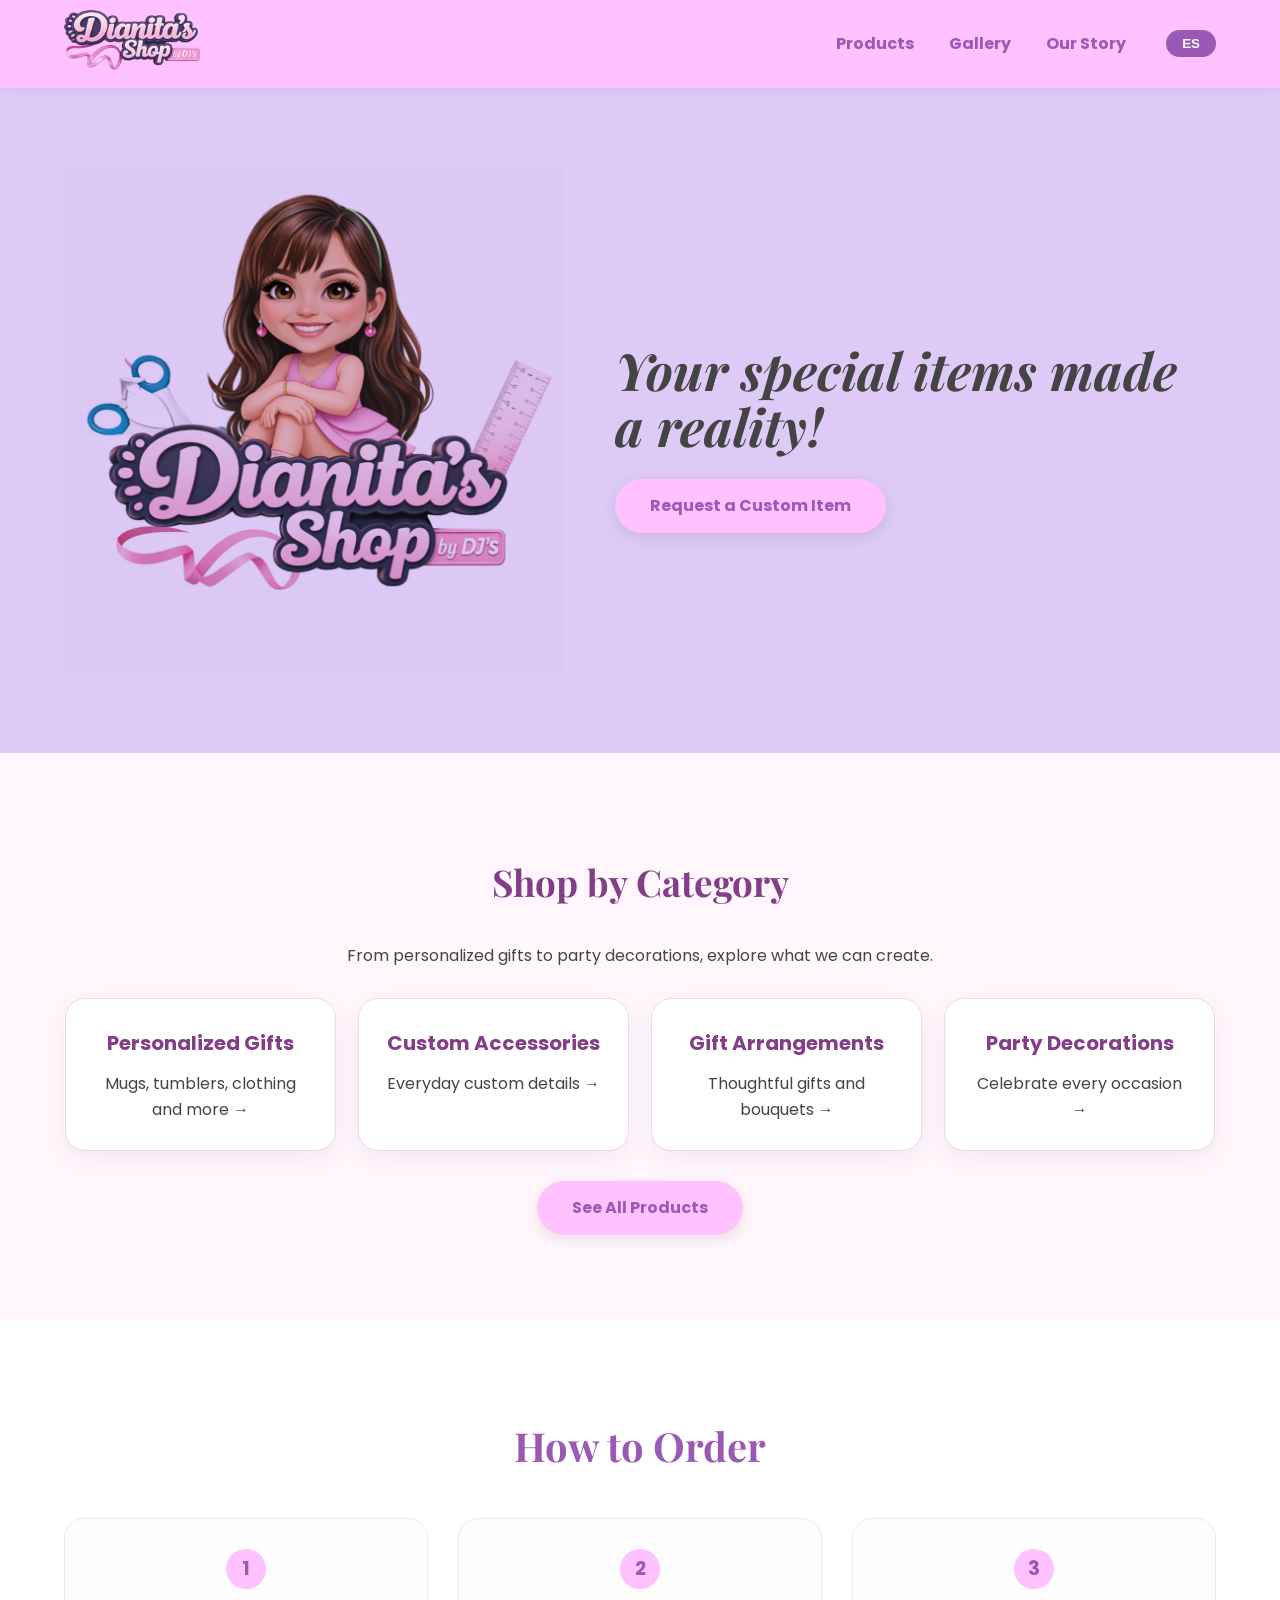
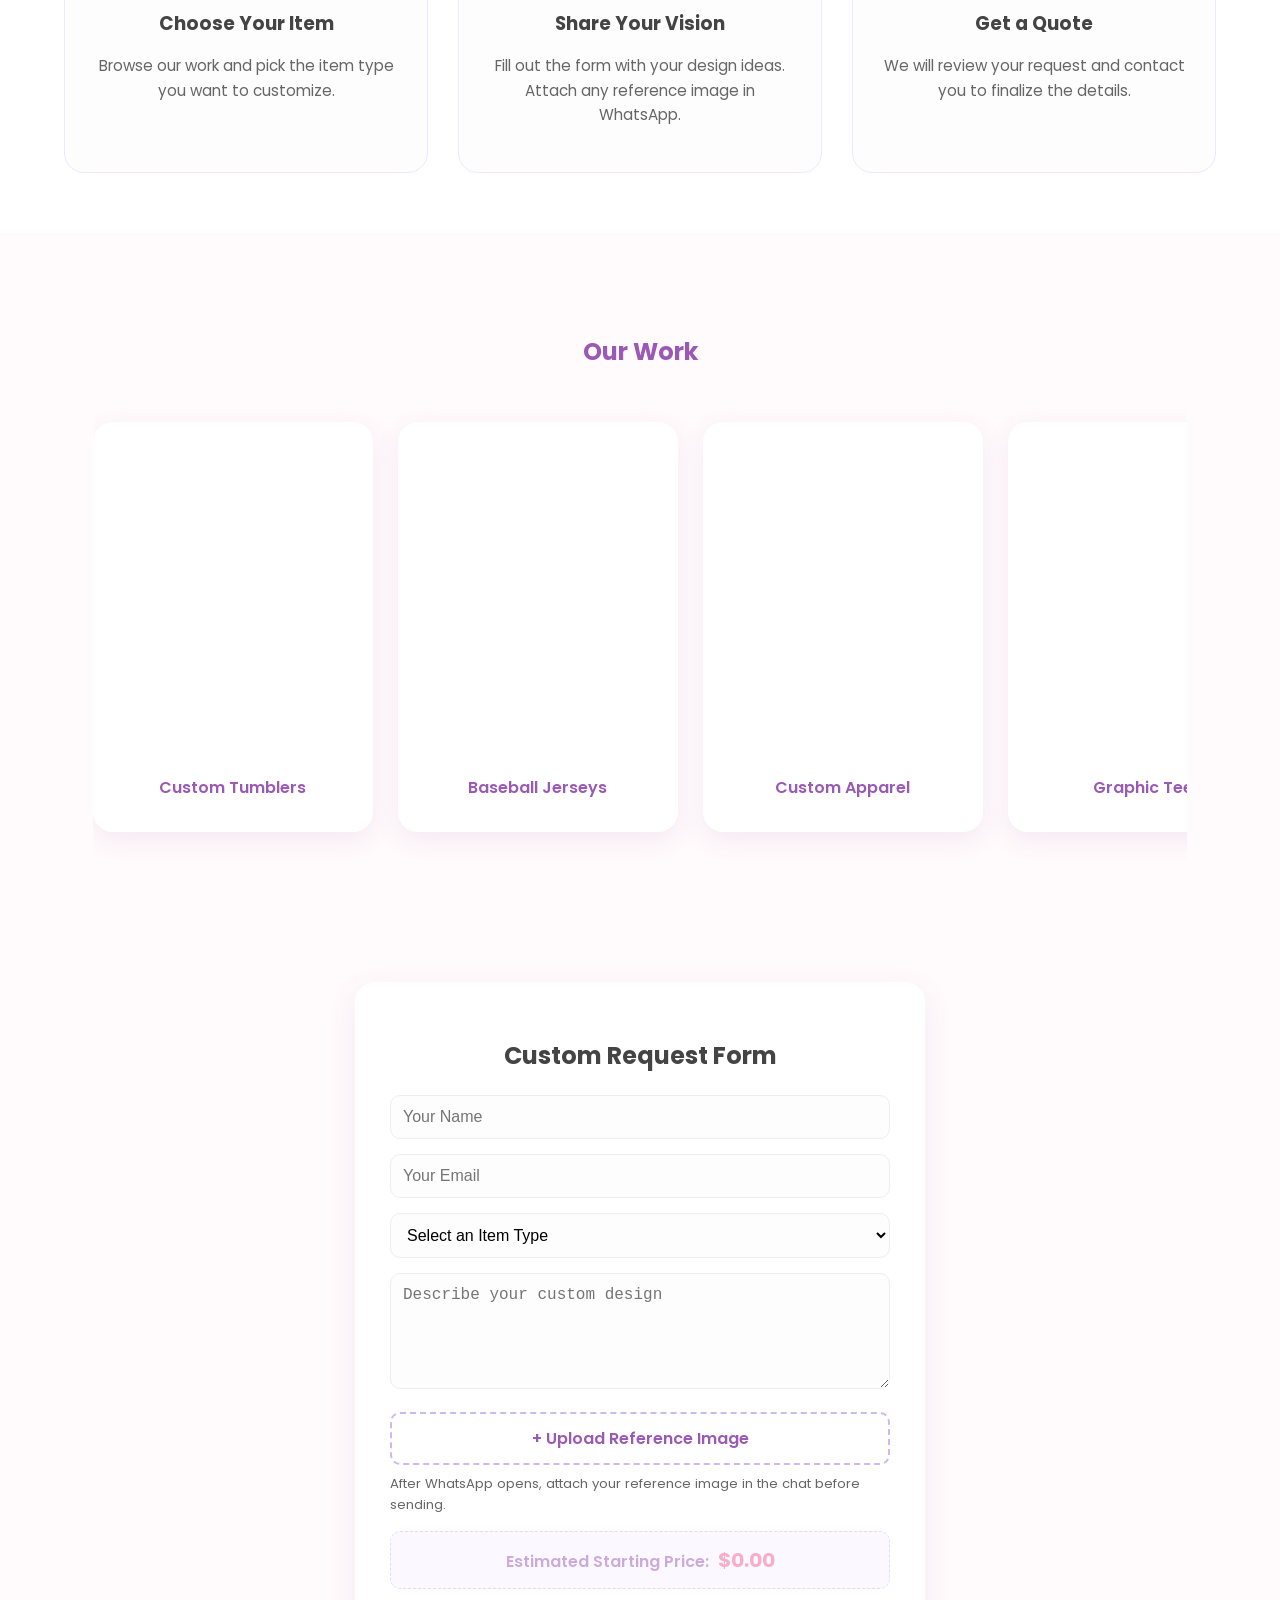
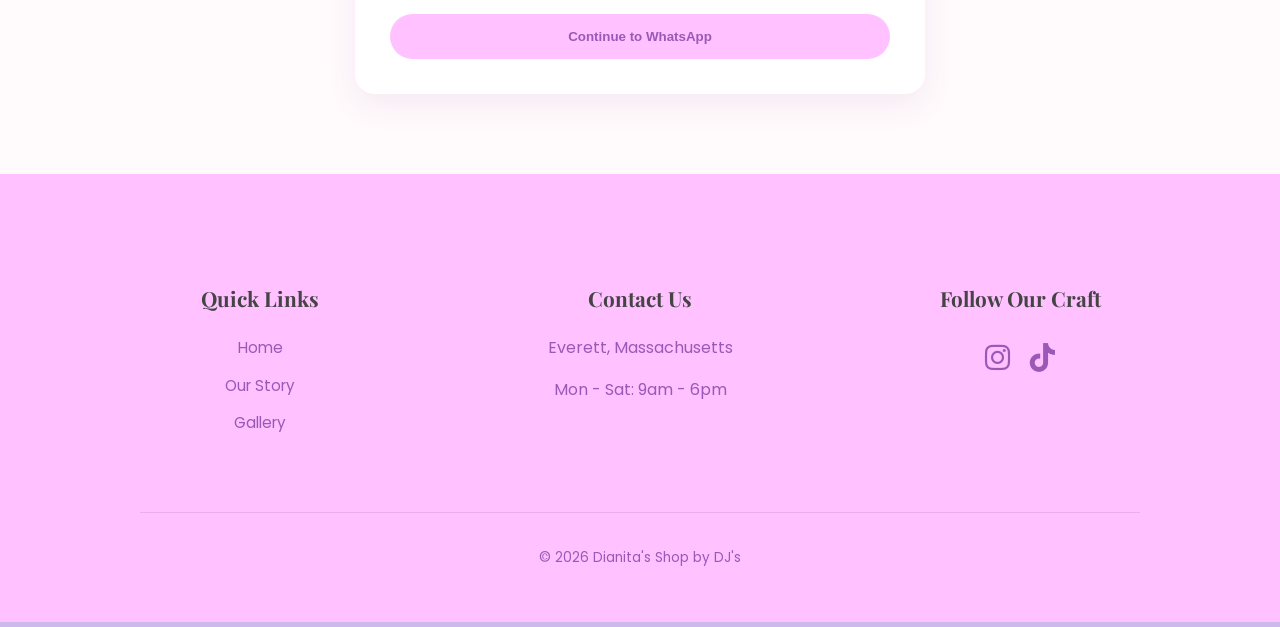
==== index.html @ e5a451f0 "Load new stylesheet on index.html" ====
<!DOCTYPE html>
<html lang="en">
<head>
    <meta charset="UTF-8">
    <meta name="viewport" content="width=device-width, initial-scale=1.0">
    <title>Dianita's Shop by DJ's | Custom Creations</title>
    
    <link rel="stylesheet" href="site-v2.css">
    <link href="https://fonts.googleapis.com/css2?family=Playfair+Display:ital,wght@1,700&family=Poppins:wght@400;600&display=swap" rel="stylesheet">
    <link rel="stylesheet" href="https://cdnjs.cloudflare.com/ajax/libs/font-awesome/6.0.0/css/all.min.css">
</head>
<body>

    <nav>
        <div class="nav-container">
            <a href="index.html">
                <img src="logo.png" alt="Dianita's Shop Logo" class="nav-logo">
            </a>
        </div>
        <div class="nav-menu">
            <ul>
                <li class="nav-current"><a href="index.html" class="translate" data-en="Home" data-es="Inicio" aria-current="page">Home</a></li>
                <li><a href="products.html" class="translate" data-en="Products" data-es="Productos">Products</a></li>
                <li><a href="gallery.html" class="translate" data-en="Gallery" data-es="Galería">Gallery</a></li>
                <li><a href="story.html" class="translate" data-en="Our Story" data-es="Nuestra Historia">Our Story</a></li>
            </ul>
            <button id="lang-toggle" class="lang-btn">ES</button>
        </div>
    </nav>

    <header class="hero">
        <div class="hero-content">
            <img src="banner.png" alt="Dianita's Shop Banner" class="hero-banner">
            <div class="hero-text-box">
                <h1 class="translate main-title" data-en="Your special items made a reality!" data-es="¡Tus artículos especiales hechos realidad!">Your special items made a reality!</h1>
                <a href="#order" class="btn translate" data-en="Request a Custom Item" data-es="Solicitar un artículo">Request a Custom Item</a>
            </div>
        </div>
    </header>

    <section class="home-categories" aria-labelledby="categories-title"><h2 id="categories-title" class="translate" data-en="Shop by Category" data-es="Compra por Categoría">Shop by Category</h2><p class="translate" data-en="From personalized gifts to party decorations, explore what we can create." data-es="Desde regalos personalizados hasta decoraciones para fiestas, descubre lo que podemos crear.">From personalized gifts to party decorations, explore what we can create.</p><div class="category-grid"><a class="category-card" href="personalized-gifts.html"><h3 class="translate" data-en="Personalized Gifts" data-es="Regalos Personalizados">Personalized Gifts</h3><span class="translate" data-en="Mugs, tumblers, clothing and more →" data-es="Tazas, vasos, ropa y más →">Mugs, tumblers, clothing and more →</span></a><a class="category-card" href="accessories.html"><h3 class="translate" data-en="Custom Accessories" data-es="Accesorios Personalizados">Custom Accessories</h3><span class="translate" data-en="Everyday custom details →" data-es="Detalles únicos para cada día →">Everyday custom details →</span></a><a class="category-card" href="gift-arrangements.html"><h3 class="translate" data-en="Gift Arrangements" data-es="Arreglos de Regalo">Gift Arrangements</h3><span class="translate" data-en="Thoughtful gifts and bouquets →" data-es="Regalos y ramos especiales →">Thoughtful gifts and bouquets →</span></a><a class="category-card" href="party-decorations.html"><h3 class="translate" data-en="Party Decorations" data-es="Decoraciones para Fiestas">Party Decorations</h3><span class="translate" data-en="Celebrate every occasion →" data-es="Celebra cada ocasión →">Celebrate every occasion →</span></a></div><p><a class="btn translate" href="products.html" data-en="See All Products" data-es="Ver Todos los Productos">See All Products</a></p></section>
<section id="how-it-works">
        <h2 class="translate" data-en="How to Order" data-es="Cómo Hacer un Pedido">How to Order</h2>
        <div class="steps-grid">
            <div class="step-card">
                <div class="step-num">1</div>
                <h3 class="translate" data-en="Choose Your Item" data-es="Elige tu Artículo">Choose Your Item</h3>
                <p class="translate" data-en="Browse our work and pick the item type you want to customize." data-es="Mira nuestro trabajo y elige el tipo de artículo que quieres personalizar.">Browse our work and pick the item type you want to customize.</p>
            </div>
            <div class="step-card">
                <div class="step-num">2</div>
                <h3 class="translate" data-en="Share Your Vision" data-es="Comparte tu Visión">Share Your Vision</h3>
                <p class="translate" data-en="Fill out the form with your design ideas. Attach any reference image in WhatsApp." data-es="Llena el formulario con tus ideas. Adjunta la imagen de referencia en WhatsApp.">Fill out the form with your design ideas and upload a reference image.</p>
            </div>
            <div class="step-card">
                <div class="step-num">3</div>
                <h3 class="translate" data-en="Get a Quote" data-es="Recibe una Cotización">Get a Quote</h3>
                <p class="translate" data-en="We will review your request and contact you to finalize the details." data-es="Revisaremos tu solicitud y te contactaremos para finalizar los detalles.">We will review your request and contact you to finalize the details.</p>
            </div>
        </div>
    </section>

    <section id="projects">
        <h2 class="translate" data-en="Our Work" data-es="Nuestro Trabajo">Our Work</h2>
        <div class="carousel-container">
            <div class="carousel-track">
                <div class="product-card"><video autoplay loop muted playsinline class="product-media"><source src="carousel-vid1.mp4" type="video/mp4"></video><p class="translate" data-en="Custom Tumblers" data-es="Vasos Térmicos">Custom Tumblers</p></div>
                <div class="product-card"><video autoplay loop muted playsinline class="product-media"><source src="carousel-vid2.mp4" type="video/mp4"></video><p class="translate" data-en="Baseball Jerseys" data-es="Jerseys de Béisbol">Baseball Jerseys</p></div>
                <div class="product-card"><video autoplay loop muted playsinline class="product-media"><source src="carousel-vid3.mp4" type="video/mp4"></video><p class="translate" data-en="Custom Apparel" data-es="Ropa Personalizada">Custom Apparel</p></div>
                <div class="product-card"><video autoplay loop muted playsinline class="product-media"><source src="carousel-vid4.mp4" type="video/mp4"></video><p class="translate" data-en="Graphic Tees" data-es="Camisetas Gráficas">Graphic Tees</p></div>
                <div class="product-card"><video autoplay loop muted playsinline class="product-media"><source src="carousel-vid5.mp4" type="video/mp4"></video><p class="translate" data-en="Frosted Glassware" data-es="Cristalería Esmerilada">Frosted Glassware</p></div>
                <div class="product-card"><video autoplay loop muted playsinline class="product-media"><source src="carousel-vid6.mp4" type="video/mp4"></video><p class="translate" data-en="Custom Polos" data-es="Polos Personalizados">Custom Polos</p></div>
                <div class="product-card"><video autoplay loop muted playsinline class="product-media"><source src="carousel-vid7.mp4" type="video/mp4"></video><p class="translate" data-en="Birthday Specials" data-es="Especiales de Cumpleaños">Birthday Specials</p></div>
                <div class="product-card"><img src="carousel-pic.jpeg" alt="Custom Basket" class="product-media"><p class="translate" data-en="Custom Gift Baskets" data-es="Canastas de Regalo">Custom Gift Baskets</p></div>
            </div>
        </div>
    </section>

    <div class="form-wrapper">
        <section id="order">
            <h2 class="translate" data-en="Custom Request Form" data-es="Formulario de Pedido">Custom Request Form</h2>
            <form id="secureOrderForm">
                <label for="nameInput" class="sr-only">Your name</label>
                <input type="text" id="nameInput" name="name" placeholder="Your Name" required maxlength="50" autocomplete="name">
                <label for="emailInput" class="sr-only">Your email</label>
                <input type="email" id="emailInput" name="email" placeholder="Your Email" required autocomplete="email">
                <select id="itemSelect" required>
                    <option value="" class="translate" data-en="Select an Item Type" data-es="Selecciona un tipo de artículo">Select an Item Type</option>
                    <option value="mug">Custom Mug</option>
                    <option value="tops">Tops (Shirts/Jerseys)</option>
                    <option value="tumbler">Tumbler</option>
                    <option value="headwear">Headwear (Bows/Hats)</option>
                    <option value="accessories" class="translate" data-en="Custom Accessories" data-es="Accesorios Personalizados">Custom Accessories</option><option value="arrangements" class="translate" data-en="Gift Arrangements" data-es="Arreglos de Regalo">Gift Arrangements</option><option value="party" class="translate" data-en="Party Decorations" data-es="Decoraciones para Fiestas">Party Decorations</option><option value="other" class="translate" data-en="Other / Sign" data-es="Otro / Letrero">Other / Sign</option>
                </select>
                <label for="descInput" class="sr-only">Describe your custom design</label>
                <textarea id="descInput" name="description" placeholder="Describe your custom design" rows="5" maxlength="1000"></textarea>

                <label for="fileInput" class="custom-file-label">
                    <span class="translate" data-en="+ Upload Reference Image" data-es="+ Subir Imagen de Referencia">+ Upload Reference Image</span>
                </label>
                <input type="file" id="fileInput" accept="image/*" style="display: none;">
                <div id="file-name-display" class="file-name" aria-live="polite"></div>
                <p class="form-note translate" data-en="After WhatsApp opens, attach your reference image in the chat before sending." data-es="Cuando se abra WhatsApp, adjunta tu imagen de referencia en el chat antes de enviar.">After WhatsApp opens, attach your reference image in the chat before sending.</p>

                <div class="price-display">
                    <span class="translate" data-en="Estimated Starting Price: " data-es="Precio Inicial Estimado: ">Estimated Starting Price: </span>
                    <span id="price-amount">$0.00</span>
                </div>

                <div id="form-status" class="status-msg" role="status" aria-live="polite"></div>
                <button type="submit" class="btn-submit translate" data-en="Continue to WhatsApp" data-es="Continuar a WhatsApp">Continue to WhatsApp</button>
            </form>
        </section>
    </div>

    <footer>
        <div class="footer-container">
            <div class="footer-col">
                <h4 class="translate" data-en="Quick Links" data-es="Enlaces Rápidos">Quick Links</h4>
                <ul>
                    <li><a href="index.html" class="translate" data-en="Home" data-es="Inicio">Home</a></li>
                    <li><a href="story.html" class="translate" data-en="Our Story" data-es="Nuestra Historia">Our Story</a></li>
                    <li><a href="gallery.html" class="translate" data-en="Gallery" data-es="Galería">Gallery</a></li>
                </ul>
            </div>
            <div class="footer-col">
                <h4 class="translate" data-en="Contact Us" data-es="Contáctanos">Contact Us</h4>
                <p>Everett, Massachusetts</p>
                <p class="translate" data-en="Mon - Sat: 9am - 6pm" data-es="Lun - Sáb: 9am - 6pm">Mon - Sat: 9am - 6pm</p>
            </div>
            <div class="footer-col">
                <h4 class="translate" data-en="Follow Our Craft" data-es="Sigue Nuestro Arte">Follow Our Craft</h4>
                <div class="social-links">
                    <a href="https://instagram.com/" target="_blank" rel="noopener"><i class="fab fa-instagram"></i></a>
                    <a href="https://www.tiktok.com/@hermosos_detallitos?_r=1&_t=ZS-96EdJAwPPqp" target="_blank" rel="noopener"><i class="fab fa-tiktok"></i></a>
                </div>
                
            </div>
        </div>
        <div class="footer-bottom">
            <p>&copy; 2026 Dianita's Shop by DJ's</p>
        </div>
    </footer>

    <script type="module" src="order-form.js"></script>
</body>
</html>
---- site-v2.css ----
/* ============================================================
   GENERAL STYLES
   ============================================================ */
body {
    font-family: 'Poppins', sans-serif;
    margin: 0;
    padding: 0;
    color: #444;
    line-height: 1.6;
    background-color: #CDB9EB;
    scroll-behavior: smooth;
    overflow-x: hidden;
}

/* ============================================================
   NAVIGATION
   ============================================================ */
nav {
    display: flex;
    justify-content: space-between;
    align-items: center;
    padding: 10px 5%;
    background-color: #FFC1FF;
    box-shadow: 0 2px 10px rgba(0,0,0,0.05);
    position: sticky;
    top: 0;
    z-index: 1000;
}

.nav-logo { height: 60px; width: auto; transition: 0.3s; }
.nav-logo:hover { transform: scale(1.05); }

.nav-menu { 
    display: flex; 
    align-items: center; 
    gap: 40px; 
}

nav ul { list-style: none; display: flex; margin: 0; padding: 0; }
nav ul li { margin-left: 35px; }
nav a { text-decoration: none; color: #9b59b6; font-weight: bold; transition: 0.3s; }
nav a:hover { color: #f06292; }

.lang-btn {
    background: #9b59b6; color: white; border: none; padding: 6px 16px;
    border-radius: 20px; font-weight: bold; cursor: pointer; transition: 0.3s;
}

/* ============================================================
   HERO SECTION
   ============================================================ */
.hero {
    min-height: 65vh; 
    display: flex;
    justify-content: center;
    align-items: center;
    background-color: #DECAF7;
    padding: 40px 5%;
}

.hero-content {
    display: flex;
    flex-direction: row; 
    align-items: center;
    justify-content: center;
    width: 100%;
    max-width: 1400px;
    gap: 4vw;
}

.hero-banner { flex: 1; width: 100%; max-width: 500px; mix-blend-mode: multiply; }
.hero-text-box { flex: 1.2; text-align: left; }

.main-title {
    font-family: 'Playfair Display', serif;
    font-size: clamp(2rem, 4vw, 3.5rem); 
    font-style: italic;
    font-weight: 700;
    color: #444;
    line-height: 1.1;
    margin-bottom: 25px;
}

/* ============================================================
   PROJECTS / CAROUSEL
   ============================================================ */
#projects { padding: 80px 5%; text-align: center; background-color: #fffafb; }
#projects h2 { color: #9b59b6; margin-bottom: 20px; }

.carousel-container { width: 95%; margin: 0 auto; overflow-x: auto; padding: 30px 0; scrollbar-width: none; }
.carousel-container::-webkit-scrollbar { display: none; }
.carousel-track { display: flex; gap: 25px; }

.product-card {
    min-width: 250px; background: white; border-radius: 20px; padding: 15px;
    box-shadow: 0 8px 25px rgba(155, 89, 182, 0.1); transition: 0.3s;
}

.product-card:hover { transform: translateY(-10px); }
.product-media { width: 100%; height: 300px; object-fit: cover; border-radius: 12px; margin-bottom: 15px; }
.product-card p { font-weight: 600; color: #9b59b6; }

/* ============================================================
   HOW IT WORKS SECTION
   ============================================================ */
#how-it-works {
    padding: 60px 5%;
    background-color: #ffffff;
    text-align: center;
}

#how-it-works h2 {
    color: #9b59b6;
    margin-bottom: 40px;
    font-family: 'Playfair Display', serif;
    font-size: 2.5rem;
}

.steps-grid {
    display: grid;
    grid-template-columns: repeat(auto-fit, minmax(250px, 1fr));
    gap: 30px;
    max-width: 1200px;
    margin: 0 auto;
}

.step-card {
    padding: 30px;
    background: #fdfdfd;
    border-radius: 20px;
    transition: 0.3s;
    border: 1px solid #f0e6ff;
}

.step-card:hover {
    transform: translateY(-5px);
    box-shadow: 0 10px 20px rgba(155, 89, 182, 0.05);
}

.step-num {
    background: #FFC1FF;
    color: #9b59b6;
    width: 40px;
    height: 40px;
    line-height: 40px;
    border-radius: 50%;
    margin: 0 auto 20px;
    font-weight: bold;
    font-size: 1.2rem;
}

.step-card h3 {
    color: #444;
    margin-bottom: 15px;
}

.step-card p {
    font-size: 0.95rem;
    color: #666;
}

/* ============================================================
   ORDER FORM
   ============================================================ */
.form-wrapper { background-color: #fffafb; padding: 40px 20px 80px 20px; }
#order {
    max-width: 500px; margin: 0 auto; padding: 35px; background: #fff;
    border-radius: 20px; box-shadow: 0 10px 30px rgba(155, 89, 182, 0.1); text-align: center;
}

input, select, textarea {
    width: 100%; padding: 12px; margin-bottom: 15px; border: 1px solid #eee;
    border-radius: 10px; font-size: 1rem; box-sizing: border-box; background: #fdfdfd;
}

.price-display {
    background: #f9f4ff; padding: 12px; border-radius: 10px; margin-bottom: 15px;
    border: 1px dashed #CDB9EB; font-weight: 600; color: #9b59b6; opacity: 0.5;
}

#price-amount { color: #f06292; font-weight: bold; font-size: 1.25rem; margin-left: 5px; }

.custom-file-label {
    display: inline-block; padding: 12px; border: 2px dashed #CDB9EB;
    border-radius: 10px; cursor: pointer; width: 100%; box-sizing: border-box;
    color: #9b59b6; font-weight: 600; transition: 0.3s;
}

.file-name { font-size: 0.8rem; color: #f06292; margin-top: 5px; font-style: italic; display: none; }

.status-msg { padding: 12px; border-radius: 10px; margin-bottom: 15px; font-size: 0.9rem; font-weight: 600; display: none; }
.success-msg { background: #e8f5e9; color: #2e7d32; border: 1px solid #a5d6a7; }

/* ============================================================
   PAGES (STORY & GALLERY)
   ============================================================ */
.subpage-hero { padding: 80px 5%; text-align: center; background: #DECAF7; }
.content-section { max-width: 1000px; margin: -50px auto 80px auto; background: white; padding: 50px; border-radius: 30px; box-shadow: 0 15px 50px rgba(0,0,0,0.1); position: relative; z-index: 5; }

.story-flex { display: flex; gap: 40px; align-items: center; flex-wrap: wrap; }
.story-image { flex: 1; min-width: 300px; border-radius: 20px; width: 100%; }
.story-text { flex: 1.5; min-width: 300px; }

.gallery-grid { display: grid; grid-template-columns: repeat(auto-fill, minmax(300px, 1fr)); gap: 25px; padding-top: 30px; }
.gallery-item { border-radius: 15px; overflow: hidden; height: 350px; background: #eee; }
.gallery-item img, .gallery-item video { width: 100%; height: 100%; object-fit: cover; }

/* ============================================================
   BUTTONS & FOOTER (REFINED CENTERING)
   ============================================================ */
.btn, .btn-submit {
    background-color: #FFC1FF; color: #9b59b6; font-weight: bold;
    text-align: center; border-radius: 50px; transition: 0.3s;
    cursor: pointer; border: none; display: inline-block;
}

.btn { padding: 14px 35px; text-decoration: none; box-shadow: 0 4px 15px rgba(0,0,0,0.1); }
.btn-submit { padding: 15px; width: 100%; margin-top: 10px; }
.btn:hover, .btn-submit:hover { background-color: #f06292; color: #fff; transform: translateY(-3px); }

footer { 
    padding: 80px 5% 40px 5%; 
    background: #FFC1FF; 
    color: #9b59b6; 
    display: flex;
    flex-direction: column;
    align-items: center; 
    justify-content: center;
}

.footer-container {
    display: flex;
    flex-wrap: wrap;
    justify-content: center;
    gap: 80px;
    width: 100%;
    max-width: 1200px;
    margin: 0 auto;
}

.footer-col {
    flex: 1;
    min-width: 200px;
    max-width: 300px;
    text-align: center;
}

.footer-col h4 { font-family: 'Playfair Display', serif; margin-bottom: 20px; color: #444; font-size: 1.3rem; }
.footer-col ul { list-style: none; padding: 0; }
.footer-col ul li { margin-bottom: 12px; }
.footer-col a { text-decoration: none; color: #9b59b6; font-size: 0.95rem; transition: 0.3s; }
.footer-col a:hover { color: #f06292; }

.social-links {
    display: flex;
    justify-content: center;
    gap: 20px;
    margin-bottom: 15px;
}

.social-links a { font-size: 1.8rem; color: #9b59b6; transition: 0.3s; text-decoration: none; }
.social-links a:hover { transform: translateY(-3px); color: #f06292; }

.footer-bottom { 
    text-align: center; 
    width: 100%;
    max-width: 1000px;
    margin-top: 60px; 
    padding-top: 20px; 
    border-top: 1px solid rgba(155, 89, 182, 0.2); 
    font-size: 0.85rem; 
}

.security-badge {
    margin-top: 15px; display: inline-flex; align-items: center; gap: 8px;
    padding: 5px 15px; background: rgba(46, 204, 113, 0.1); border: 1px solid #2ecc71;
    border-radius: 5px; color: #27ae60; font-size: 0.75rem; font-weight: bold;
}
.dot { height: 8px; width: 8px; background: #2ecc71; border-radius: 50%; animation: blink 2s infinite; }
@keyframes blink { 0%, 100% { opacity: 1; } 50% { opacity: 0.3; } }

/* ============================================================
   RESPONSIVENESS & EXTRAS
   ============================================================ */
@media (max-width: 900px) {
    .hero-content { flex-direction: column; text-align: center; }
    .hero-banner { max-width: 350px; margin-bottom: 20px; }
    .main-title { font-size: 2.2rem; }
}

.stats-row { display: flex; justify-content: space-between; padding: 20px 0; margin: 20px 0; border-top: 1px solid #eee; border-bottom: 1px solid #eee; }
.stat-item { text-align: center; }
.stat-number { color: #f06292; font-size: 1.8rem; margin: 0; }
.stat-item p { font-size: 0.8rem; font-weight: bold; color: #9b59b6; margin: 0; }

/* Accessible labels and WhatsApp order guidance */
.sr-only {
    position: absolute;
    width: 1px;
    height: 1px;
    padding: 0;
    margin: -1px;
    overflow: hidden;
    clip: rect(0, 0, 0, 0);
    white-space: nowrap;
    border: 0;
}

.form-note {
    margin: 8px 0 16px;
    color: #666;
    font-size: 0.82rem;
    text-align: left;
}

.error-msg {
    background: #fff1f0;
    color: #a12622;
    border: 1px solid #f2b8b5;
}

/* Product category pages */
.home-categories {padding:70px 5%;text-align:center;background:#fff7fc}
.home-categories h2 {font-family:'Playfair Display',serif;color:#843e89;font-size:2.3rem}
.category-grid,.catalog-grid {display:grid;grid-template-columns:repeat(auto-fit,minmax(min(100%,250px),1fr));gap:22px;margin:30px auto;max-width:1150px}
.category-card,.catalog-product {display:block;text-decoration:none;color:#444;background:#fff;border:1px solid #f1d6ec;border-radius:20px;padding:28px;box-shadow:0 8px 24px rgba(125,50,120,.08)}
.category-card:hover,.catalog-product:hover {transform:translateY(-3px);box-shadow:0 12px 26px rgba(125,50,120,.15)}
.category-card h2,.category-card h3,.catalog-product h2 {color:#843e89;margin:0 0 12px;font-size:1.25rem}
.category-card p,.catalog-product p {color:#555}
.category-link {color:#b04487;font-weight:600}
.catalog-shell {padding:30px 5% 75px;text-align:center;background:#fff7fc}
.catalog-product-icon {font-size:1.6rem;color:#d85a9d}
.catalog-cta {display:inline-block;margin-top:12px;padding:10px 16px;background:#a24494;color:white;border-radius:25px;text-decoration:none;font-weight:600}
.catalog-cta:hover {background:#7d2c74}
.catalog-note {max-width:850px;margin:25px auto;color:#555}
.subpage-hero a {color:#843e89}
@media(max-width:700px){nav {flex-wrap:wrap;gap:10px} .nav-menu {gap:12px;flex-wrap:wrap}nav ul {flex-wrap:wrap;gap:12px}nav ul li {margin-left:0}.content-section {margin:-25px 12px 50px;padding:25px}}

/* The current page is not shown in the navigation. */
nav .nav-current {display:none}
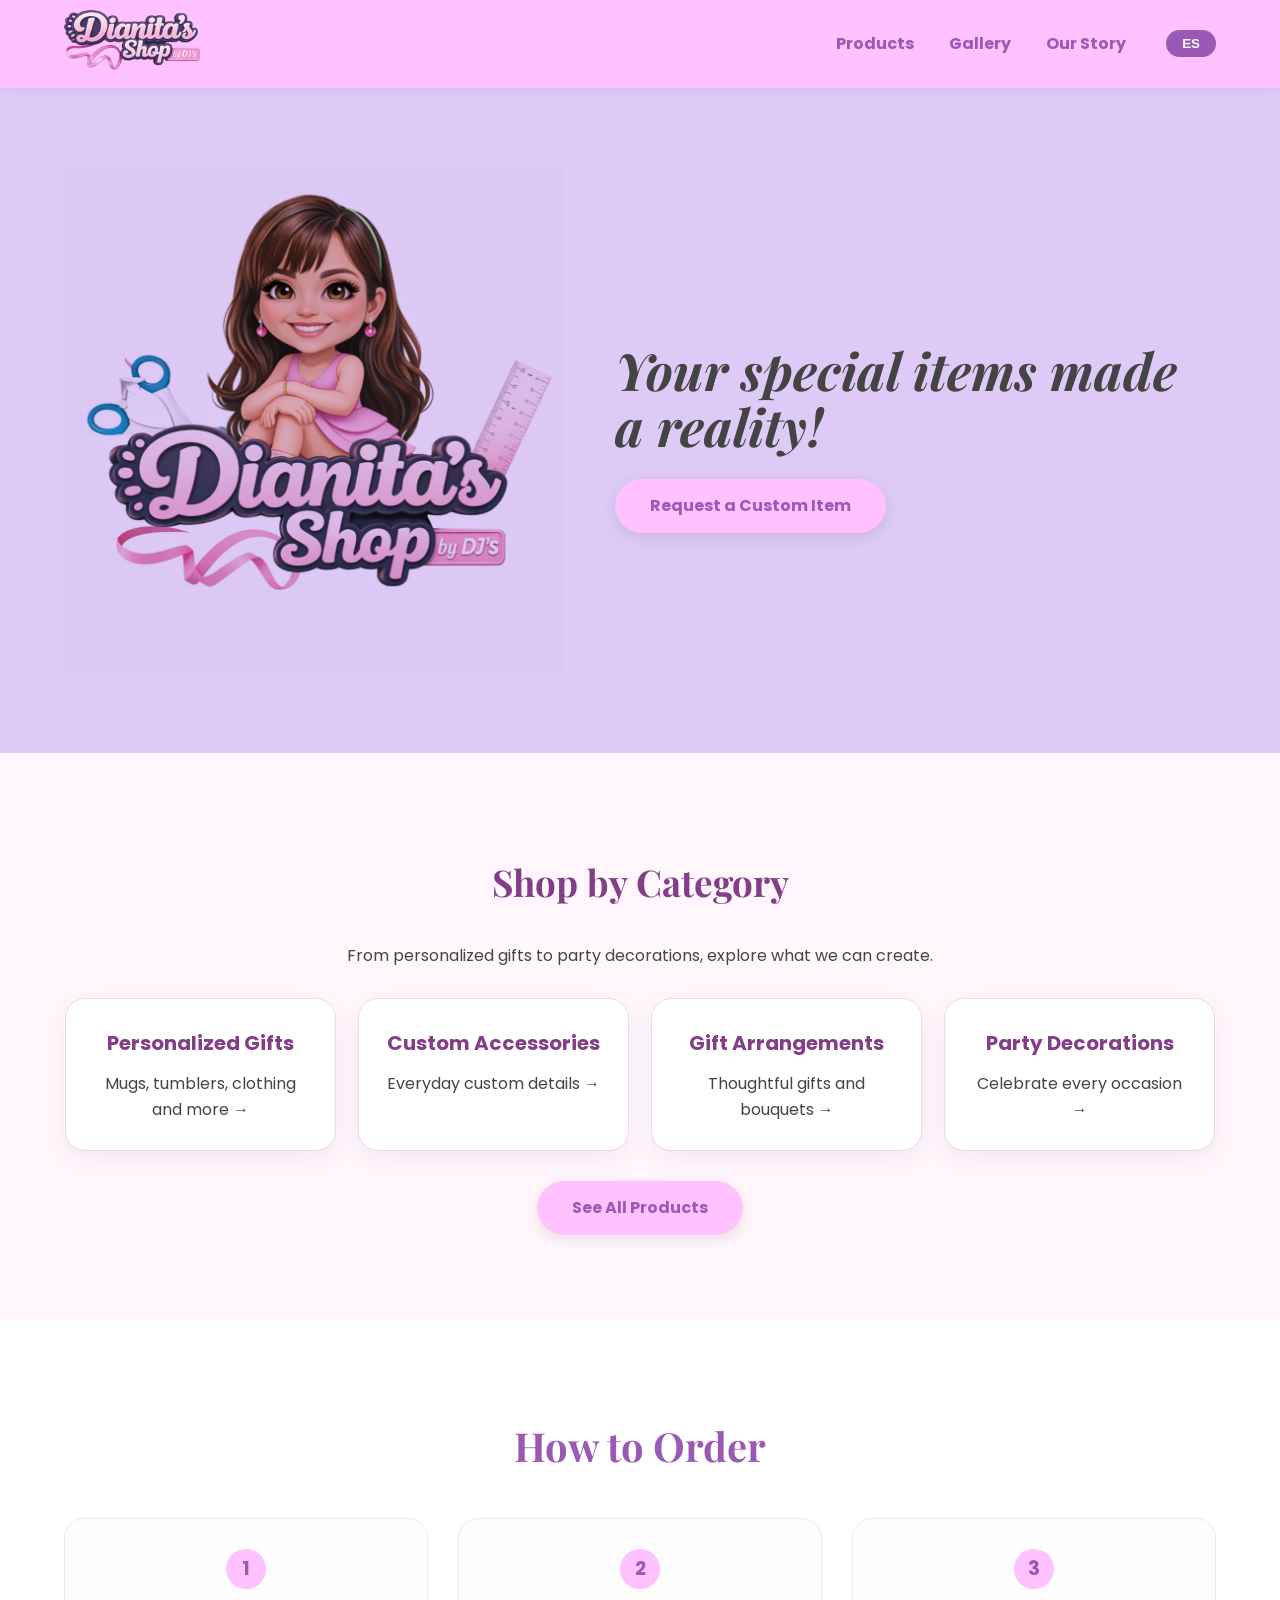
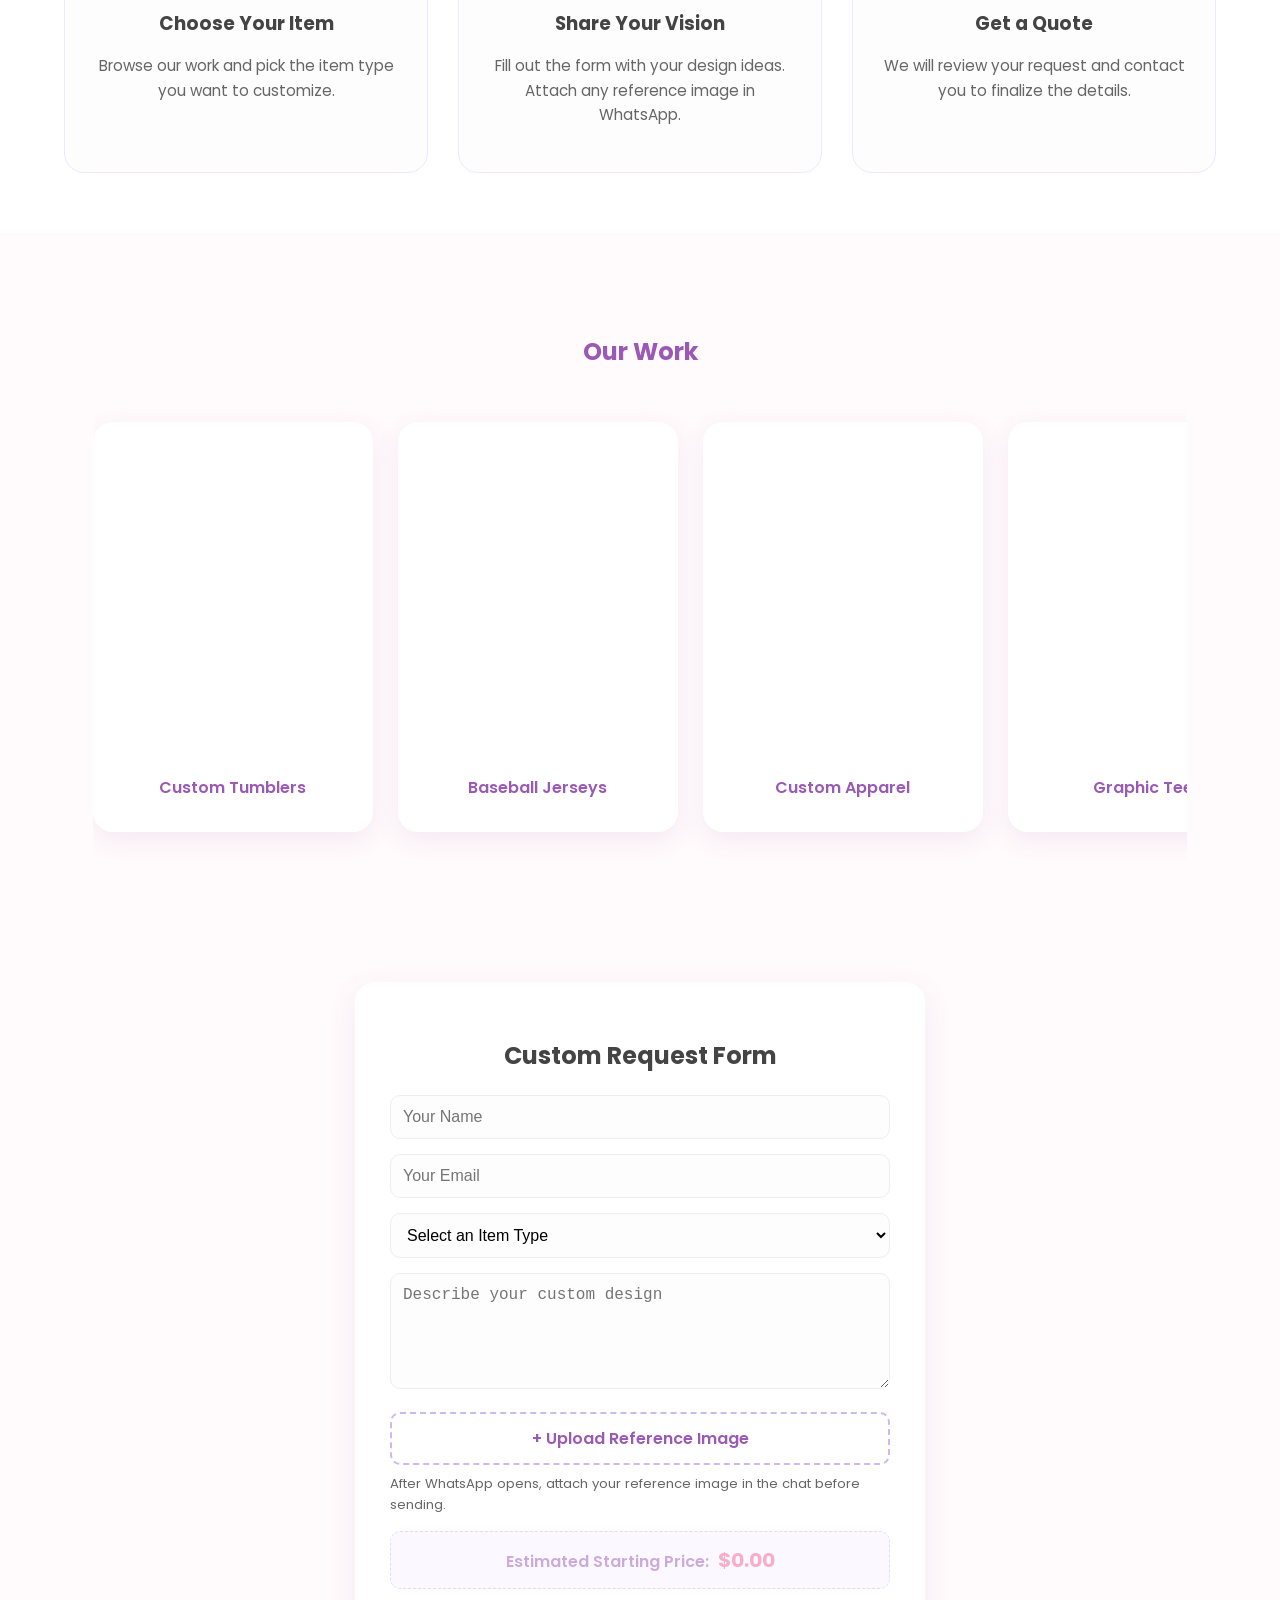
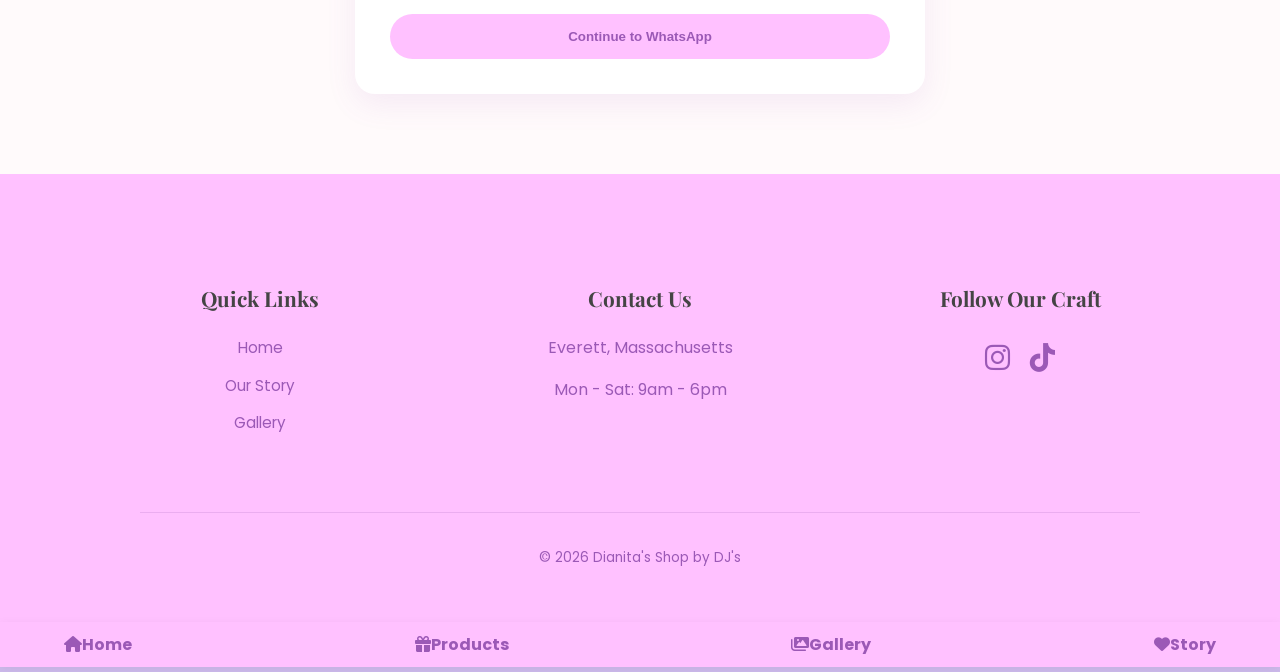
==== commit 90ca34c7: "Add mobile navigation to index.html" ====
--- a/index.html
+++ b/index.html
@@ -38,7 +38,7 @@
         </div>
     </header>
 
-    <section class="home-categories" aria-labelledby="categories-title"><h2 id="categories-title" class="translate" data-en="Shop by Category" data-es="Compra por Categoría">Shop by Category</h2><p class="translate" data-en="From personalized gifts to party decorations, explore what we can create." data-es="Desde regalos personalizados hasta decoraciones para fiestas, descubre lo que podemos crear.">From personalized gifts to party decorations, explore what we can create.</p><div class="category-grid"><a class="category-card" href="personalized-gifts.html"><h3 class="translate" data-en="Personalized Gifts" data-es="Regalos Personalizados">Personalized Gifts</h3><span class="translate" data-en="Mugs, tumblers, clothing and more →" data-es="Tazas, vasos, ropa y más →">Mugs, tumblers, clothing and more →</span></a><a class="category-card" href="accessories.html"><h3 class="translate" data-en="Custom Accessories" data-es="Accesorios Personalizados">Custom Accessories</h3><span class="translate" data-en="Everyday custom details →" data-es="Detalles únicos para cada día →">Everyday custom details →</span></a><a class="category-card" href="gift-arrangements.html"><h3 class="translate" data-en="Gift Arrangements" data-es="Arreglos de Regalo">Gift Arrangements</h3><span class="translate" data-en="Thoughtful gifts and bouquets →" data-es="Regalos y ramos especiales →">Thoughtful gifts and bouquets →</span></a><a class="category-card" href="party-decorations.html"><h3 class="translate" data-en="Party Decorations" data-es="Decoraciones para Fiestas">Party Decorations</h3><span class="translate" data-en="Celebrate every occasion →" data-es="Celebra cada ocasión →">Celebrate every occasion →</span></a></div><p><a class="btn translate" href="products.html" data-en="See All Products" data-es="Ver Todos los Productos">See All Products</a></p></section>
+    <section class="home-categories" aria-labelledby="categories-title"><h2 id="categories-title" class="translate" data-en="Shop by Category" data-es="Compra por Categoría">Shop by Category</h2><p class="translate" data-en="From personalized gifts to party decorations, explore what we can create." data-es="Desde regalos personalizados hasta decoraciones para fiestas, descubre lo que podemos crear.">From personalized gifts to party decorations, explore what we can create.</p><div class="category-grid" aria-label="Swipe to explore product categories"><a class="category-card" href="personalized-gifts.html"><h3 class="translate" data-en="Personalized Gifts" data-es="Regalos Personalizados">Personalized Gifts</h3><span class="translate" data-en="Mugs, tumblers, clothing and more →" data-es="Tazas, vasos, ropa y más →">Mugs, tumblers, clothing and more →</span></a><a class="category-card" href="accessories.html"><h3 class="translate" data-en="Custom Accessories" data-es="Accesorios Personalizados">Custom Accessories</h3><span class="translate" data-en="Everyday custom details →" data-es="Detalles únicos para cada día →">Everyday custom details →</span></a><a class="category-card" href="gift-arrangements.html"><h3 class="translate" data-en="Gift Arrangements" data-es="Arreglos de Regalo">Gift Arrangements</h3><span class="translate" data-en="Thoughtful gifts and bouquets →" data-es="Regalos y ramos especiales →">Thoughtful gifts and bouquets →</span></a><a class="category-card" href="party-decorations.html"><h3 class="translate" data-en="Party Decorations" data-es="Decoraciones para Fiestas">Party Decorations</h3><span class="translate" data-en="Celebrate every occasion →" data-es="Celebra cada ocasión →">Celebrate every occasion →</span></a></div><p><a class="btn translate" href="products.html" data-en="See All Products" data-es="Ver Todos los Productos">See All Products</a></p></section>
 <section id="how-it-works">
         <h2 class="translate" data-en="How to Order" data-es="Cómo Hacer un Pedido">How to Order</h2>
         <div class="steps-grid">
@@ -50,7 +50,7 @@
             <div class="step-card">
                 <div class="step-num">2</div>
                 <h3 class="translate" data-en="Share Your Vision" data-es="Comparte tu Visión">Share Your Vision</h3>
-                <p class="translate" data-en="Fill out the form with your design ideas. Attach any reference image in WhatsApp." data-es="Llena el formulario con tus ideas. Adjunta la imagen de referencia en WhatsApp.">Fill out the form with your design ideas and upload a reference image.</p>
+                <p class="translate" data-en="Fill out the form with your design ideas. Attach any reference image in WhatsApp." data-es="Llena el formulario con tus ideas. Adjunta la imagen de referencia en WhatsApp.">Fill out the form with your design ideas. Attach any reference image in WhatsApp.</p>
             </div>
             <div class="step-card">
                 <div class="step-num">3</div>
@@ -143,5 +143,6 @@
     </footer>
 
     <script type="module" src="order-form.js"></script>
+<nav class="mobile-bottom-nav" aria-label="Mobile navigation"><a href="index.html" aria-current="page"><i class="fa-solid fa-house" aria-hidden="true"></i><span class="translate" data-en="Home" data-es="Inicio">Home</span></a><a href="products.html"><i class="fa-solid fa-gift" aria-hidden="true"></i><span class="translate" data-en="Products" data-es="Productos">Products</span></a><a href="gallery.html"><i class="fa-solid fa-images" aria-hidden="true"></i><span class="translate" data-en="Gallery" data-es="Galería">Gallery</span></a><a href="story.html"><i class="fa-solid fa-heart" aria-hidden="true"></i><span class="translate" data-en="Story" data-es="Historia">Story</span></a></nav>
 </body>
 </html>
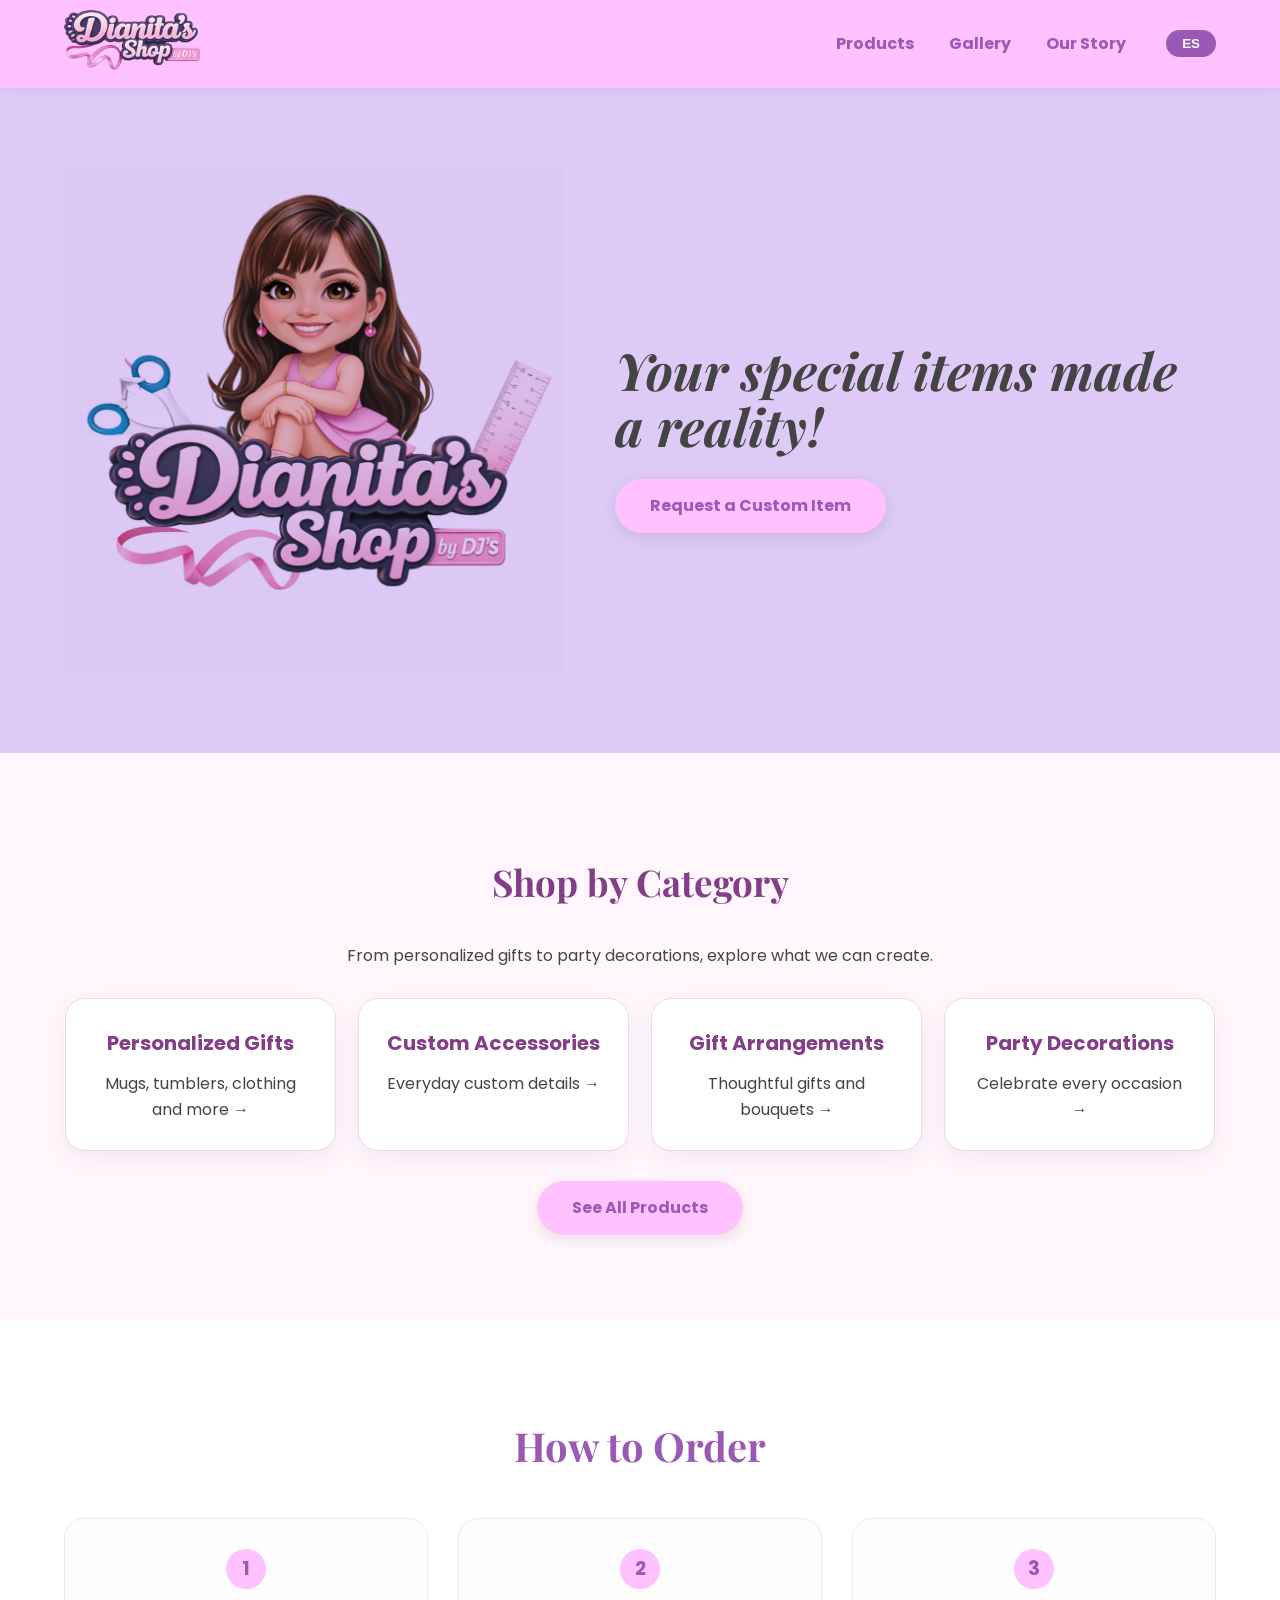
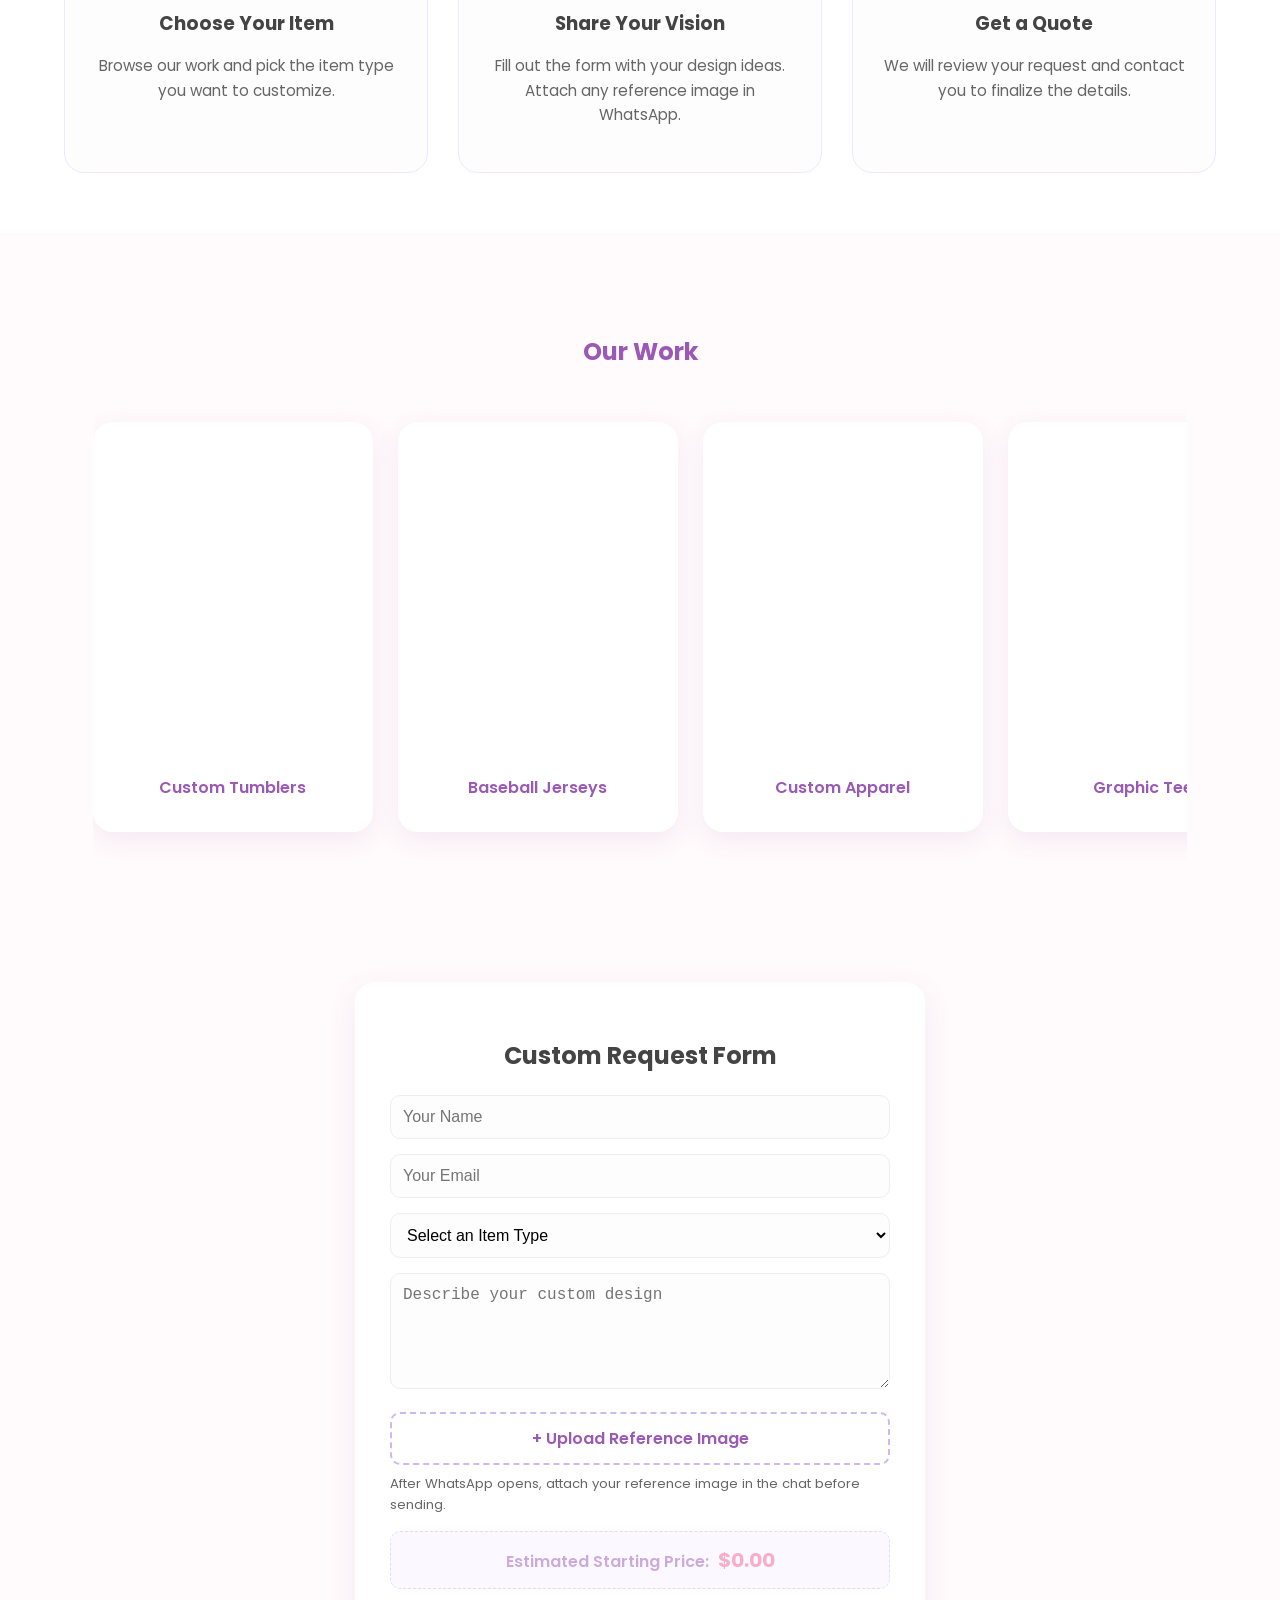
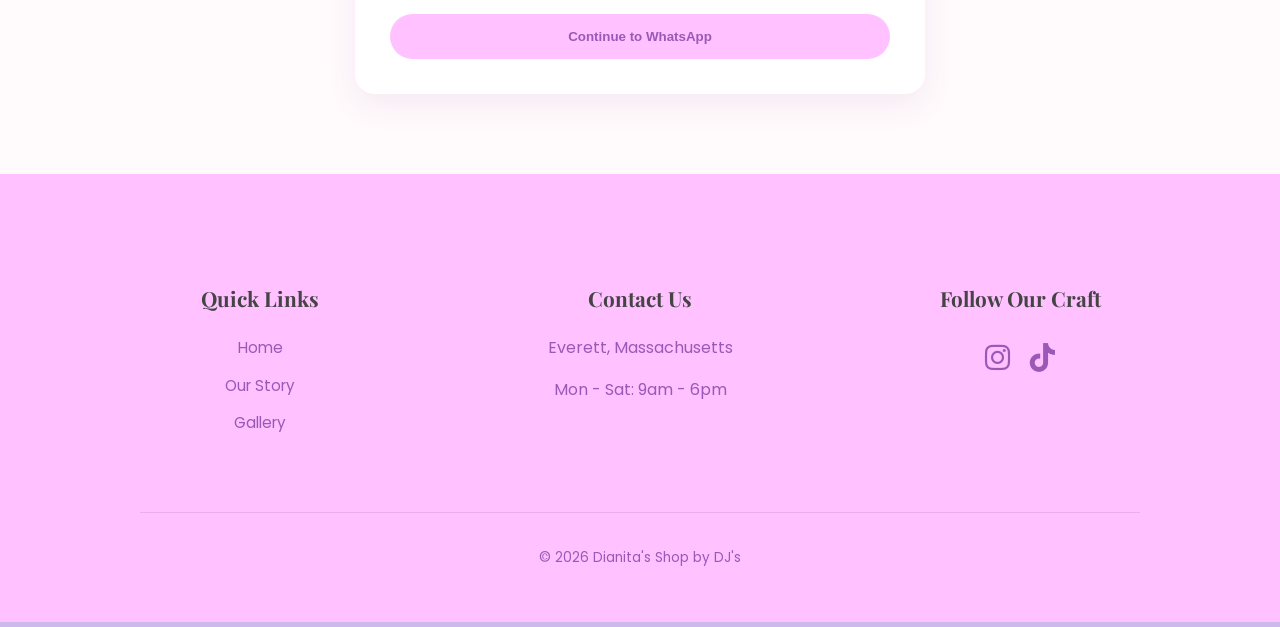
==== commit d455262c: "Translate all order form product choices" ====
--- a/index.html
+++ b/index.html
@@ -86,10 +86,10 @@
                 <input type="email" id="emailInput" name="email" placeholder="Your Email" required autocomplete="email">
                 <select id="itemSelect" required>
                     <option value="" class="translate" data-en="Select an Item Type" data-es="Selecciona un tipo de artículo">Select an Item Type</option>
-                    <option value="mug">Custom Mug</option>
-                    <option value="tops">Tops (Shirts/Jerseys)</option>
-                    <option value="tumbler">Tumbler</option>
-                    <option value="headwear">Headwear (Bows/Hats)</option>
+                    <option value="mug" class="translate" data-en="Custom Mug" data-es="Taza Personalizada">Custom Mug</option>
+                    <option value="tops" class="translate" data-en="Tops (Shirts/Jerseys)" data-es="Camisetas y Jerseys">Tops (Shirts/Jerseys)</option>
+                    <option value="tumbler" class="translate" data-en="Tumbler" data-es="Vaso Térmico">Tumbler</option>
+                    <option value="headwear" class="translate" data-en="Headwear (Bows/Hats)" data-es="Accesorios para la Cabeza (Lazos/Gorras)">Headwear (Bows/Hats)</option>
                     <option value="accessories" class="translate" data-en="Custom Accessories" data-es="Accesorios Personalizados">Custom Accessories</option><option value="arrangements" class="translate" data-en="Gift Arrangements" data-es="Arreglos de Regalo">Gift Arrangements</option><option value="party" class="translate" data-en="Party Decorations" data-es="Decoraciones para Fiestas">Party Decorations</option><option value="other" class="translate" data-en="Other / Sign" data-es="Otro / Letrero">Other / Sign</option>
                 </select>
                 <label for="descInput" class="sr-only">Describe your custom design</label>
--- a/site-v2.css
+++ b/site-v2.css
@@ -338,3 +338,69 @@
 
 /* The current page is not shown in the navigation. */
 nav .nav-current {display:none}
+
+/* Mobile storefront: desktop layout stays the same. */
+.mobile-bottom-nav {display:none}
+@media (max-width: 700px) {
+  html {scroll-padding-top:80px}
+  body {padding-bottom:calc(76px + env(safe-area-inset-bottom));overflow-x:hidden}
+  nav:not(.mobile-bottom-nav) {position:sticky;top:0;z-index:1000;min-height:58px;padding:8px 18px;flex-wrap:nowrap;box-sizing:border-box}
+  nav:not(.mobile-bottom-nav) .nav-logo {height:48px}
+  nav:not(.mobile-bottom-nav) .nav-menu {margin-left:auto}
+  nav:not(.mobile-bottom-nav) .nav-menu ul {display:none}
+  nav:not(.mobile-bottom-nav) .lang-btn {min-height:42px;min-width:54px;font-size:14px}
+  .mobile-bottom-nav {display:grid;grid-template-columns:repeat(4,minmax(0,1fr));position:fixed;top:auto;bottom:0;left:0;right:0;z-index:2000;padding:8px 8px calc(8px + env(safe-area-inset-bottom));background:rgba(255,248,253,.98);border-top:1px solid #eac9e8;box-shadow:0 -8px 28px rgba(91,36,86,.12)}
+  .mobile-bottom-nav a {display:flex;flex-direction:column;align-items:center;justify-content:center;gap:3px;text-decoration:none;color:#78527c;font-size:11px;font-weight:600;min-height:50px;border-radius:14px}
+  .mobile-bottom-nav a i {font-size:19px}
+  .mobile-bottom-nav a[aria-current="page"] {color:#9b287c;background:#f8e4f5}
+  .mobile-bottom-nav a:focus-visible {outline:3px solid #823c86;outline-offset:2px}
+  .hero {min-height:unset;padding:22px 20px 34px;background:linear-gradient(160deg,#fce4fa,#e6d6fa)}
+  .hero-content {gap:8px}
+  .hero-banner {width:min(75%,280px);margin:0 auto;max-width:280px}
+  .hero-text-box {width:100%;text-align:center}
+  .hero .main-title {font-size:clamp(1.9rem,8vw,2.65rem);line-height:1.14;margin:10px auto 22px;max-width:350px}
+  .hero .btn {display:block;max-width:280px;margin:auto;padding:16px 20px}
+  .home-categories {padding:35px 0 36px;text-align:left;overflow:hidden}
+  .home-categories > h2,.home-categories > p {padding:0 20px}
+  .home-categories h2 {font-size:1.8rem;margin:0 0 8px}
+  .home-categories > p {font-size:14px;margin:0}
+  .home-categories .category-grid {display:flex;gap:14px;overflow-x:auto;scroll-snap-type:x mandatory;scroll-padding:20px;overscroll-behavior-x:contain;scrollbar-width:none;padding:20px;margin:0;max-width:none}
+  .home-categories .category-grid::-webkit-scrollbar {display:none}
+  .home-categories .category-card {flex:0 0 min(73vw,280px);min-height:155px;scroll-snap-align:start;box-sizing:border-box;padding:22px;border-radius:24px}
+  .home-categories > p:last-child {text-align:center;margin-top:6px}
+  #how-it-works,#projects {padding:38px 18px}
+  #how-it-works h2 {font-size:1.85rem;margin-bottom:20px}
+  .steps-grid {grid-template-columns:1fr;gap:12px}
+  .step-card {padding:20px;text-align:left}
+  .step-num {display:inline-block;text-align:center;margin:0 0 10px}
+  .carousel-container {width:100%;padding:14px 0}
+  .carousel-track {gap:12px;scroll-snap-type:x mandatory}
+  .product-card {min-width:72vw;max-width:280px;scroll-snap-align:start}
+  .product-media {height:240px}
+  .form-wrapper {padding:28px 14px 45px}
+  #order {padding:22px 16px;border-radius:22px}
+  #order h2 {font-size:1.55rem}
+  input,select,textarea {font-size:16px;min-height:48px}
+  textarea {min-height:120px}
+  .btn-submit,.catalog-cta {min-height:48px}
+  .subpage-hero {padding:46px 20px 36px}
+  .subpage-hero .main-title {font-size:2rem}
+  .catalog-shell {padding:24px 16px 45px}
+  .catalog-shell .category-grid,.catalog-grid {grid-template-columns:1fr;gap:14px;margin:18px auto}
+  .catalog-product,.catalog-shell .category-card {padding:22px;border-radius:22px}
+  .content-section {margin:0 12px 30px;padding:22px 18px;border-radius:22px}
+  .story-image,.story-text {min-width:0}
+  .gallery-grid {grid-template-columns:repeat(2,minmax(0,1fr));gap:10px}
+  .gallery-item {height:220px}
+  footer {padding:35px 18px 32px}
+  .footer-container {gap:20px}
+  .footer-col {min-width:100%;max-width:none}
+  .footer-bottom {margin-top:22px}
+}
+@media (max-width: 380px) {
+  .gallery-grid {grid-template-columns:1fr}
+  .home-categories .category-card {flex-basis:82vw}
+}
+@media (prefers-reduced-motion:reduce) {
+  .home-categories .category-grid {scroll-behavior:auto}
+}
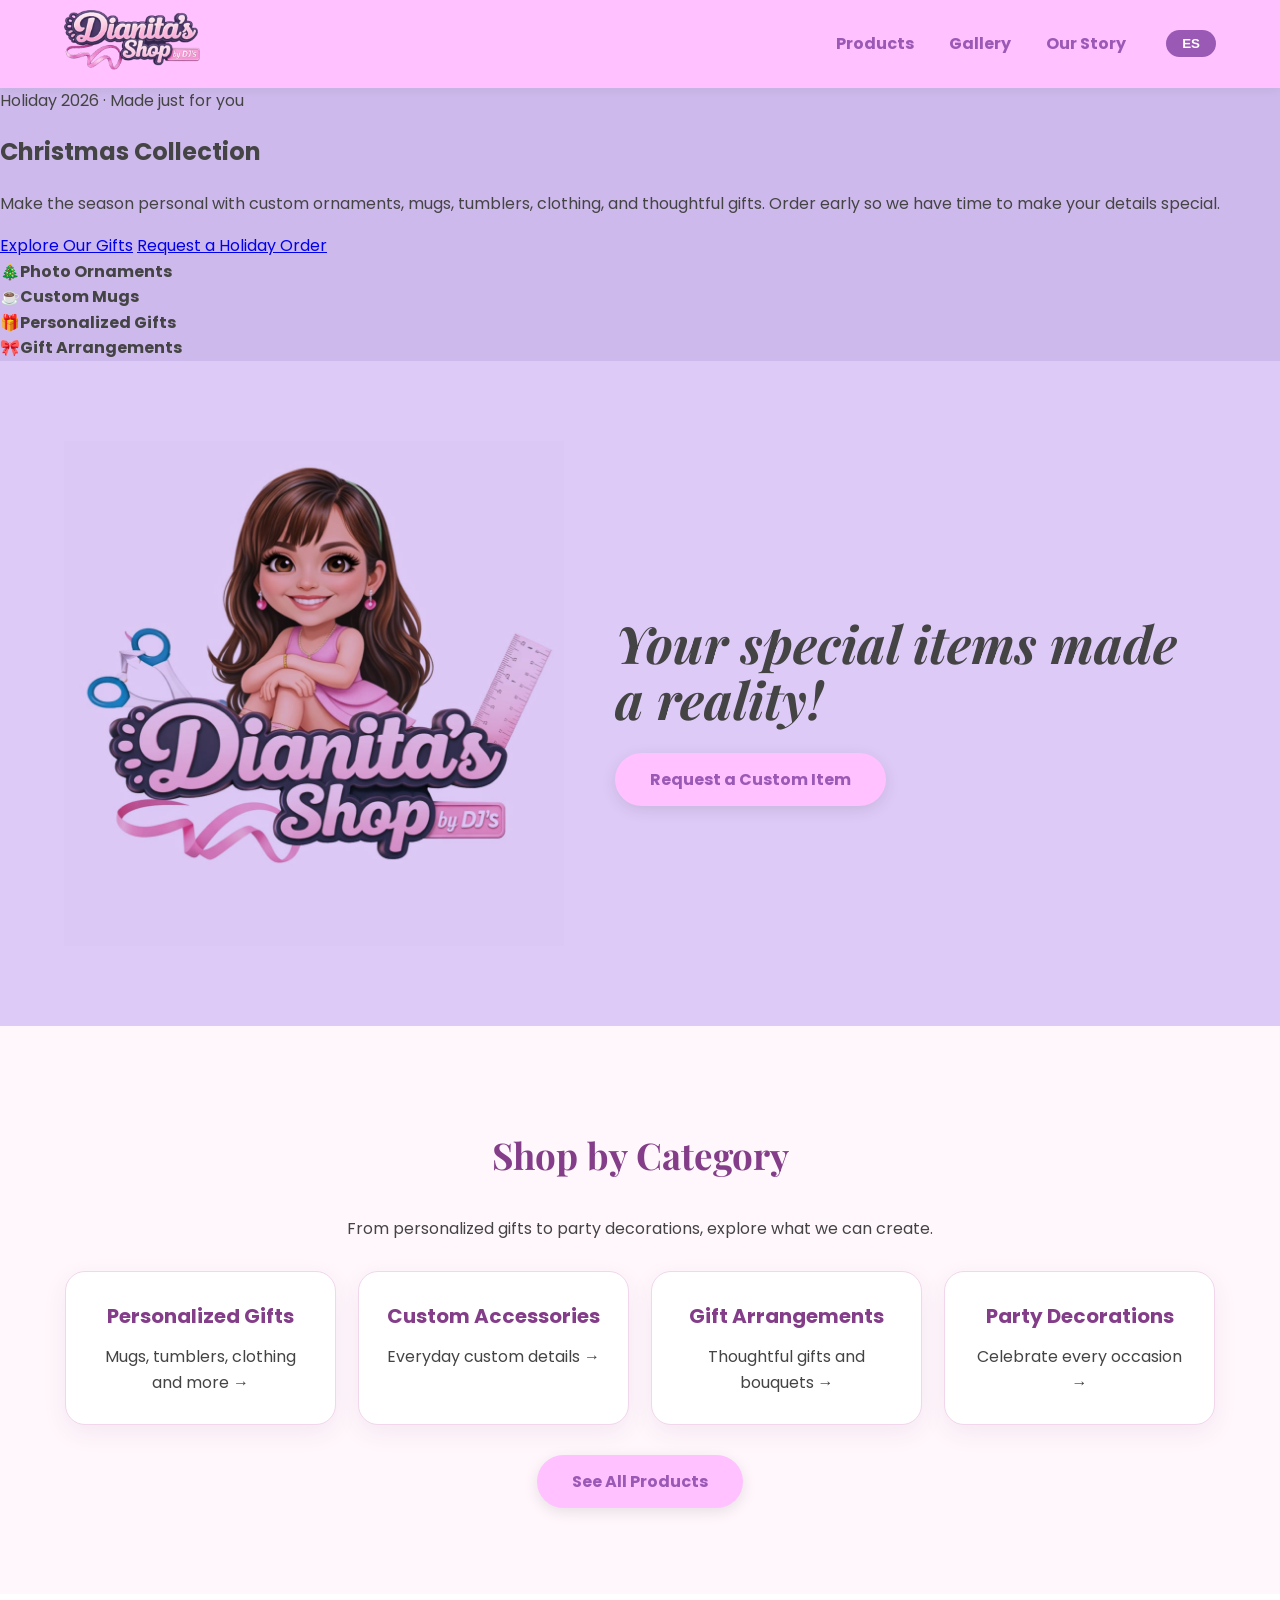
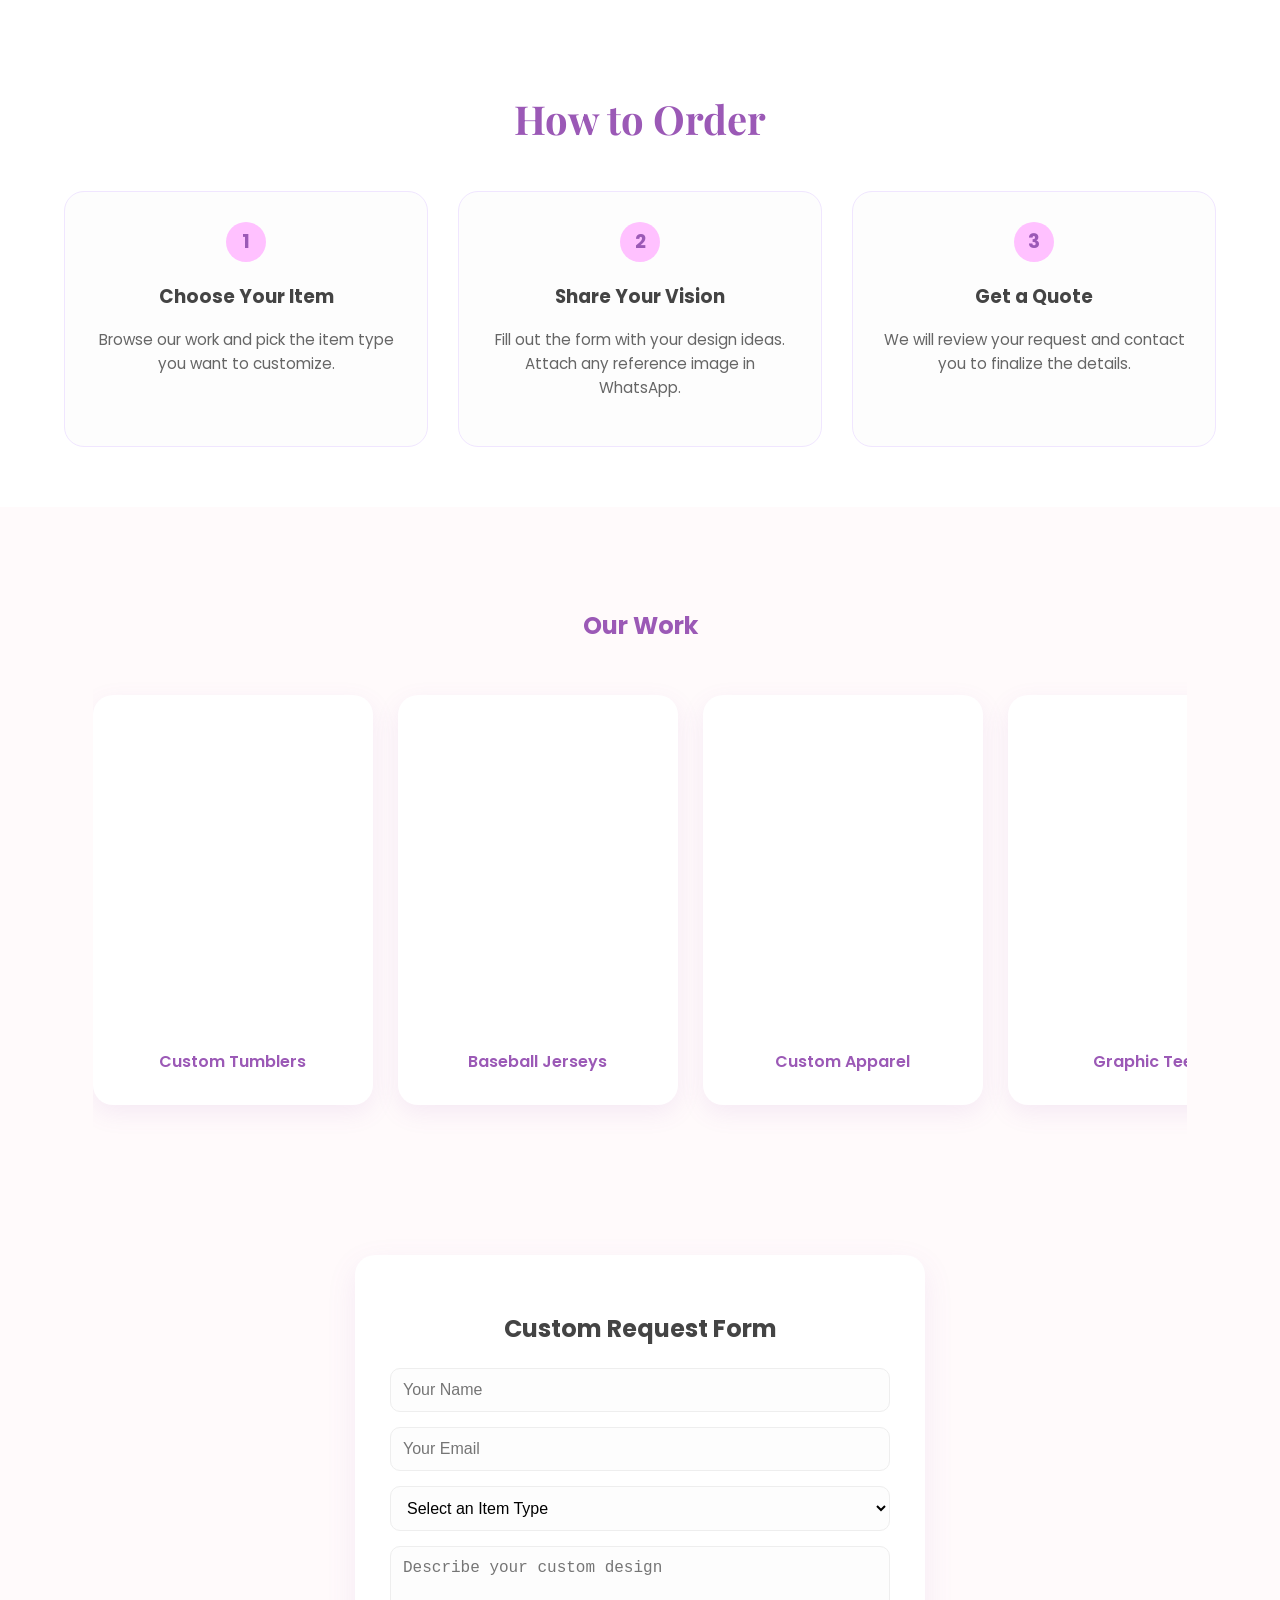
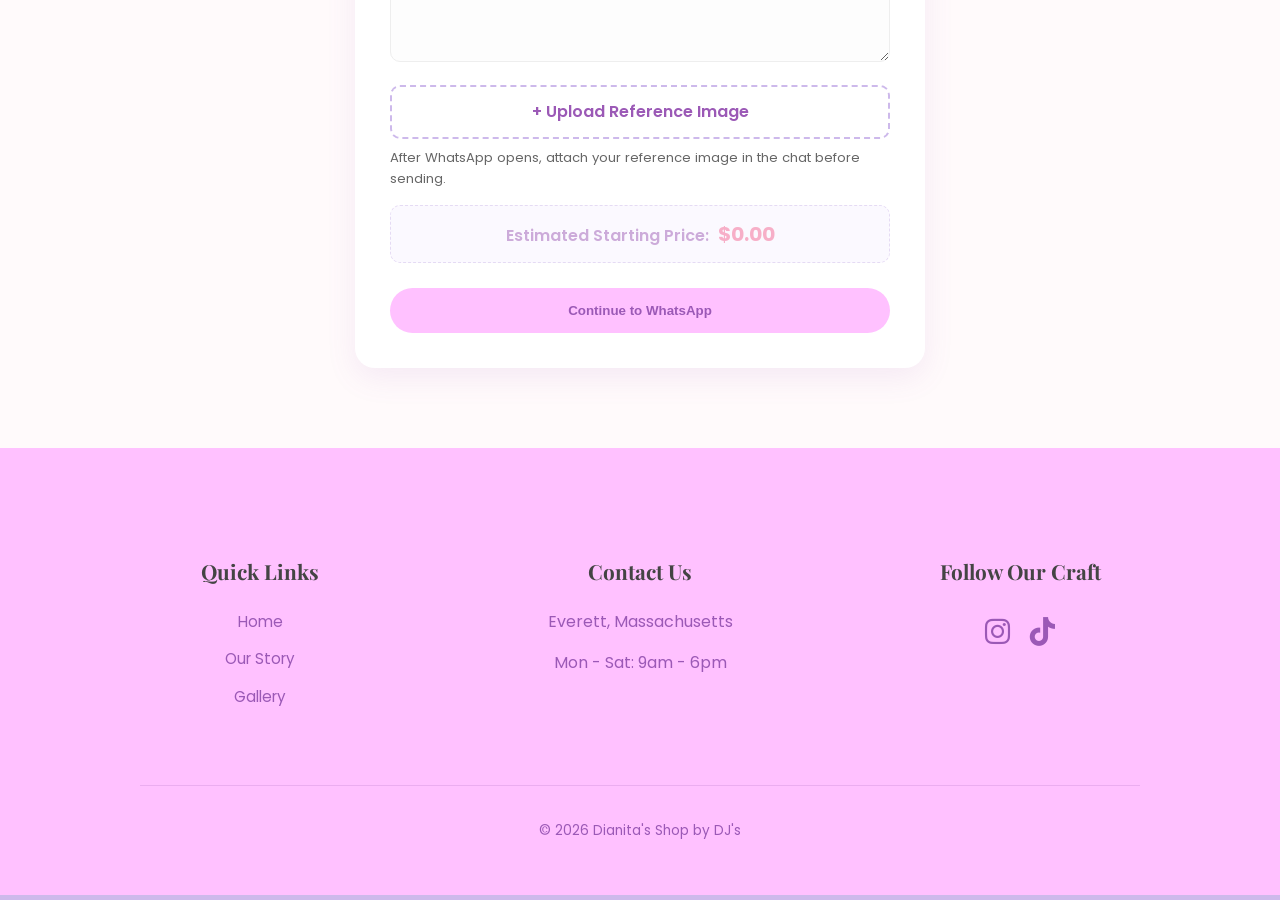
==== commit 9f397dd8: "Feature Christmas collection on homepage" ====
--- a/index.html
+++ b/index.html
@@ -28,6 +28,26 @@
         </div>
     </nav>
 
+    <section class="holiday-feature" aria-labelledby="holiday-title">
+      <div class="holiday-feature-inner">
+        <div class="holiday-intro">
+          <span class="holiday-eyebrow translate" data-en="Holiday 2026 · Made just for you" data-es="Navidad 2026 · Hecho especialmente para ti">Holiday 2026 · Made just for you</span>
+          <h2 id="holiday-title" class="translate" data-en="Christmas Collection" data-es="Colección Navideña">Christmas Collection</h2>
+          <p class="translate" data-en="Make the season personal with custom ornaments, mugs, tumblers, clothing, and thoughtful gifts. Order early so we have time to make your details special." data-es="Haz que esta Navidad sea especial con adornos, tazas, vasos, ropa y regalos personalizados. Haz tu pedido con tiempo para preparar cada detalle con cariño.">Make the season personal with custom ornaments, mugs, tumblers, clothing, and thoughtful gifts. Order early so we have time to make your details special.</p>
+          <div class="holiday-actions">
+            <a href="products.html" class="holiday-button translate" data-en="Explore Our Gifts" data-es="Explora Nuestros Regalos">Explore Our Gifts</a>
+            <a href="#order" class="holiday-button holiday-button-outline translate" data-en="Request a Holiday Order" data-es="Pide un Regalo Navideño">Request a Holiday Order</a>
+          </div>
+        </div>
+        <div class="holiday-highlights" aria-label="Holiday products">
+          <div><span aria-hidden="true">🎄</span><strong class="translate" data-en="Photo Ornaments" data-es="Adornos con Fotos">Photo Ornaments</strong></div>
+          <div><span aria-hidden="true">☕</span><strong class="translate" data-en="Custom Mugs" data-es="Tazas Personalizadas">Custom Mugs</strong></div>
+          <div><span aria-hidden="true">🎁</span><strong class="translate" data-en="Personalized Gifts" data-es="Regalos Personalizados">Personalized Gifts</strong></div>
+          <div><span aria-hidden="true">🎀</span><strong class="translate" data-en="Gift Arrangements" data-es="Arreglos de Regalo">Gift Arrangements</strong></div>
+        </div>
+      </div>
+    </section>
+
     <header class="hero">
         <div class="hero-content">
             <img src="banner.png" alt="Dianita's Shop Banner" class="hero-banner">
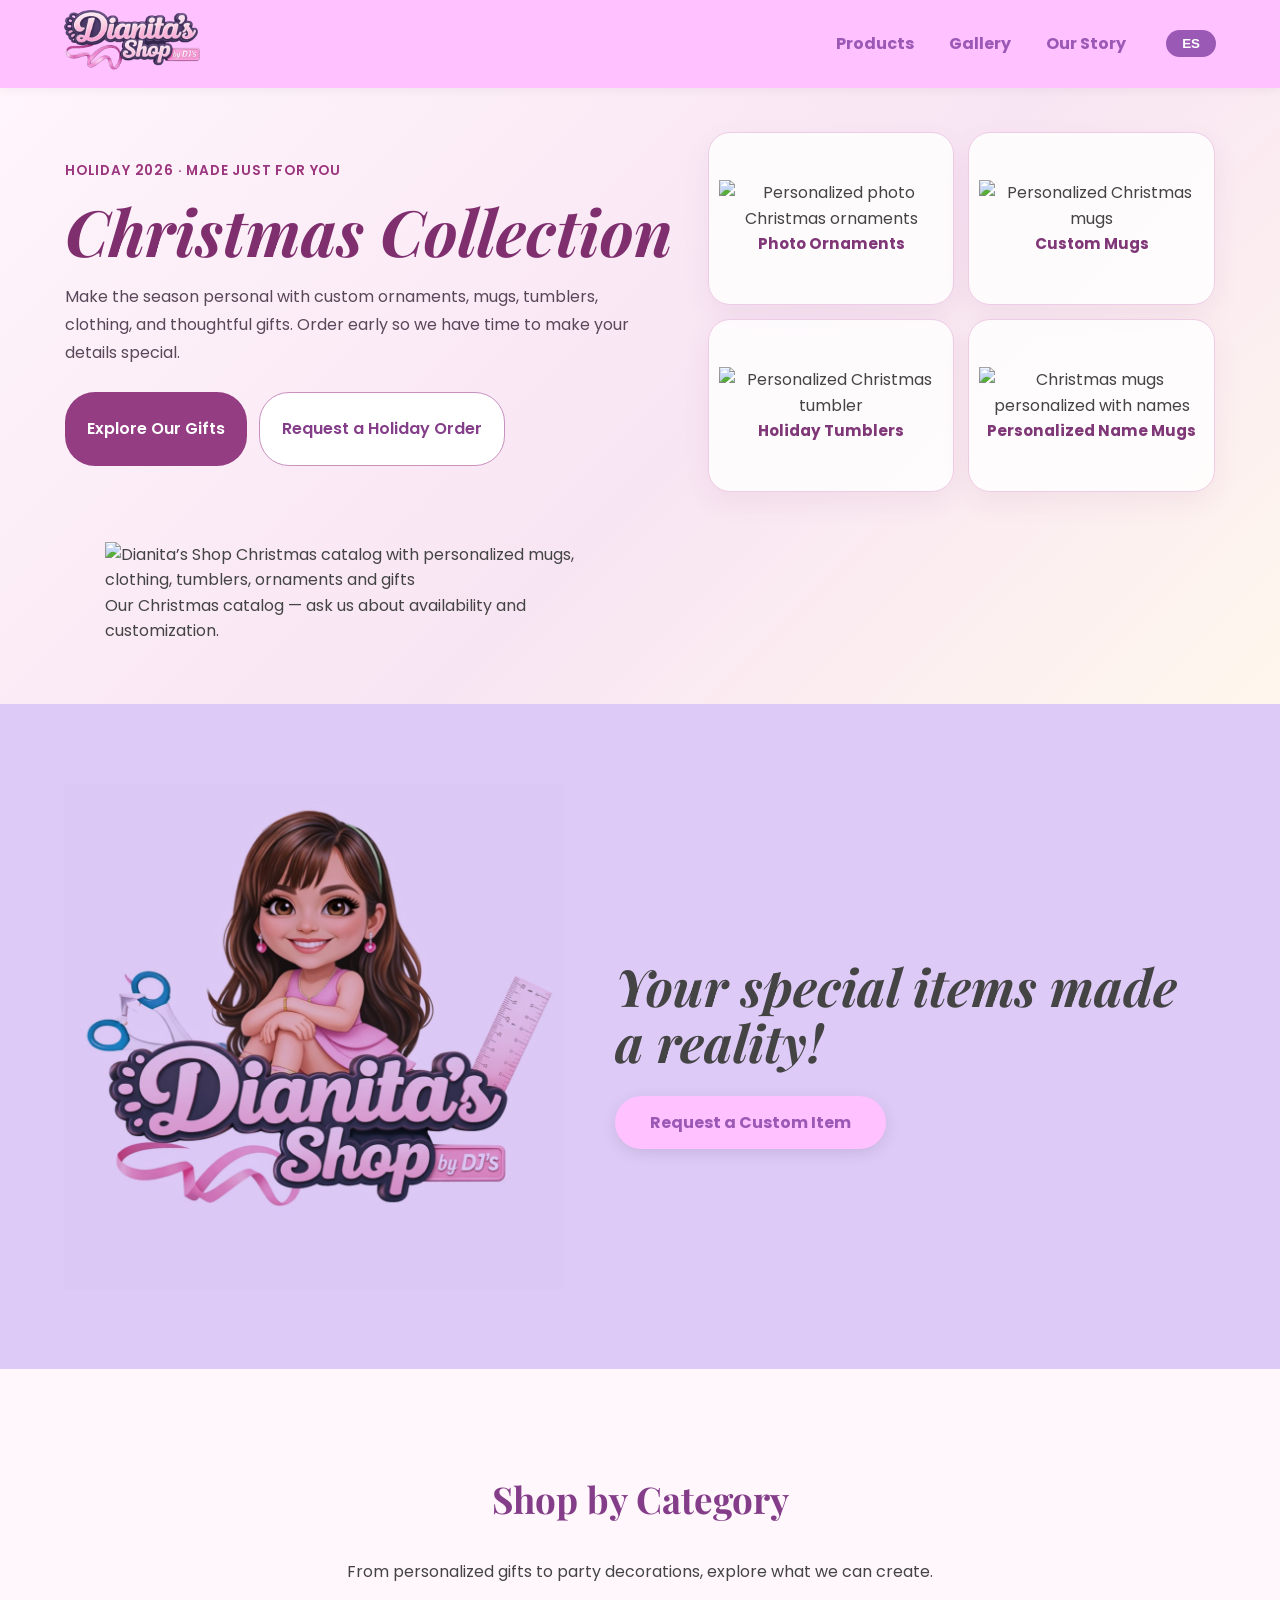
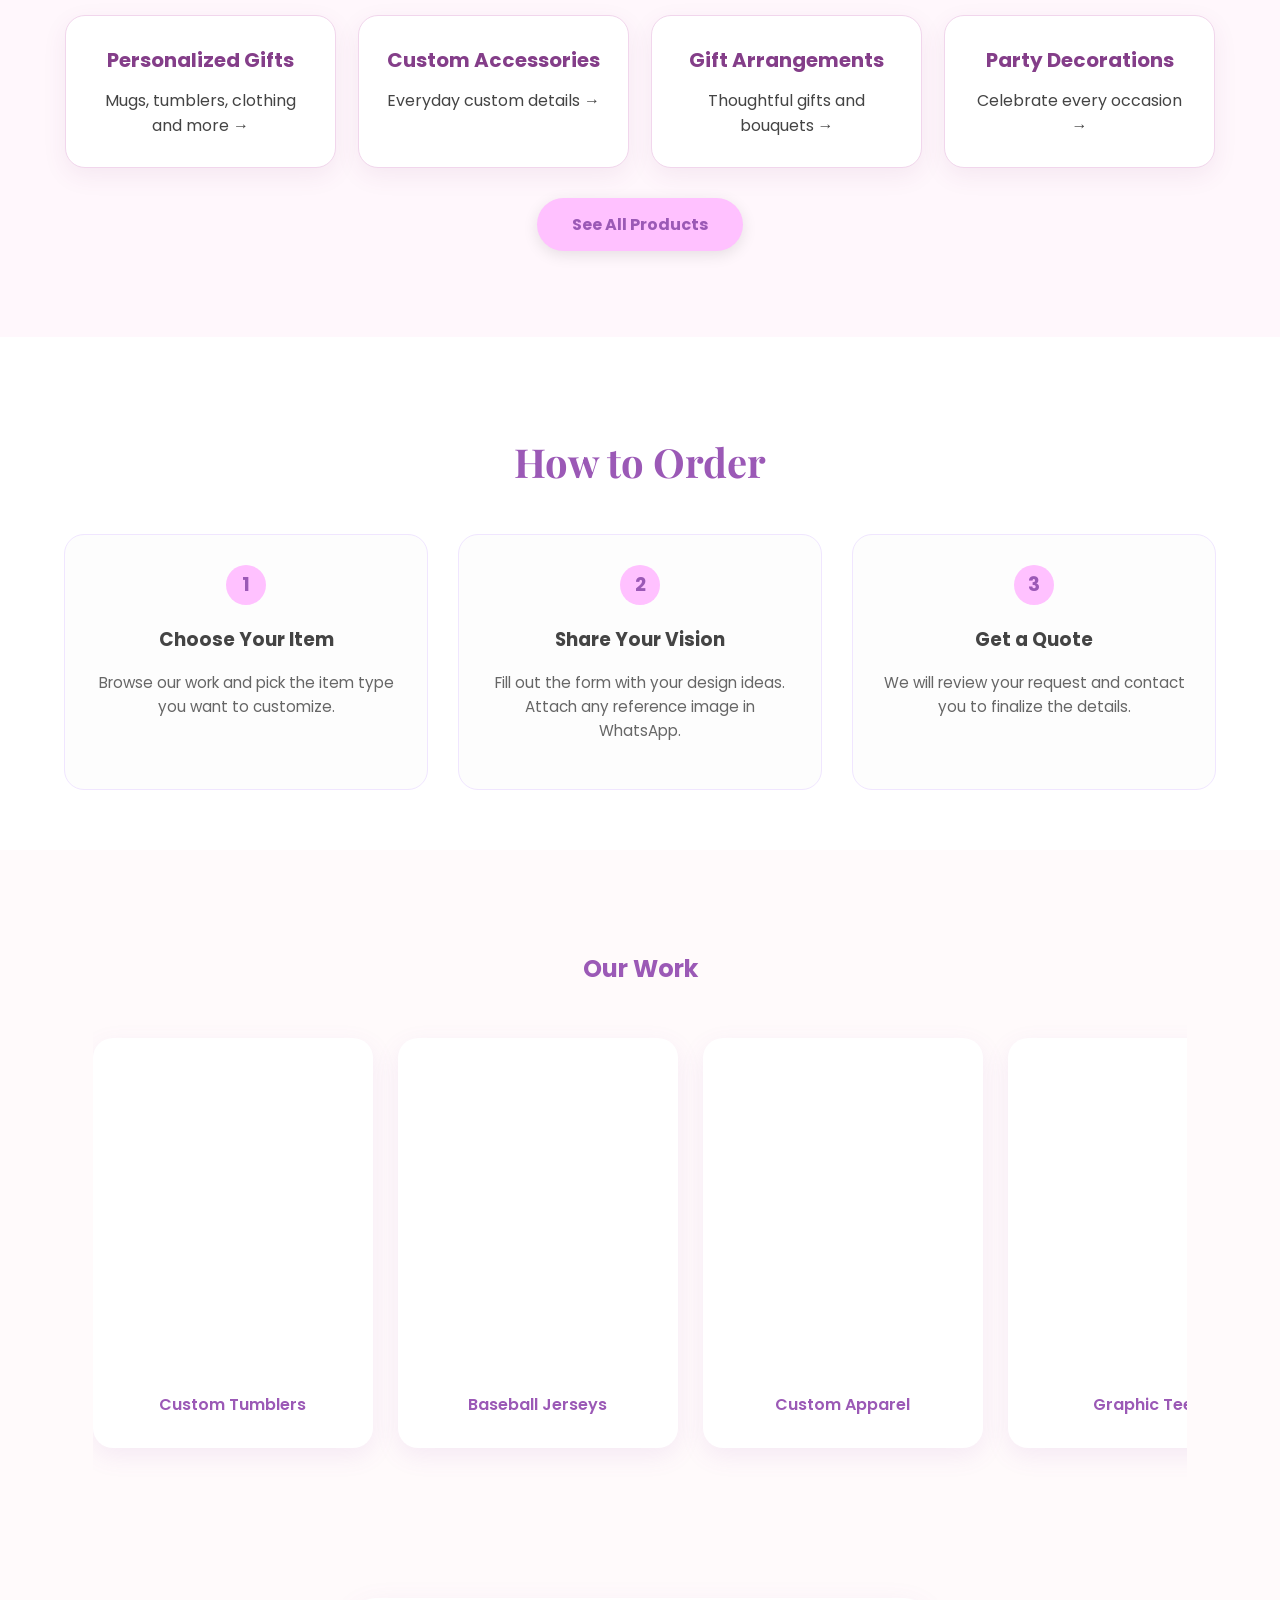
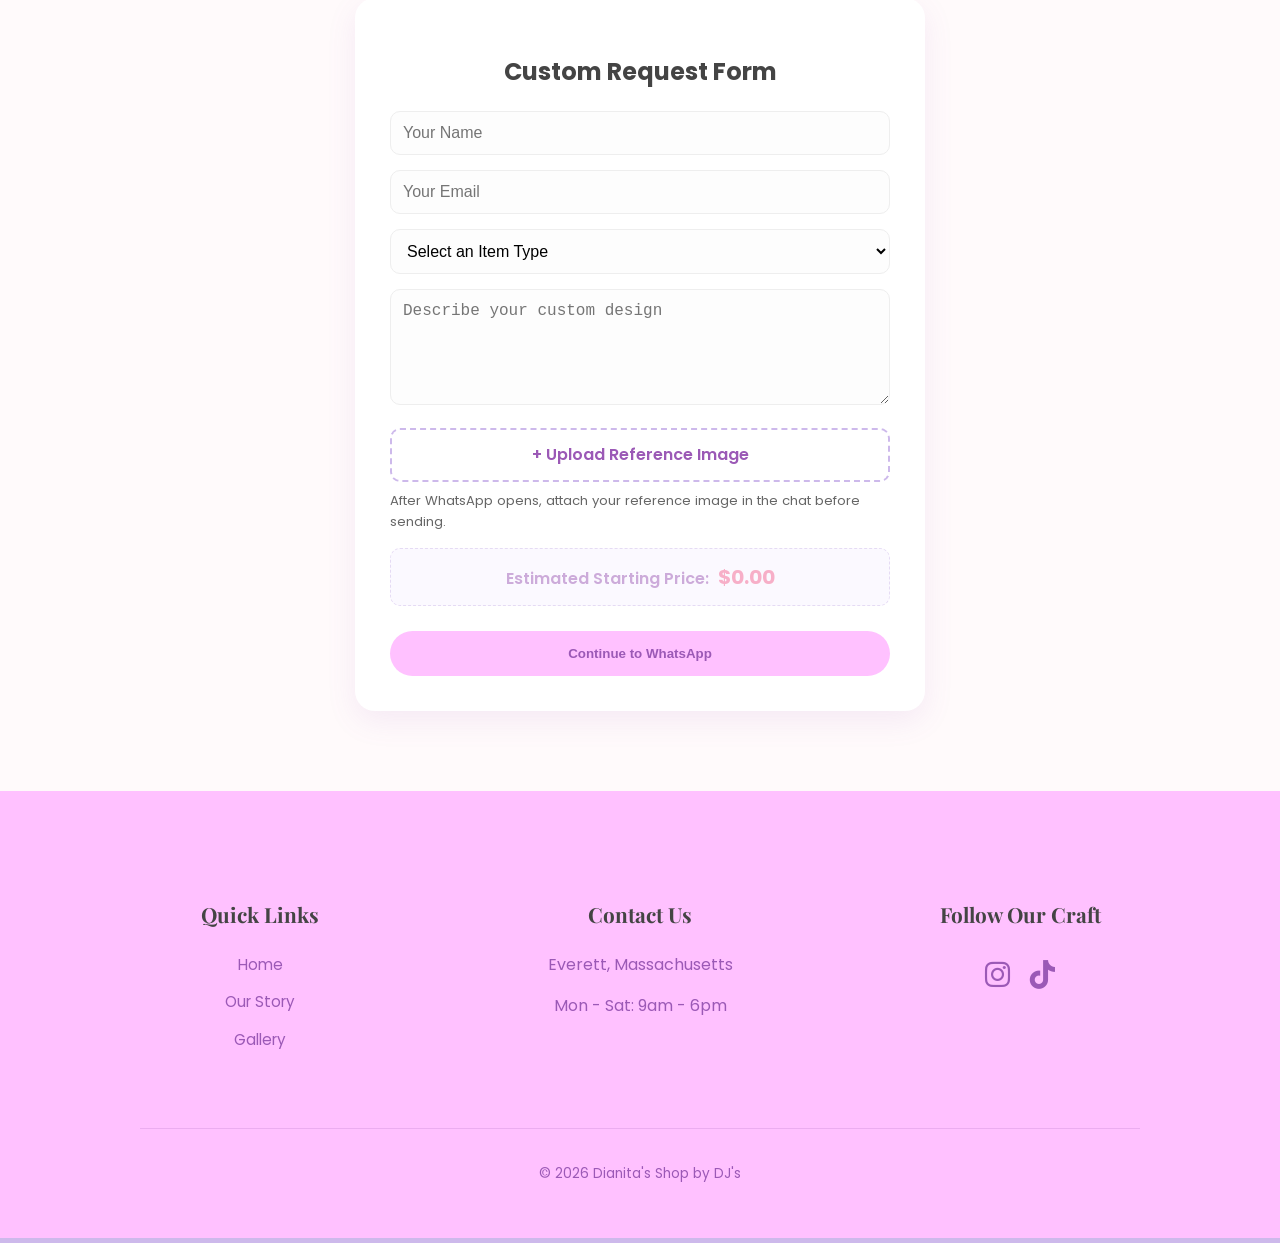
==== commit 1a6d8657: "Use Dianita's Christmas photos and promotional flyer" ====
--- a/index.html
+++ b/index.html
@@ -40,11 +40,12 @@
           </div>
         </div>
         <div class="holiday-highlights" aria-label="Holiday products">
-          <div><span aria-hidden="true">🎄</span><strong class="translate" data-en="Photo Ornaments" data-es="Adornos con Fotos">Photo Ornaments</strong></div>
-          <div><span aria-hidden="true">☕</span><strong class="translate" data-en="Custom Mugs" data-es="Tazas Personalizadas">Custom Mugs</strong></div>
-          <div><span aria-hidden="true">🎁</span><strong class="translate" data-en="Personalized Gifts" data-es="Regalos Personalizados">Personalized Gifts</strong></div>
-          <div><span aria-hidden="true">🎀</span><strong class="translate" data-en="Gift Arrangements" data-es="Arreglos de Regalo">Gift Arrangements</strong></div>
+          <div><img src="holiday-ornaments.jpg" alt="Personalized photo Christmas ornaments" loading="lazy"><strong class="translate" data-en="Photo Ornaments" data-es="Adornos con Fotos">Photo Ornaments</strong></div>
+          <div><img src="holiday-mugs.jpg" alt="Personalized Christmas mugs" loading="lazy"><strong class="translate" data-en="Custom Mugs" data-es="Tazas Personalizadas">Custom Mugs</strong></div>
+          <div><img src="holiday-tumbler.jpg" alt="Personalized Christmas tumbler" loading="lazy"><strong class="translate" data-en="Holiday Tumblers" data-es="Vasos Navideños">Holiday Tumblers</strong></div>
+          <div><img src="holiday-photo-mugs.jpg" alt="Christmas mugs personalized with names" loading="lazy"><strong class="translate" data-en="Personalized Name Mugs" data-es="Tazas con Nombres">Personalized Name Mugs</strong></div>
         </div>
+        <figure class="holiday-promo"><img src="holiday-promotion.jpg" alt="Dianita’s Shop Christmas catalog with personalized mugs, clothing, tumblers, ornaments and gifts" loading="lazy"><figcaption class="translate" data-en="Our Christmas catalog — ask us about availability and customization." data-es="Nuestro catálogo navideño — consulta disponibilidad y opciones de personalización.">Our Christmas catalog — ask us about availability and customization.</figcaption></figure>
       </div>
     </section>
 
--- a/site-v2.css
+++ b/site-v2.css
@@ -404,3 +404,20 @@
 @media (prefers-reduced-motion:reduce) {
   .home-categories .category-grid {scroll-behavior:auto}
 }
+
+
+/* Christmas feature on the homepage */
+.holiday-feature {padding:44px 5%;background:linear-gradient(135deg,#fff5fb 0%,#f8e5f3 55%,#fff7ed 100%)}
+.holiday-feature-inner {max-width:1150px;margin:auto;display:grid;grid-template-columns:1.2fr 1fr;gap:34px;align-items:center}
+.holiday-eyebrow {display:inline-block;color:#9b357d;font-size:.85rem;font-weight:600;letter-spacing:.06em;text-transform:uppercase}
+.holiday-intro h2 {font:italic 700 clamp(2.3rem,5vw,4rem)/1.12 'Playfair Display',serif;color:#7f2e6e;margin:12px 0 16px}
+.holiday-intro p {color:#59475a;line-height:1.75;max-width:590px}
+.holiday-actions {display:flex;gap:12px;flex-wrap:wrap;margin-top:25px}
+.holiday-button {display:inline-flex;align-items:center;justify-content:center;min-height:48px;padding:12px 22px;border-radius:30px;background:#943d83;color:white;text-decoration:none;font-weight:600;text-align:center}
+.holiday-button-outline {background:white;color:#843e89;border:1px solid #c991bf}
+.holiday-button:hover {filter:brightness(.95)}
+.holiday-highlights {display:grid;grid-template-columns:repeat(2,minmax(0,1fr));gap:14px}
+.holiday-highlights div {display:flex;flex-direction:column;justify-content:center;align-items:center;text-align:center;min-height:135px;padding:18px 10px;border:1px solid #efcce6;border-radius:22px;background:rgba(255,255,255,.84);box-shadow:0 10px 28px rgba(128,48,108,.07)}
+.holiday-highlights span {font-size:2rem;margin-bottom:10px}
+.holiday-highlights strong {color:#803777;font-size:.95rem}
+@media(max-width:700px){.holiday-feature {padding:30px 18px 34px}.holiday-feature-inner {grid-template-columns:1fr;gap:24px}.holiday-intro h2 {font-size:2.35rem}.holiday-intro p {font-size:.93rem}.holiday-actions {flex-direction:column}.holiday-button {width:100%;box-sizing:border-box}.holiday-highlights {gap:10px}.holiday-highlights div {min-height:116px;padding:12px 8px}.holiday-highlights strong {font-size:.82rem}}
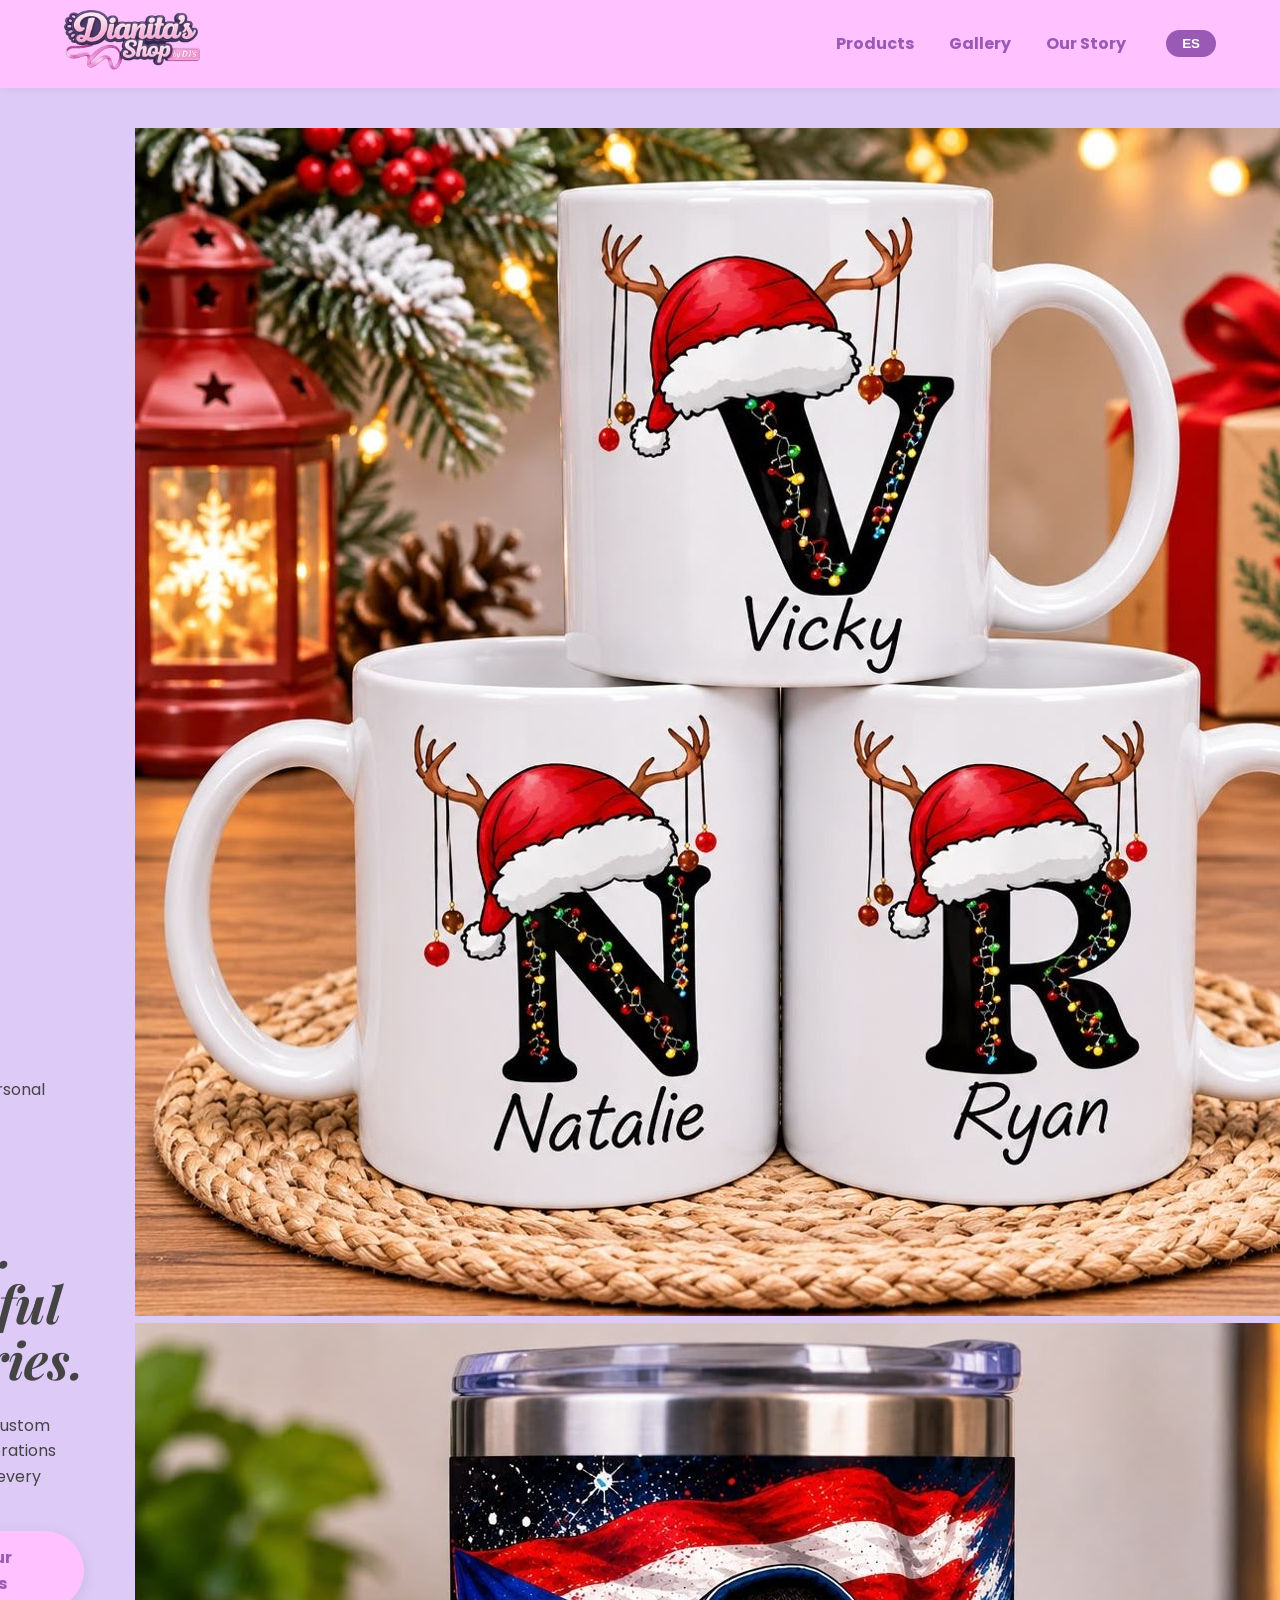
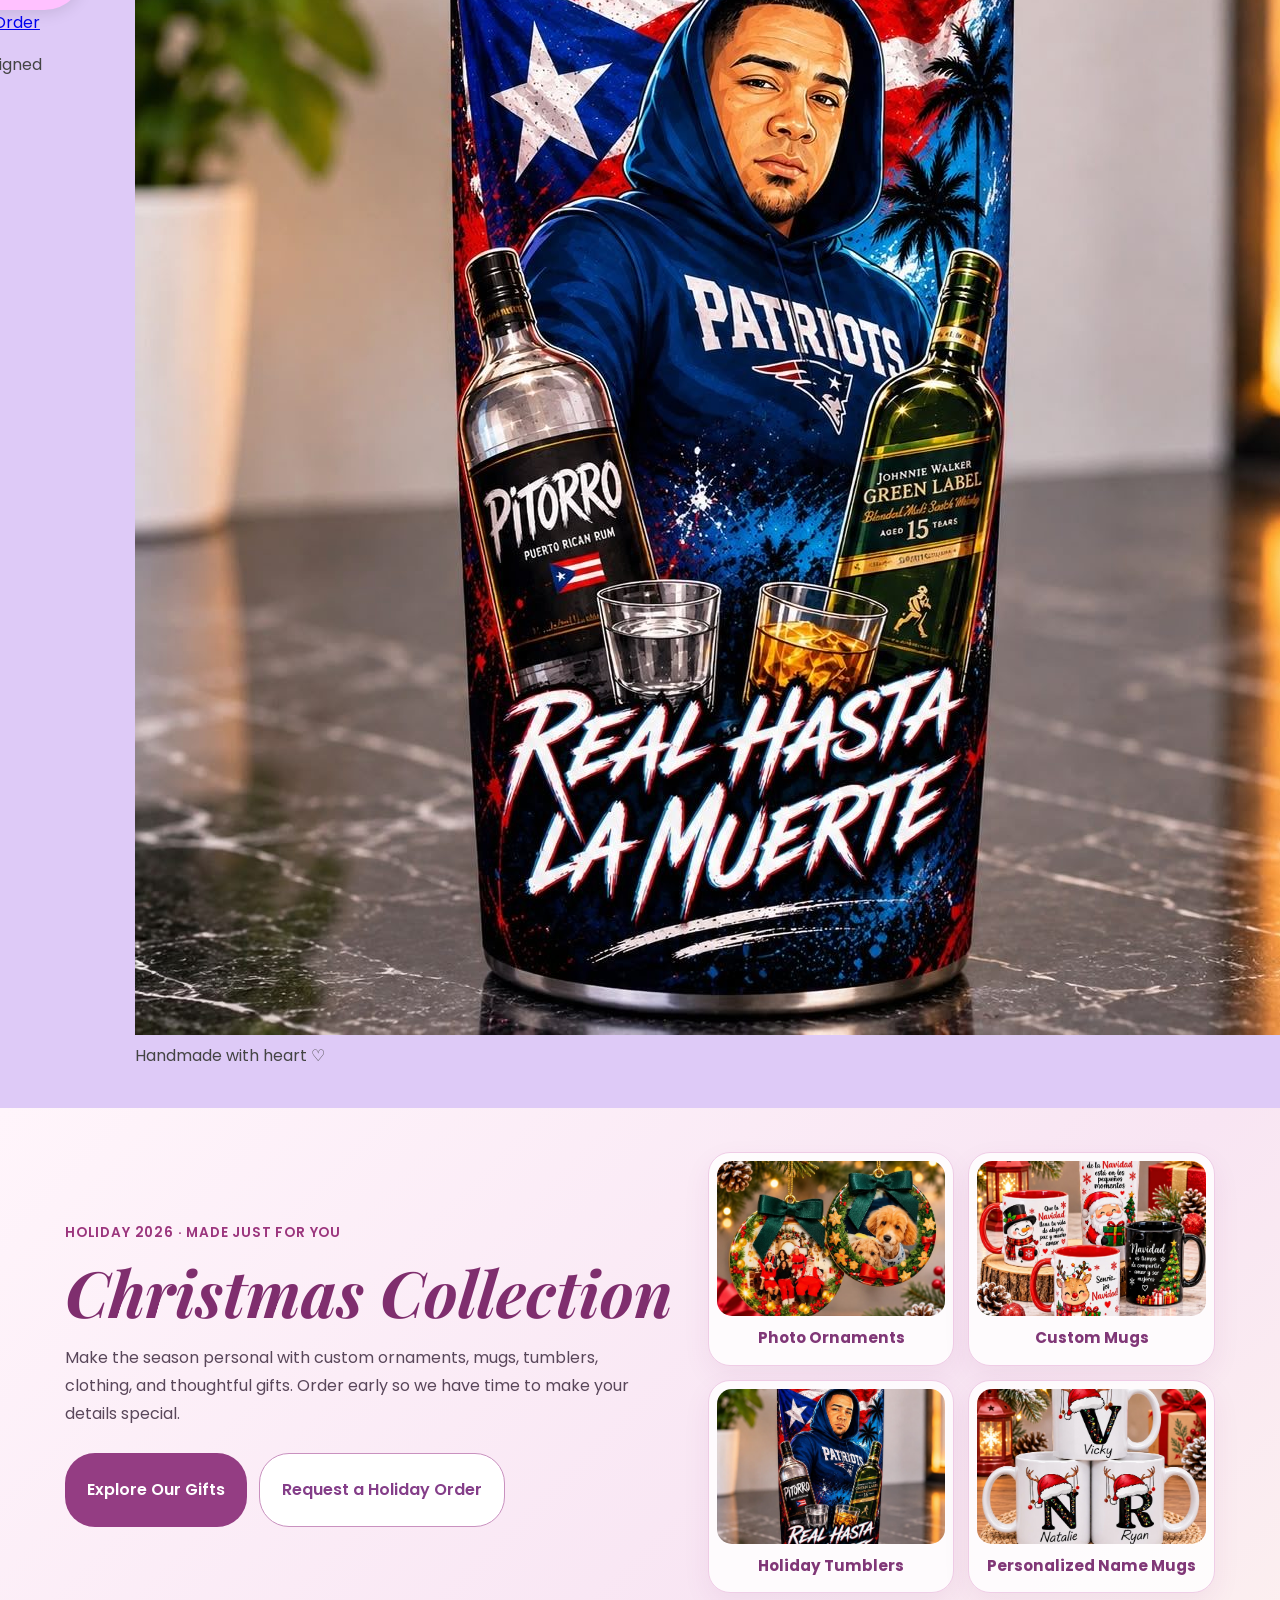
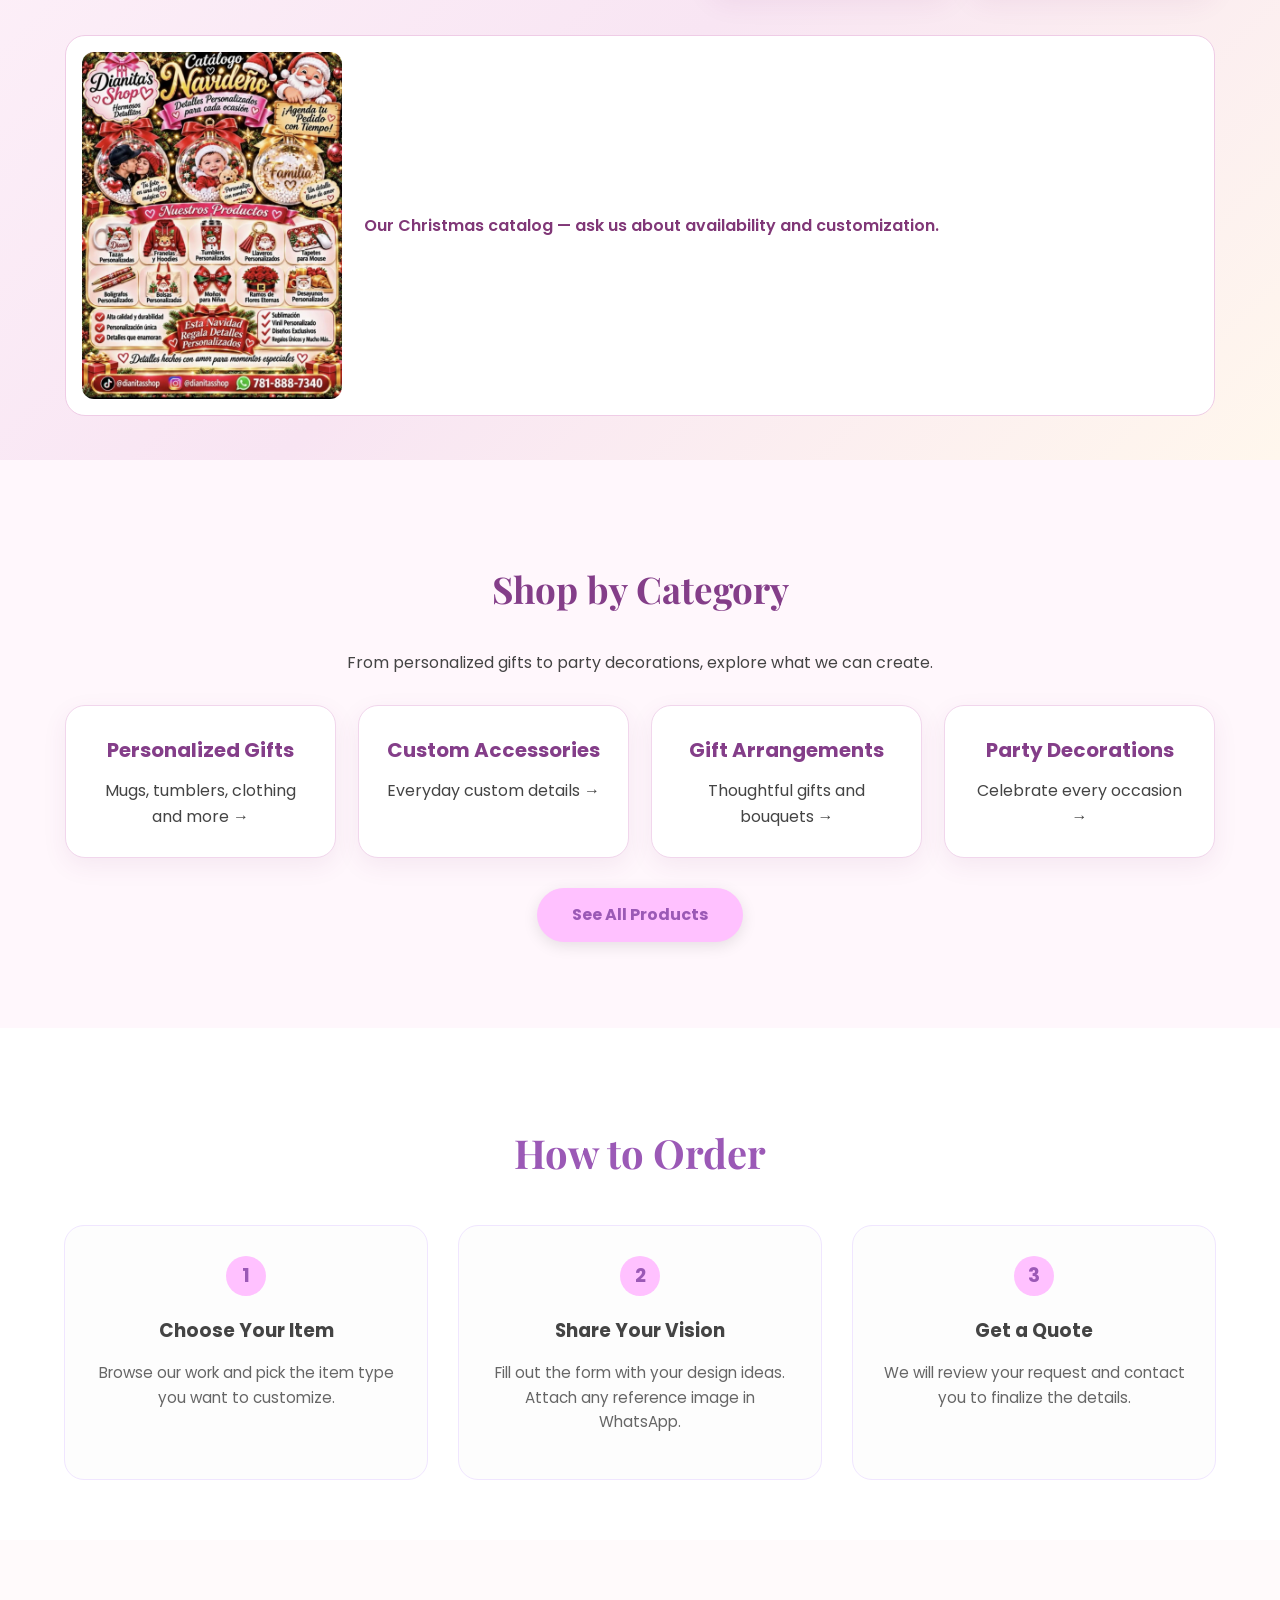
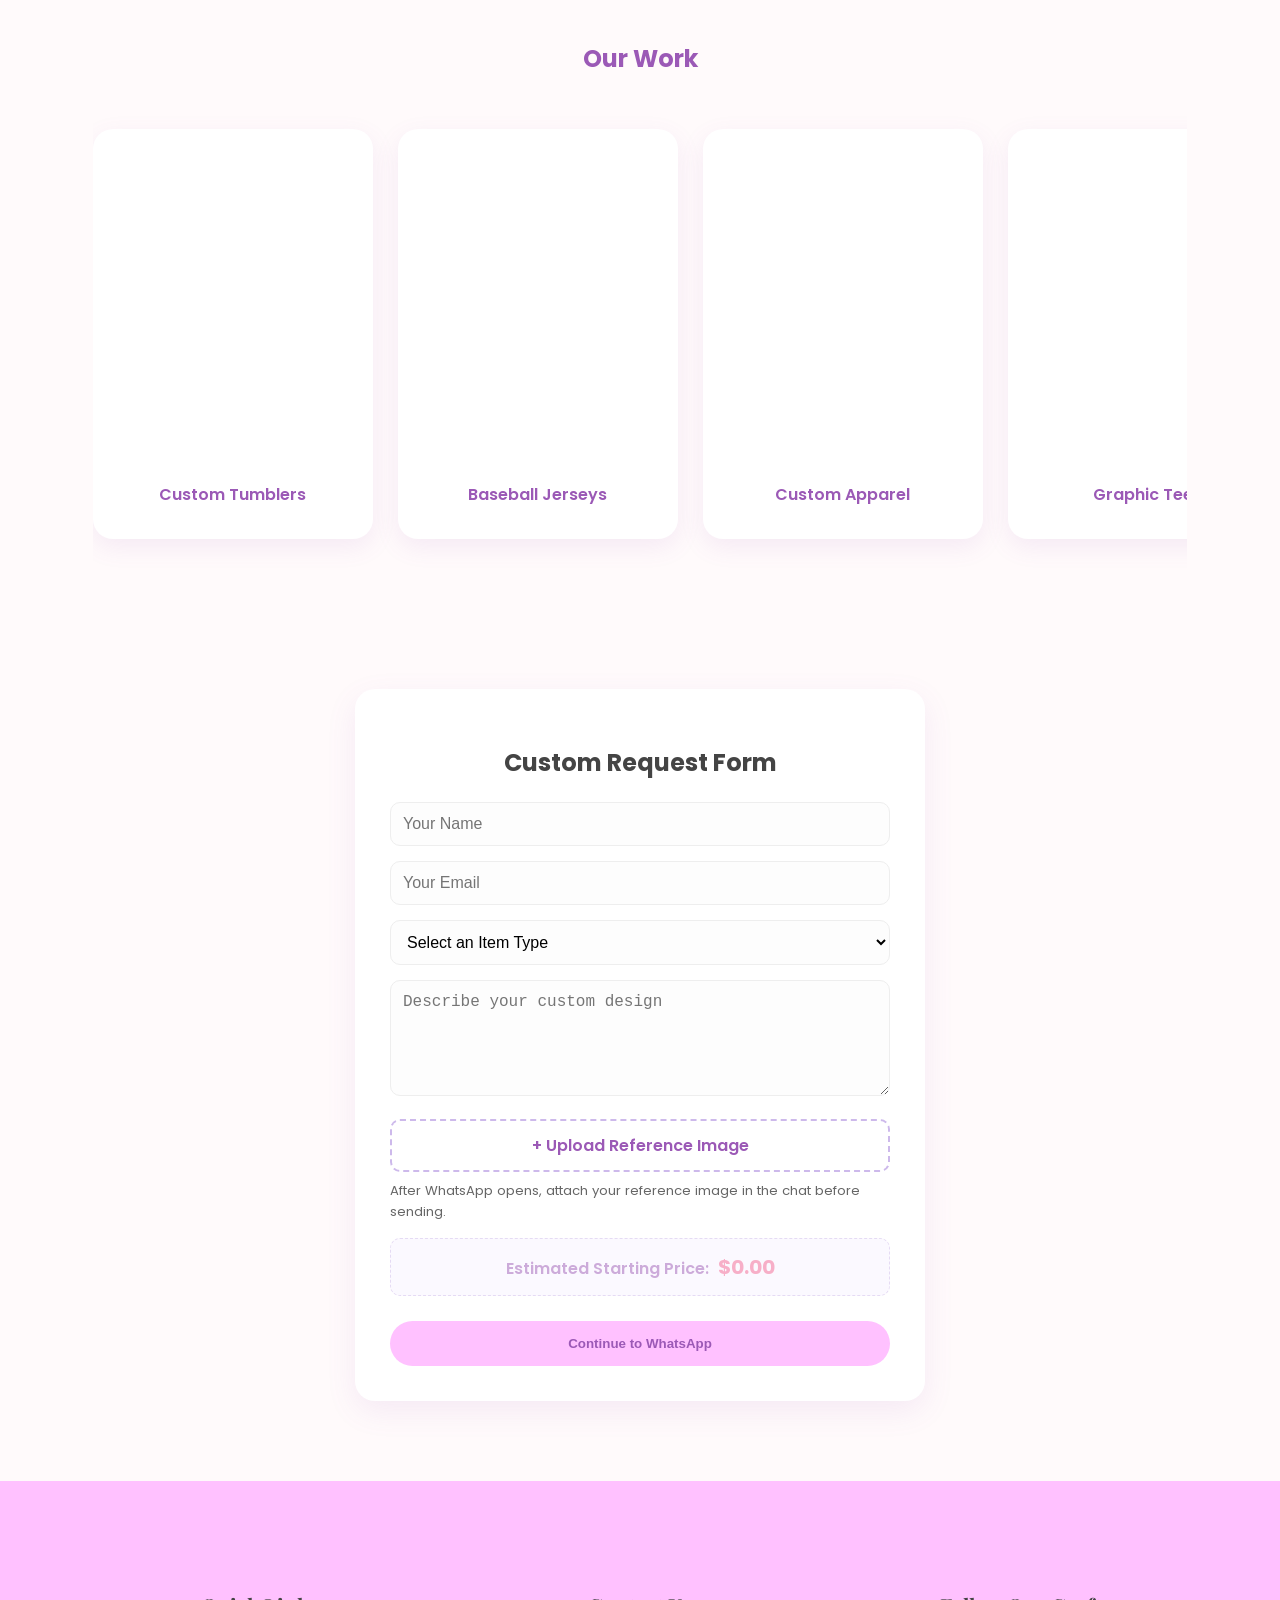
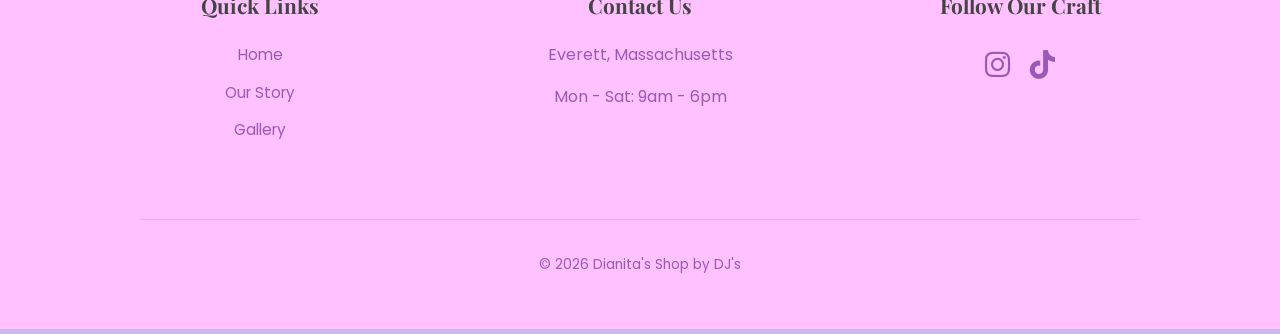
==== commit 869b8c0f: "Redesign homepage hero and move Christmas collection below it" ====
--- a/index.html
+++ b/index.html
@@ -28,6 +28,26 @@
         </div>
     </nav>
 
+    <header class="hero" aria-labelledby="home-hero-title">
+      <div class="hero-content">
+        <div class="hero-text-box">
+          <span class="hero-eyebrow translate" data-en="Thoughtful gifts, personal touches" data-es="Regalos especiales, detalles únicos">Thoughtful gifts, personal touches</span>
+          <h1 id="home-hero-title" class="translate main-title" data-en="Little details. Beautiful memories." data-es="Pequeños detalles. Hermosos recuerdos.">Little details. Beautiful memories.</h1>
+          <p class="hero-description translate" data-en="Personalized gifts, custom creations, and decorations made with love for every special moment." data-es="Regalos personalizados, creaciones únicas y decoraciones hechas con amor para cada momento especial.">Personalized gifts, custom creations, and decorations made with love for every special moment.</p>
+          <div class="hero-actions">
+            <a href="products.html" class="btn hero-primary translate" data-en="Explore Our Creations" data-es="Explora Nuestras Creaciones">Explore Our Creations</a>
+            <a href="#order" class="hero-secondary translate" data-en="Request a Custom Order" data-es="Solicita un Pedido">Request a Custom Order</a>
+          </div>
+          <p class="hero-footnote translate" data-en="Made to order · Designed around you" data-es="Hecho por encargo · Diseñado para ti">Made to order · Designed around you</p>
+        </div>
+        <div class="hero-visual">
+          <div class="hero-image-main"><img src="holiday-photo-mugs.jpg" alt="Personalized mugs created by Dianita's Shop" fetchpriority="high"></div>
+          <div class="hero-image-accent"><img src="holiday-tumbler.jpg" alt="Custom tumbler made by Dianita's Shop"></div>
+          <div class="hero-visual-label translate" data-en="Handmade with heart ♡" data-es="Hecho con cariño ♡">Handmade with heart ♡</div>
+        </div>
+      </div>
+    </header>
+
     <section class="holiday-feature" aria-labelledby="holiday-title">
       <div class="holiday-feature-inner">
         <div class="holiday-intro">
@@ -49,16 +69,6 @@
       </div>
     </section>
 
-    <header class="hero">
-        <div class="hero-content">
-            <img src="banner.png" alt="Dianita's Shop Banner" class="hero-banner">
-            <div class="hero-text-box">
-                <h1 class="translate main-title" data-en="Your special items made a reality!" data-es="¡Tus artículos especiales hechos realidad!">Your special items made a reality!</h1>
-                <a href="#order" class="btn translate" data-en="Request a Custom Item" data-es="Solicitar un artículo">Request a Custom Item</a>
-            </div>
-        </div>
-    </header>
-
     <section class="home-categories" aria-labelledby="categories-title"><h2 id="categories-title" class="translate" data-en="Shop by Category" data-es="Compra por Categoría">Shop by Category</h2><p class="translate" data-en="From personalized gifts to party decorations, explore what we can create." data-es="Desde regalos personalizados hasta decoraciones para fiestas, descubre lo que podemos crear.">From personalized gifts to party decorations, explore what we can create.</p><div class="category-grid" aria-label="Swipe to explore product categories"><a class="category-card" href="personalized-gifts.html"><h3 class="translate" data-en="Personalized Gifts" data-es="Regalos Personalizados">Personalized Gifts</h3><span class="translate" data-en="Mugs, tumblers, clothing and more →" data-es="Tazas, vasos, ropa y más →">Mugs, tumblers, clothing and more →</span></a><a class="category-card" href="accessories.html"><h3 class="translate" data-en="Custom Accessories" data-es="Accesorios Personalizados">Custom Accessories</h3><span class="translate" data-en="Everyday custom details →" data-es="Detalles únicos para cada día →">Everyday custom details →</span></a><a class="category-card" href="gift-arrangements.html"><h3 class="translate" data-en="Gift Arrangements" data-es="Arreglos de Regalo">Gift Arrangements</h3><span class="translate" data-en="Thoughtful gifts and bouquets →" data-es="Regalos y ramos especiales →">Thoughtful gifts and bouquets →</span></a><a class="category-card" href="party-decorations.html"><h3 class="translate" data-en="Party Decorations" data-es="Decoraciones para Fiestas">Party Decorations</h3><span class="translate" data-en="Celebrate every occasion →" data-es="Celebra cada ocasión →">Celebrate every occasion →</span></a></div><p><a class="btn translate" href="products.html" data-en="See All Products" data-es="Ver Todos los Productos">See All Products</a></p></section>
 <section id="how-it-works">
         <h2 class="translate" data-en="How to Order" data-es="Cómo Hacer un Pedido">How to Order</h2>
--- a/site-v2.css
+++ b/site-v2.css
@@ -421,3 +421,30 @@
 .holiday-highlights span {font-size:2rem;margin-bottom:10px}
 .holiday-highlights strong {color:#803777;font-size:.95rem}
 @media(max-width:700px){.holiday-feature {padding:30px 18px 34px}.holiday-feature-inner {grid-template-columns:1fr;gap:24px}.holiday-intro h2 {font-size:2.35rem}.holiday-intro p {font-size:.93rem}.holiday-actions {flex-direction:column}.holiday-button {width:100%;box-sizing:border-box}.holiday-highlights {gap:10px}.holiday-highlights div {min-height:116px;padding:12px 8px}.holiday-highlights strong {font-size:.82rem}}
+
+
+.holiday-highlights div {padding:8px 8px 14px;overflow:hidden}
+.holiday-highlights img {width:100%;height:155px;object-fit:cover;display:block;border-radius:15px;margin-bottom:10px}
+.holiday-promo {grid-column:1/-1;display:grid;grid-template-columns:minmax(0,260px) 1fr;align-items:center;gap:22px;margin:8px 0 0;padding:16px;background:#fff;border:1px solid #efcce6;border-radius:20px}
+.holiday-promo img {width:100%;height:auto;border-radius:12px;display:block}
+.holiday-promo figcaption {font-weight:600;color:#803777}
+@media(max-width:700px){.holiday-highlights img {height:125px}.holiday-promo {grid-template-columns:1fr;gap:12px}.holiday-promo img {max-width:360px;margin:auto}.holiday-promo figcaption {font-size:.9rem;text-align:center}}
+
+
+/* Featured product gallery */
+.featured-work {max-width:1180px;margin:0 auto 56px;padding:12px 0 28px}
+.featured-work-heading {text-align:center;max-width:660px;margin:0 auto 28px}
+.featured-work-heading>span {font-size:.85rem;letter-spacing:.1em;text-transform:uppercase;color:#a24a8a;font-weight:600}
+.featured-work-heading h2 {font:italic 700 clamp(2rem,4vw,3rem)/1.2 'Playfair Display',serif;color:#77346e;margin:8px 0 12px}
+.featured-work-heading p {color:#645464;margin:0;line-height:1.7}
+.featured-work-grid {display:grid;grid-template-columns:repeat(3,minmax(0,1fr));gap:20px}
+.featured-product {background:white;border:1px solid #f0dceb;border-radius:22px;overflow:hidden;box-shadow:0 10px 26px rgba(125,49,103,.07)}
+.featured-product>img {display:block;width:100%;height:280px;object-fit:cover}
+.featured-product-info {padding:17px}
+.featured-product h3 {font-size:1.04rem;color:#76326e;margin:0 0 15px;min-height:2.5em}
+.featured-product-actions {display:flex;gap:10px;align-items:center;flex-wrap:wrap}
+.featured-product-actions a {font-size:.82rem}
+.featured-details {color:#873c7b;font-weight:600}
+.featured-product-actions .catalog-cta {margin:0}
+@media(max-width:850px){.featured-work-grid {grid-template-columns:repeat(2,minmax(0,1fr))}}
+@media(max-width:550px){.featured-work {margin-bottom:30px}.featured-work-grid {grid-template-columns:repeat(2,minmax(0,1fr));gap:10px}.featured-product>img {height:170px}.featured-product-info {padding:12px}.featured-product h3 {font-size:.85rem;min-height:3.3em}.featured-product-actions {flex-direction:column;align-items:stretch;gap:8px}.featured-product-actions a {text-align:center;font-size:.72rem}.featured-product-actions .catalog-cta {padding:9px 5px}}
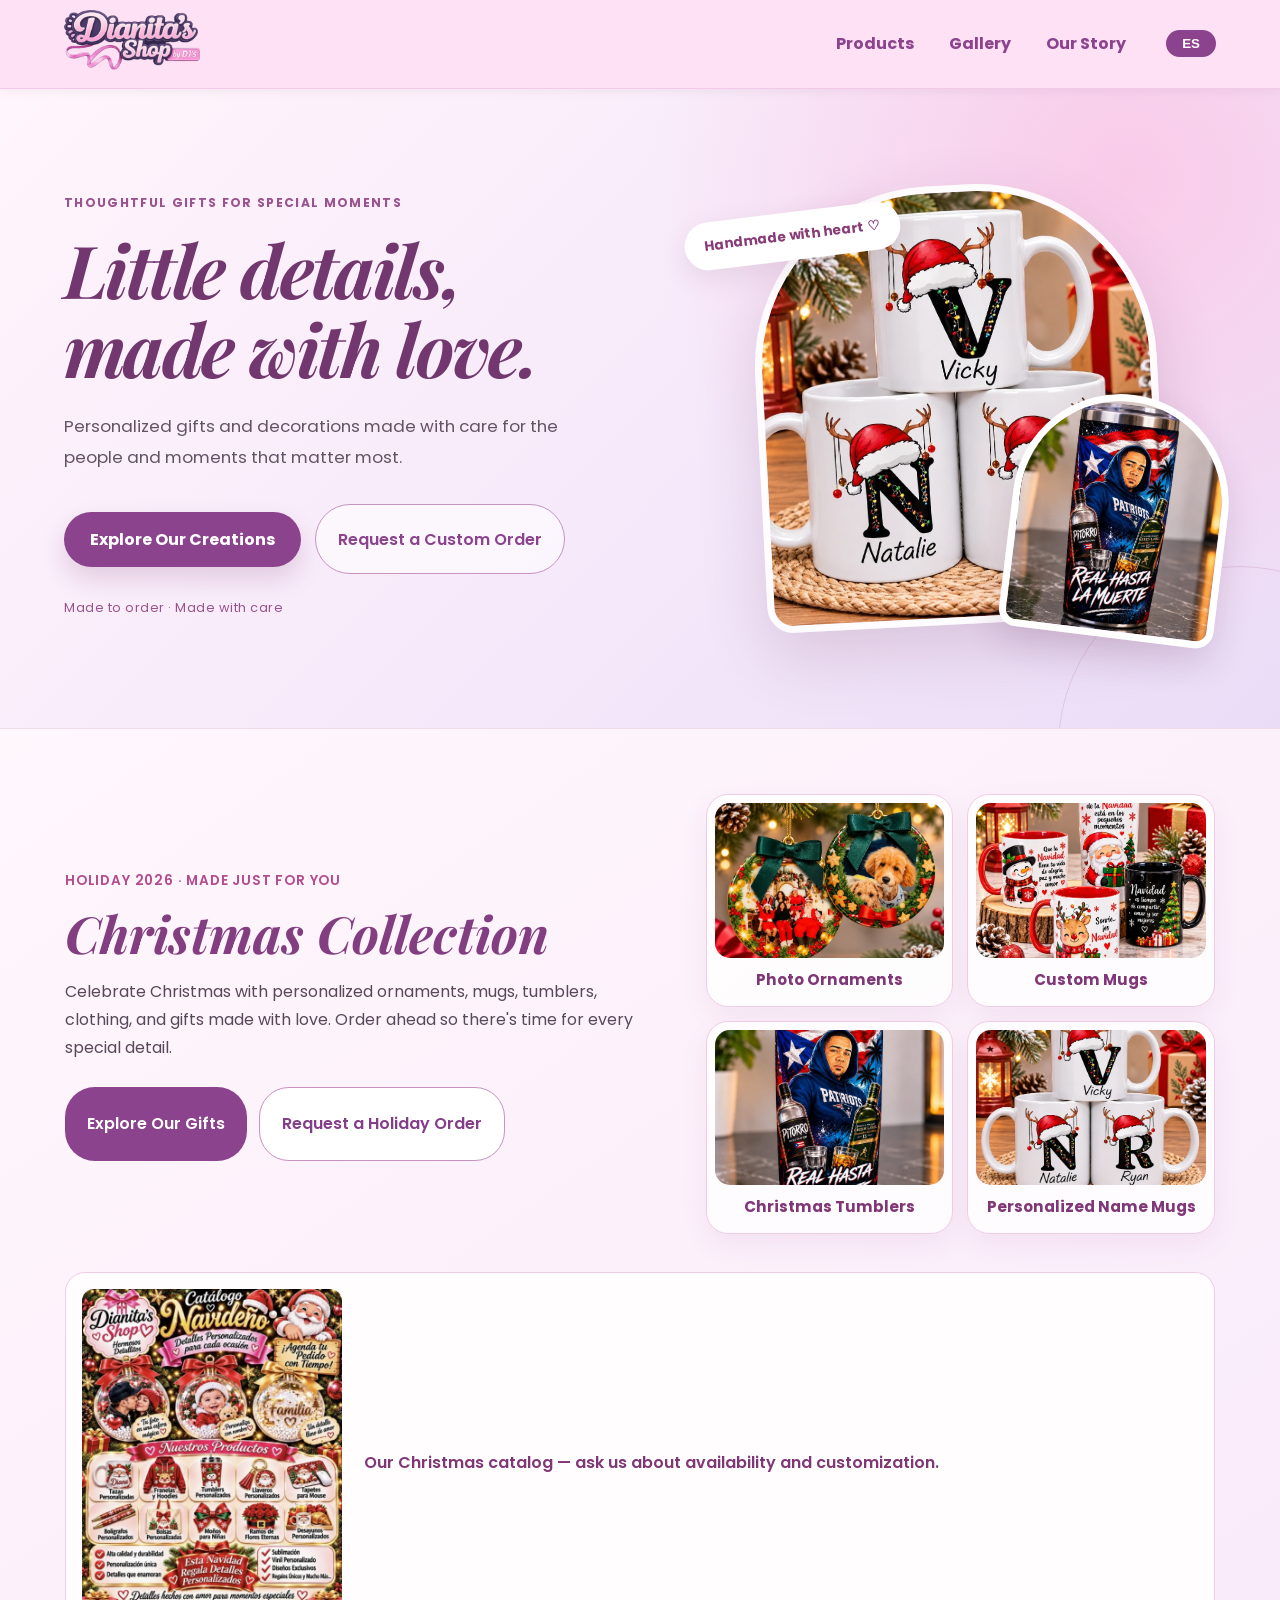
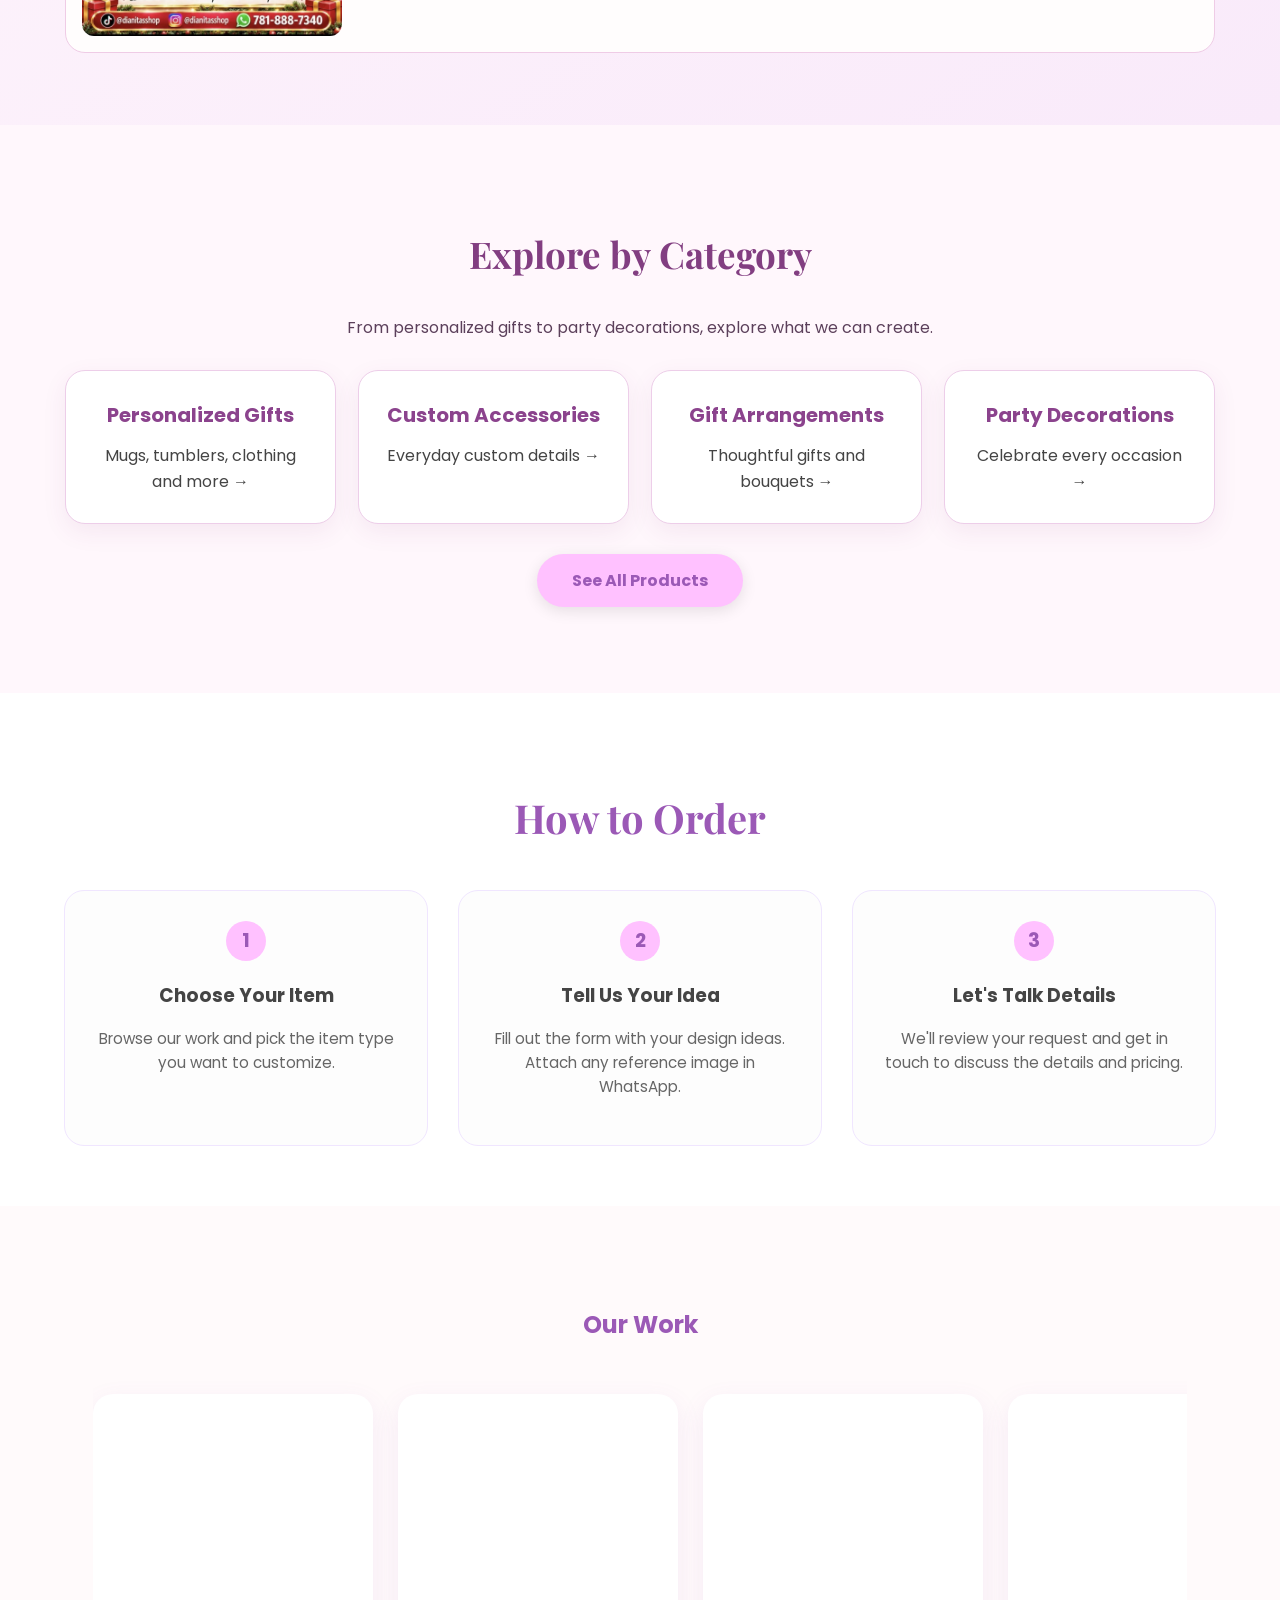
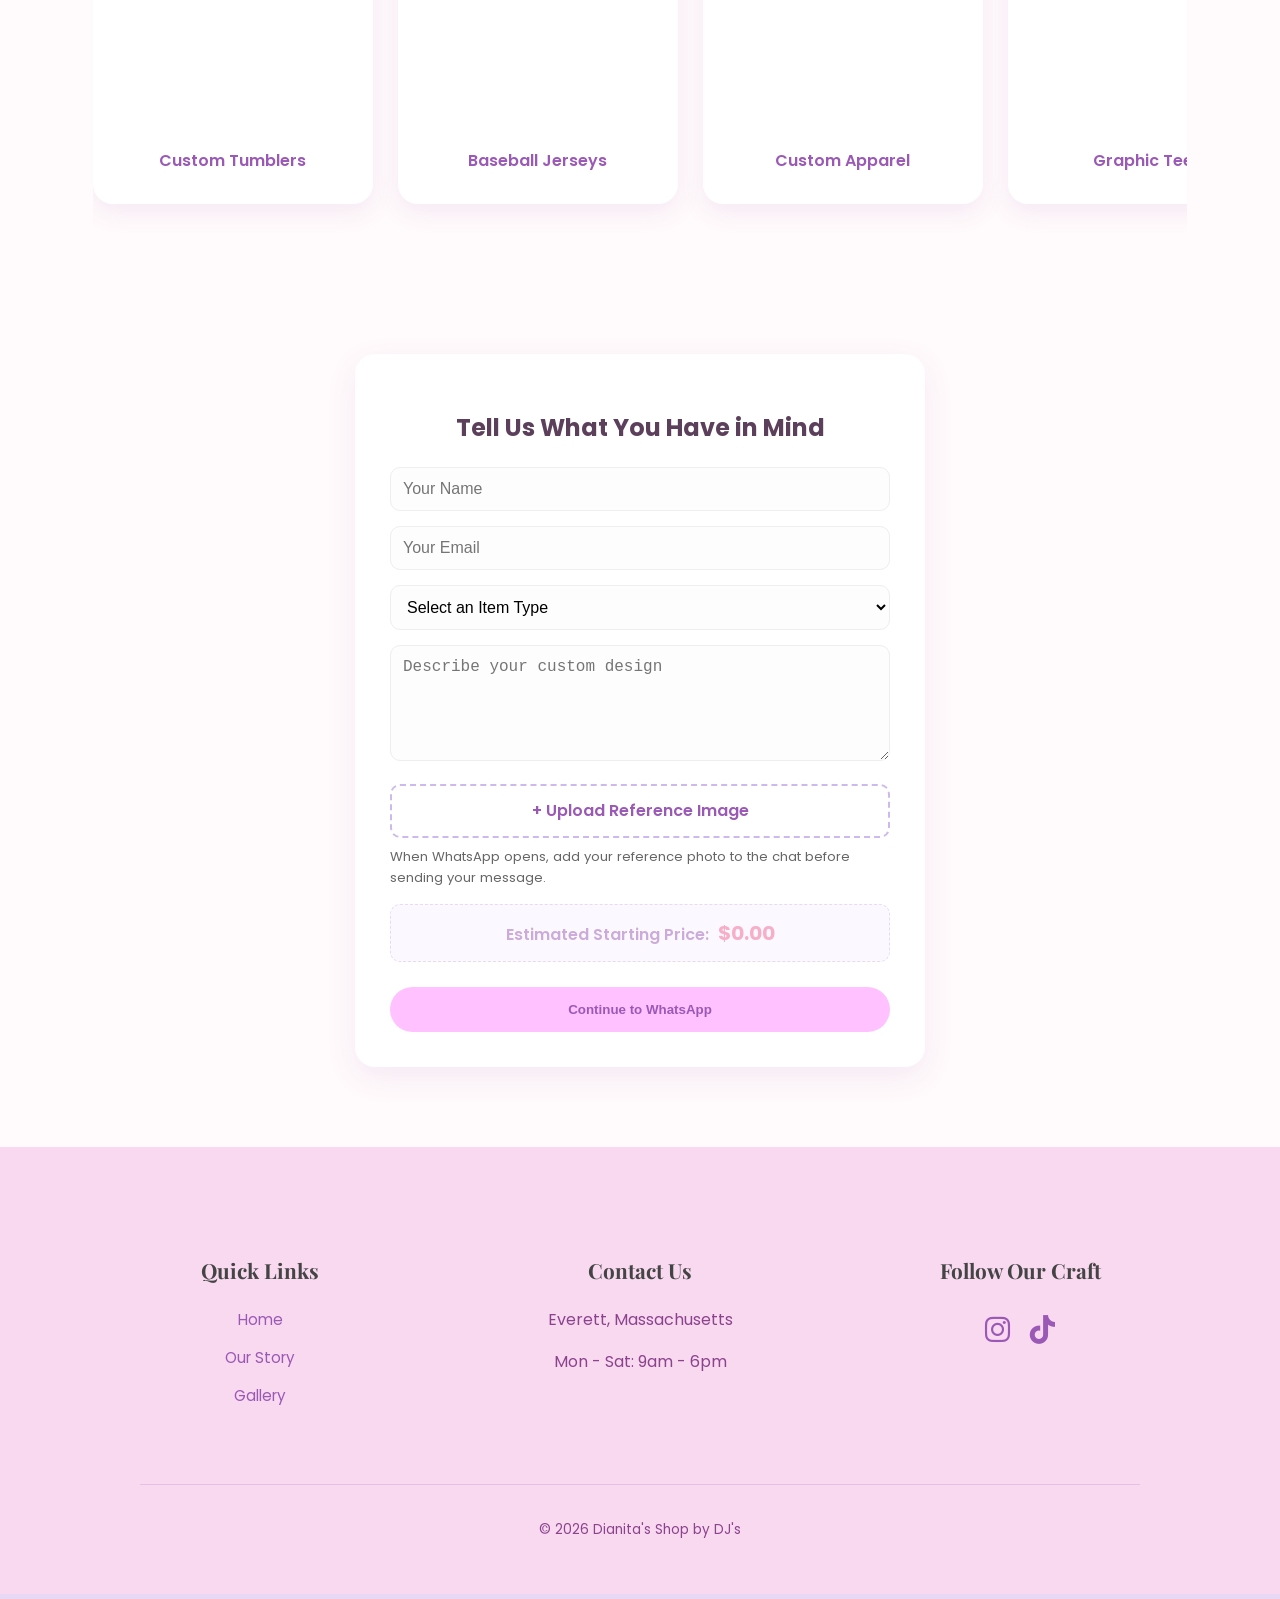
==== commit d49c2d28: "Refine natural English and Spanish storefront copy" ====
--- a/index.html
+++ b/index.html
@@ -31,14 +31,14 @@
     <header class="hero" aria-labelledby="home-hero-title">
       <div class="hero-content">
         <div class="hero-text-box">
-          <span class="hero-eyebrow translate" data-en="Thoughtful gifts, personal touches" data-es="Regalos especiales, detalles únicos">Thoughtful gifts, personal touches</span>
-          <h1 id="home-hero-title" class="translate main-title" data-en="Little details. Beautiful memories." data-es="Pequeños detalles. Hermosos recuerdos.">Little details. Beautiful memories.</h1>
-          <p class="hero-description translate" data-en="Personalized gifts, custom creations, and decorations made with love for every special moment." data-es="Regalos personalizados, creaciones únicas y decoraciones hechas con amor para cada momento especial.">Personalized gifts, custom creations, and decorations made with love for every special moment.</p>
+          <span class="hero-eyebrow translate" data-en="Thoughtful gifts for special moments" data-es="Regalos llenos de amor para momentos especiales">Thoughtful gifts for special moments</span>
+          <h1 id="home-hero-title" class="translate main-title" data-en="Little details, made with love." data-es="Pequeños detalles, hechos con mucho cariño.">Little details, made with love.</h1>
+          <p class="hero-description translate" data-en="Personalized gifts and decorations made with care for the people and moments that matter most." data-es="Creamos regalos y decoraciones con mucho cariño para celebrar a las personas que más quieres.">Personalized gifts and decorations made with care for the people and moments that matter most.</p>
           <div class="hero-actions">
-            <a href="products.html" class="btn hero-primary translate" data-en="Explore Our Creations" data-es="Explora Nuestras Creaciones">Explore Our Creations</a>
-            <a href="#order" class="hero-secondary translate" data-en="Request a Custom Order" data-es="Solicita un Pedido">Request a Custom Order</a>
+            <a href="products.html" class="btn hero-primary translate" data-en="Explore Our Creations" data-es="Descubre Nuestros Detallitos">Explore Our Creations</a>
+            <a href="#order" class="hero-secondary translate" data-en="Request a Custom Order" data-es="Haz tu Pedido Personalizado">Request a Custom Order</a>
           </div>
-          <p class="hero-footnote translate" data-en="Made to order · Designed around you" data-es="Hecho por encargo · Diseñado para ti">Made to order · Designed around you</p>
+          <p class="hero-footnote translate" data-en="Made to order · Made with care" data-es="Hecho a tu gusto · Con mucho cariño">Made to order · Made with care</p>
         </div>
         <div class="hero-visual">
           <div class="hero-image-main"><img src="holiday-photo-mugs.jpg" alt="Personalized mugs created by Dianita's Shop" fetchpriority="high"></div>
@@ -53,7 +53,7 @@
         <div class="holiday-intro">
           <span class="holiday-eyebrow translate" data-en="Holiday 2026 · Made just for you" data-es="Navidad 2026 · Hecho especialmente para ti">Holiday 2026 · Made just for you</span>
           <h2 id="holiday-title" class="translate" data-en="Christmas Collection" data-es="Colección Navideña">Christmas Collection</h2>
-          <p class="translate" data-en="Make the season personal with custom ornaments, mugs, tumblers, clothing, and thoughtful gifts. Order early so we have time to make your details special." data-es="Haz que esta Navidad sea especial con adornos, tazas, vasos, ropa y regalos personalizados. Haz tu pedido con tiempo para preparar cada detalle con cariño.">Make the season personal with custom ornaments, mugs, tumblers, clothing, and thoughtful gifts. Order early so we have time to make your details special.</p>
+          <p class="translate" data-en="Celebrate Christmas with personalized ornaments, mugs, tumblers, clothing, and gifts made with love. Order ahead so there's time for every special detail." data-es="Celebra esta Navidad con adornos, tazas, vasos térmicos, ropa y regalitos personalizados. Haz tu pedido con anticipación para preparar cada detalle con cariño.">Celebrate Christmas with personalized ornaments, mugs, tumblers, clothing, and gifts made with love. Order ahead so there's time for every special detail.</p>
           <div class="holiday-actions">
             <a href="products.html" class="holiday-button translate" data-en="Explore Our Gifts" data-es="Explora Nuestros Regalos">Explore Our Gifts</a>
             <a href="#order" class="holiday-button holiday-button-outline translate" data-en="Request a Holiday Order" data-es="Pide un Regalo Navideño">Request a Holiday Order</a>
@@ -62,14 +62,14 @@
         <div class="holiday-highlights" aria-label="Holiday products">
           <div><img src="holiday-ornaments.jpg" alt="Personalized photo Christmas ornaments" loading="lazy"><strong class="translate" data-en="Photo Ornaments" data-es="Adornos con Fotos">Photo Ornaments</strong></div>
           <div><img src="holiday-mugs.jpg" alt="Personalized Christmas mugs" loading="lazy"><strong class="translate" data-en="Custom Mugs" data-es="Tazas Personalizadas">Custom Mugs</strong></div>
-          <div><img src="holiday-tumbler.jpg" alt="Personalized Christmas tumbler" loading="lazy"><strong class="translate" data-en="Holiday Tumblers" data-es="Vasos Navideños">Holiday Tumblers</strong></div>
+          <div><img src="holiday-tumbler.jpg" alt="Personalized Christmas tumbler" loading="lazy"><strong class="translate" data-en="Christmas Tumblers" data-es="Vasos Térmicos Navideños">Christmas Tumblers</strong></div>
           <div><img src="holiday-photo-mugs.jpg" alt="Christmas mugs personalized with names" loading="lazy"><strong class="translate" data-en="Personalized Name Mugs" data-es="Tazas con Nombres">Personalized Name Mugs</strong></div>
         </div>
         <figure class="holiday-promo"><img src="holiday-promotion.jpg" alt="Dianita’s Shop Christmas catalog with personalized mugs, clothing, tumblers, ornaments and gifts" loading="lazy"><figcaption class="translate" data-en="Our Christmas catalog — ask us about availability and customization." data-es="Nuestro catálogo navideño — consulta disponibilidad y opciones de personalización.">Our Christmas catalog — ask us about availability and customization.</figcaption></figure>
       </div>
     </section>
 
-    <section class="home-categories" aria-labelledby="categories-title"><h2 id="categories-title" class="translate" data-en="Shop by Category" data-es="Compra por Categoría">Shop by Category</h2><p class="translate" data-en="From personalized gifts to party decorations, explore what we can create." data-es="Desde regalos personalizados hasta decoraciones para fiestas, descubre lo que podemos crear.">From personalized gifts to party decorations, explore what we can create.</p><div class="category-grid" aria-label="Swipe to explore product categories"><a class="category-card" href="personalized-gifts.html"><h3 class="translate" data-en="Personalized Gifts" data-es="Regalos Personalizados">Personalized Gifts</h3><span class="translate" data-en="Mugs, tumblers, clothing and more →" data-es="Tazas, vasos, ropa y más →">Mugs, tumblers, clothing and more →</span></a><a class="category-card" href="accessories.html"><h3 class="translate" data-en="Custom Accessories" data-es="Accesorios Personalizados">Custom Accessories</h3><span class="translate" data-en="Everyday custom details →" data-es="Detalles únicos para cada día →">Everyday custom details →</span></a><a class="category-card" href="gift-arrangements.html"><h3 class="translate" data-en="Gift Arrangements" data-es="Arreglos de Regalo">Gift Arrangements</h3><span class="translate" data-en="Thoughtful gifts and bouquets →" data-es="Regalos y ramos especiales →">Thoughtful gifts and bouquets →</span></a><a class="category-card" href="party-decorations.html"><h3 class="translate" data-en="Party Decorations" data-es="Decoraciones para Fiestas">Party Decorations</h3><span class="translate" data-en="Celebrate every occasion →" data-es="Celebra cada ocasión →">Celebrate every occasion →</span></a></div><p><a class="btn translate" href="products.html" data-en="See All Products" data-es="Ver Todos los Productos">See All Products</a></p></section>
+    <section class="home-categories" aria-labelledby="categories-title"><h2 id="categories-title" class="translate" data-en="Explore by Category" data-es="Explora Nuestras Categorías">Explore by Category</h2><p class="translate" data-en="From personalized gifts to party decorations, explore what we can create." data-es="Desde regalos personalizados hasta decoraciones para fiestas, descubre lo que podemos crear.">From personalized gifts to party decorations, explore what we can create.</p><div class="category-grid" aria-label="Swipe to explore product categories"><a class="category-card" href="personalized-gifts.html"><h3 class="translate" data-en="Personalized Gifts" data-es="Regalos Personalizados">Personalized Gifts</h3><span class="translate" data-en="Mugs, tumblers, clothing and more →" data-es="Tazas, vasos, ropa y más →">Mugs, tumblers, clothing and more →</span></a><a class="category-card" href="accessories.html"><h3 class="translate" data-en="Custom Accessories" data-es="Accesorios Personalizados">Custom Accessories</h3><span class="translate" data-en="Everyday custom details →" data-es="Detalles únicos para cada día →">Everyday custom details →</span></a><a class="category-card" href="gift-arrangements.html"><h3 class="translate" data-en="Gift Arrangements" data-es="Arreglos para Regalar">Gift Arrangements</h3><span class="translate" data-en="Thoughtful gifts and bouquets →" data-es="Regalos y ramos especiales →">Thoughtful gifts and bouquets →</span></a><a class="category-card" href="party-decorations.html"><h3 class="translate" data-en="Party Decorations" data-es="Decoraciones para Fiestas">Party Decorations</h3><span class="translate" data-en="Celebrate every occasion →" data-es="Celebra cada ocasión →">Celebrate every occasion →</span></a></div><p><a class="btn translate" href="products.html" data-en="See All Products" data-es="Ver Todos los Productos">See All Products</a></p></section>
 <section id="how-it-works">
         <h2 class="translate" data-en="How to Order" data-es="Cómo Hacer un Pedido">How to Order</h2>
         <div class="steps-grid">
@@ -80,13 +80,13 @@
             </div>
             <div class="step-card">
                 <div class="step-num">2</div>
-                <h3 class="translate" data-en="Share Your Vision" data-es="Comparte tu Visión">Share Your Vision</h3>
+                <h3 class="translate" data-en="Tell Us Your Idea" data-es="Cuéntanos Tu Idea">Tell Us Your Idea</h3>
                 <p class="translate" data-en="Fill out the form with your design ideas. Attach any reference image in WhatsApp." data-es="Llena el formulario con tus ideas. Adjunta la imagen de referencia en WhatsApp.">Fill out the form with your design ideas. Attach any reference image in WhatsApp.</p>
             </div>
             <div class="step-card">
                 <div class="step-num">3</div>
-                <h3 class="translate" data-en="Get a Quote" data-es="Recibe una Cotización">Get a Quote</h3>
-                <p class="translate" data-en="We will review your request and contact you to finalize the details." data-es="Revisaremos tu solicitud y te contactaremos para finalizar los detalles.">We will review your request and contact you to finalize the details.</p>
+                <h3 class="translate" data-en="Let's Talk Details" data-es="Hablemos de los Detalles">Let's Talk Details</h3>
+                <p class="translate" data-en="We'll review your request and get in touch to discuss the details and pricing." data-es="Revisaremos tu idea y nos comunicaremos contigo para conversar sobre los detalles y el precio.">We'll review your request and get in touch to discuss the details and pricing.</p>
             </div>
         </div>
     </section>
@@ -109,7 +109,7 @@
 
     <div class="form-wrapper">
         <section id="order">
-            <h2 class="translate" data-en="Custom Request Form" data-es="Formulario de Pedido">Custom Request Form</h2>
+            <h2 class="translate" data-en="Tell Us What You Have in Mind" data-es="Cuéntanos Qué Tienes en Mente">Tell Us What You Have in Mind</h2>
             <form id="secureOrderForm">
                 <label for="nameInput" class="sr-only">Your name</label>
                 <input type="text" id="nameInput" name="name" placeholder="Your Name" required maxlength="50" autocomplete="name">
@@ -121,7 +121,7 @@
                     <option value="tops" class="translate" data-en="Tops (Shirts/Jerseys)" data-es="Camisetas y Jerseys">Tops (Shirts/Jerseys)</option>
                     <option value="tumbler" class="translate" data-en="Tumbler" data-es="Vaso Térmico">Tumbler</option>
                     <option value="headwear" class="translate" data-en="Headwear (Bows/Hats)" data-es="Accesorios para la Cabeza (Lazos/Gorras)">Headwear (Bows/Hats)</option>
-                    <option value="accessories" class="translate" data-en="Custom Accessories" data-es="Accesorios Personalizados">Custom Accessories</option><option value="arrangements" class="translate" data-en="Gift Arrangements" data-es="Arreglos de Regalo">Gift Arrangements</option><option value="party" class="translate" data-en="Party Decorations" data-es="Decoraciones para Fiestas">Party Decorations</option><option value="other" class="translate" data-en="Other / Sign" data-es="Otro / Letrero">Other / Sign</option>
+                    <option value="accessories" class="translate" data-en="Custom Accessories" data-es="Accesorios Personalizados">Custom Accessories</option><option value="arrangements" class="translate" data-en="Gift Arrangements" data-es="Arreglos para Regalar">Gift Arrangements</option><option value="party" class="translate" data-en="Party Decorations" data-es="Decoraciones para Fiestas">Party Decorations</option><option value="other" class="translate" data-en="Other / Sign" data-es="Otro / Letrero">Other / Sign</option>
                 </select>
                 <label for="descInput" class="sr-only">Describe your custom design</label>
                 <textarea id="descInput" name="description" placeholder="Describe your custom design" rows="5" maxlength="1000"></textarea>
@@ -131,7 +131,7 @@
                 </label>
                 <input type="file" id="fileInput" accept="image/*" style="display: none;">
                 <div id="file-name-display" class="file-name" aria-live="polite"></div>
-                <p class="form-note translate" data-en="After WhatsApp opens, attach your reference image in the chat before sending." data-es="Cuando se abra WhatsApp, adjunta tu imagen de referencia en el chat antes de enviar.">After WhatsApp opens, attach your reference image in the chat before sending.</p>
+                <p class="form-note translate" data-en="When WhatsApp opens, add your reference photo to the chat before sending your message." data-es="Cuando se abra WhatsApp, agrega tu foto de referencia al chat antes de enviar el mensaje.">When WhatsApp opens, add your reference photo to the chat before sending your message.</p>
 
                 <div class="price-display">
                     <span class="translate" data-en="Estimated Starting Price: " data-es="Precio Inicial Estimado: ">Estimated Starting Price: </span>
--- a/site-v2.css
+++ b/site-v2.css
@@ -448,3 +448,61 @@
 .featured-product-actions .catalog-cta {margin:0}
 @media(max-width:850px){.featured-work-grid {grid-template-columns:repeat(2,minmax(0,1fr))}}
 @media(max-width:550px){.featured-work {margin-bottom:30px}.featured-work-grid {grid-template-columns:repeat(2,minmax(0,1fr));gap:10px}.featured-product>img {height:170px}.featured-product-info {padding:12px}.featured-product h3 {font-size:.85rem;min-height:3.3em}.featured-product-actions {flex-direction:column;align-items:stretch;gap:8px}.featured-product-actions a {text-align:center;font-size:.72rem}.featured-product-actions .catalog-cta {padding:9px 5px}}
+
+
+/* Homepage redesign: clear first impression, then seasonal collection */
+.hero {position:relative;min-height:unset;padding:88px 5% 96px;overflow:hidden;background:radial-gradient(circle at 86% 15%,#f7cfe7 0,transparent 36%),linear-gradient(135deg,#fff9fc 0%,#f5e9f6 55%,#f3e3ee 100%)}
+.hero:before {content:"";position:absolute;width:360px;height:360px;border:1px solid rgba(154,68,137,.16);border-radius:50%;right:-140px;bottom:-200px}
+.hero-content {max-width:1160px;display:grid;grid-template-columns:1.05fr .95fr;gap:clamp(32px,5vw,90px);align-items:center;position:relative;z-index:1}
+.hero-text-box {text-align:left;min-width:0}
+.hero-eyebrow {display:inline-block;color:#97447f;font-weight:700;letter-spacing:.11em;text-transform:uppercase;font-size:.76rem;margin-bottom:17px}
+.hero .main-title {font-family:'Playfair Display',serif;font-size:clamp(3.2rem,5.7vw,5.4rem);font-style:italic;line-height:1.08;color:#69345e;letter-spacing:-.035em;margin:0 0 24px;max-width:650px}
+.hero-description {font-size:1.05rem;line-height:1.85;color:#645365;max-width:510px;margin:0}
+.hero-actions {display:flex;gap:14px;align-items:center;flex-wrap:wrap;margin-top:31px}
+.hero .hero-primary {background:#8d3c7c;color:white;box-shadow:0 12px 25px rgba(126,52,111,.18);padding:15px 26px}
+.hero .hero-primary:hover {background:#712c63}
+.hero-secondary {display:inline-flex;align-items:center;justify-content:center;min-height:48px;padding:10px 22px;border:1px solid #b77ba9;border-radius:50px;color:#81366f;text-decoration:none;font-weight:600;background:rgba(255,255,255,.62)}
+.hero-secondary:hover {background:white}
+.hero-footnote {font-size:.8rem;letter-spacing:.04em;color:#946c8a;margin:24px 0 0}
+.hero-visual {position:relative;min-height:455px;display:flex;align-items:center;justify-content:center}
+.hero-image-main {width:75%;height:425px;border-radius:180px 180px 26px 26px;overflow:hidden;box-shadow:0 24px 65px rgba(92,40,82,.16);transform:rotate(-3deg);border:7px solid rgba(255,255,255,.9)}
+.hero-image-main img,.hero-image-accent img {width:100%;height:100%;object-fit:cover;display:block}
+.hero-image-accent {position:absolute;width:39%;height:230px;right:-2%;bottom:-6px;border:7px solid #fff;border-radius:110px 110px 18px 18px;overflow:hidden;box-shadow:0 15px 35px rgba(92,40,82,.16);transform:rotate(7deg)}
+.hero-visual-label {position:absolute;top:35px;left:-3%;background:#fff;border-radius:50px;padding:13px 20px;color:#873b77;font-weight:700;font-size:.85rem;box-shadow:0 9px 28px rgba(92,40,82,.1);transform:rotate(-7deg)}
+.holiday-feature {padding:65px 5% 72px;background:#fff8fc;border-top:1px solid #f0dce9}
+.holiday-feature-inner {gap:30px}
+.holiday-intro h2 {font-size:clamp(2.2rem,4vw,3.5rem)}
+.holiday-promo {background:#fffdfd}
+@media(max-width:900px){.hero {padding:65px 5%}.hero-content {grid-template-columns:1fr 1fr;gap:20px}.hero .main-title {font-size:clamp(2.7rem,5vw,4rem)}.hero-visual {min-height:365px}.hero-image-main {height:340px}.hero-image-accent {height:175px}}
+@media(max-width:700px){.hero {padding:42px 20px 52px}.hero-content {grid-template-columns:1fr;gap:35px}.hero-text-box {text-align:center}.hero .main-title {font-size:clamp(2.65rem,10vw,3.7rem);margin:0 auto 18px;max-width:460px}.hero-description {font-size:.95rem;line-height:1.7;margin:auto}.hero-actions {flex-direction:column;gap:10px;margin-top:24px}.hero .hero-primary,.hero-secondary {display:flex;width:100%;max-width:350px;box-sizing:border-box;min-height:51px;margin:0 auto}.hero-footnote {margin-top:18px}.hero-visual {min-height:295px;max-width:430px;width:100%;margin:auto}.hero-image-main {width:67%;height:275px;border-width:5px}.hero-image-accent {width:34%;height:150px;right:2%;bottom:0;border-width:5px}.hero-visual-label {top:15px;left:1%;padding:9px 13px;font-size:.72rem}.holiday-feature {padding:42px 18px 48px}}
+@media(max-width:380px){.hero .main-title {font-size:2.45rem}.hero-visual {min-height:255px}.hero-image-main {height:240px}.hero-image-accent {height:130px}}
+
+
+/* Dianita's familiar pink-and-lilac identity, softened for everyday use */
+:root {
+  --dianita-pink:#ffc1ef;
+  --dianita-blush:#fff0f8;
+  --dianita-lilac:#e9d8f5;
+  --dianita-purple:#8b438d;
+  --dianita-rose:#b34b8d;
+  --dianita-ink:#5c405b;
+}
+body {color:var(--dianita-ink);background:var(--dianita-lilac)}
+nav:not(.mobile-bottom-nav) {background:#ffe1f5;border-bottom:1px solid #f3c9e9}
+nav a {color:var(--dianita-purple)}
+.lang-btn {background:var(--dianita-purple)}
+.hero {background:radial-gradient(circle at 88% 14%,#f9cbe9 0,transparent 38%),linear-gradient(135deg,#fff5fb 0%,#f5e8fa 58%,#eadcf6 100%)}
+.hero .main-title {color:#71376e}
+.hero-eyebrow,.hero-footnote {color:#99538d}
+.hero .hero-primary,.holiday-button:not(.holiday-button-outline) {background:var(--dianita-purple)}
+.hero-secondary {color:var(--dianita-purple);border-color:#c594c4}
+.holiday-feature {background:linear-gradient(145deg,#fff7fc,#f9eafa)}
+.holiday-intro h2,.featured-work-heading h2,.home-categories h2 {color:#823e81}
+.holiday-eyebrow,.featured-work-heading>span {color:var(--dianita-rose)}
+.home-categories,.catalog-shell {background:#fff7fc}
+.category-card,.catalog-product,.featured-product {border-color:#edcee9}
+.category-card h2,.category-card h3,.catalog-product h2,.featured-product h3 {color:var(--dianita-purple)}
+.catalog-cta {background:var(--dianita-purple)}
+.catalog-cta:hover {background:#713270}
+footer {background:#f8d9f0;color:var(--dianita-purple)}
+@media(max-width:700px){.mobile-bottom-nav {background:rgba(255,245,252,.98)}.mobile-bottom-nav a[aria-current="page"] {background:#f4ddf2;color:#823e81}}
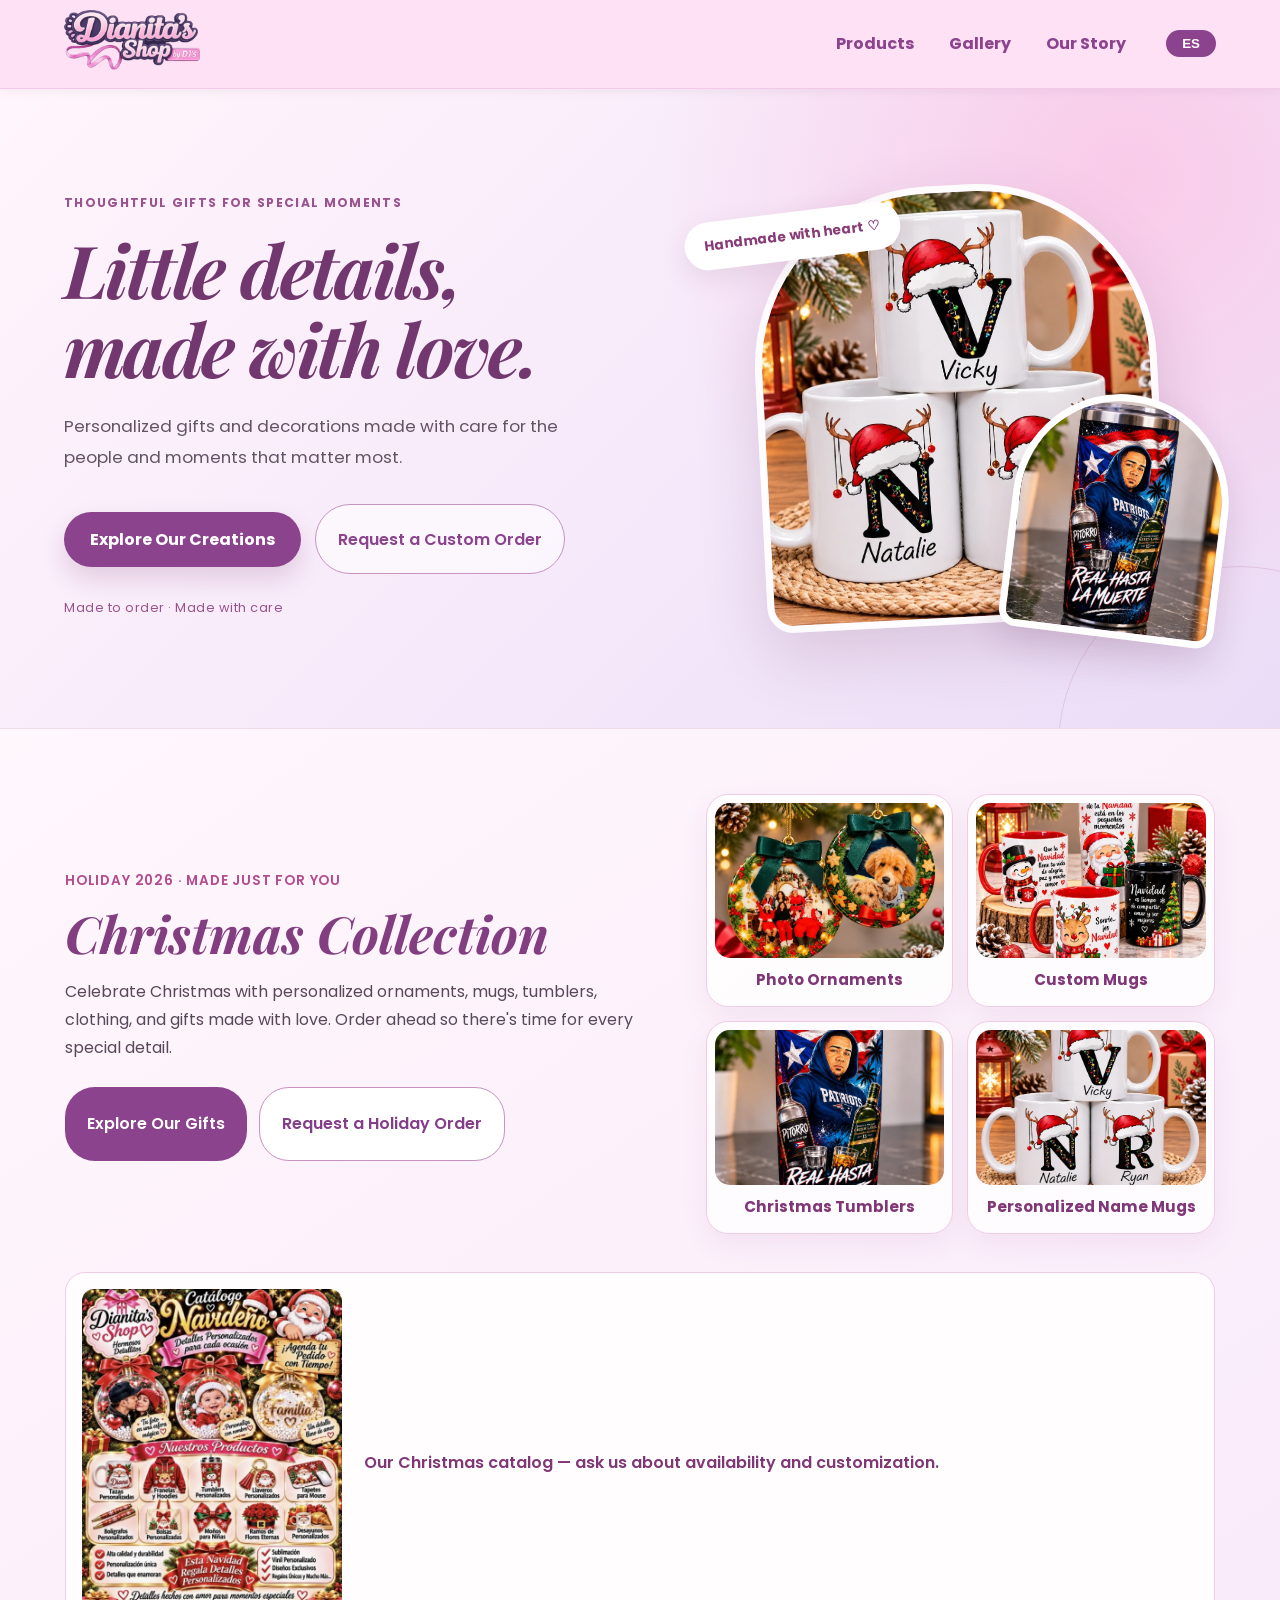
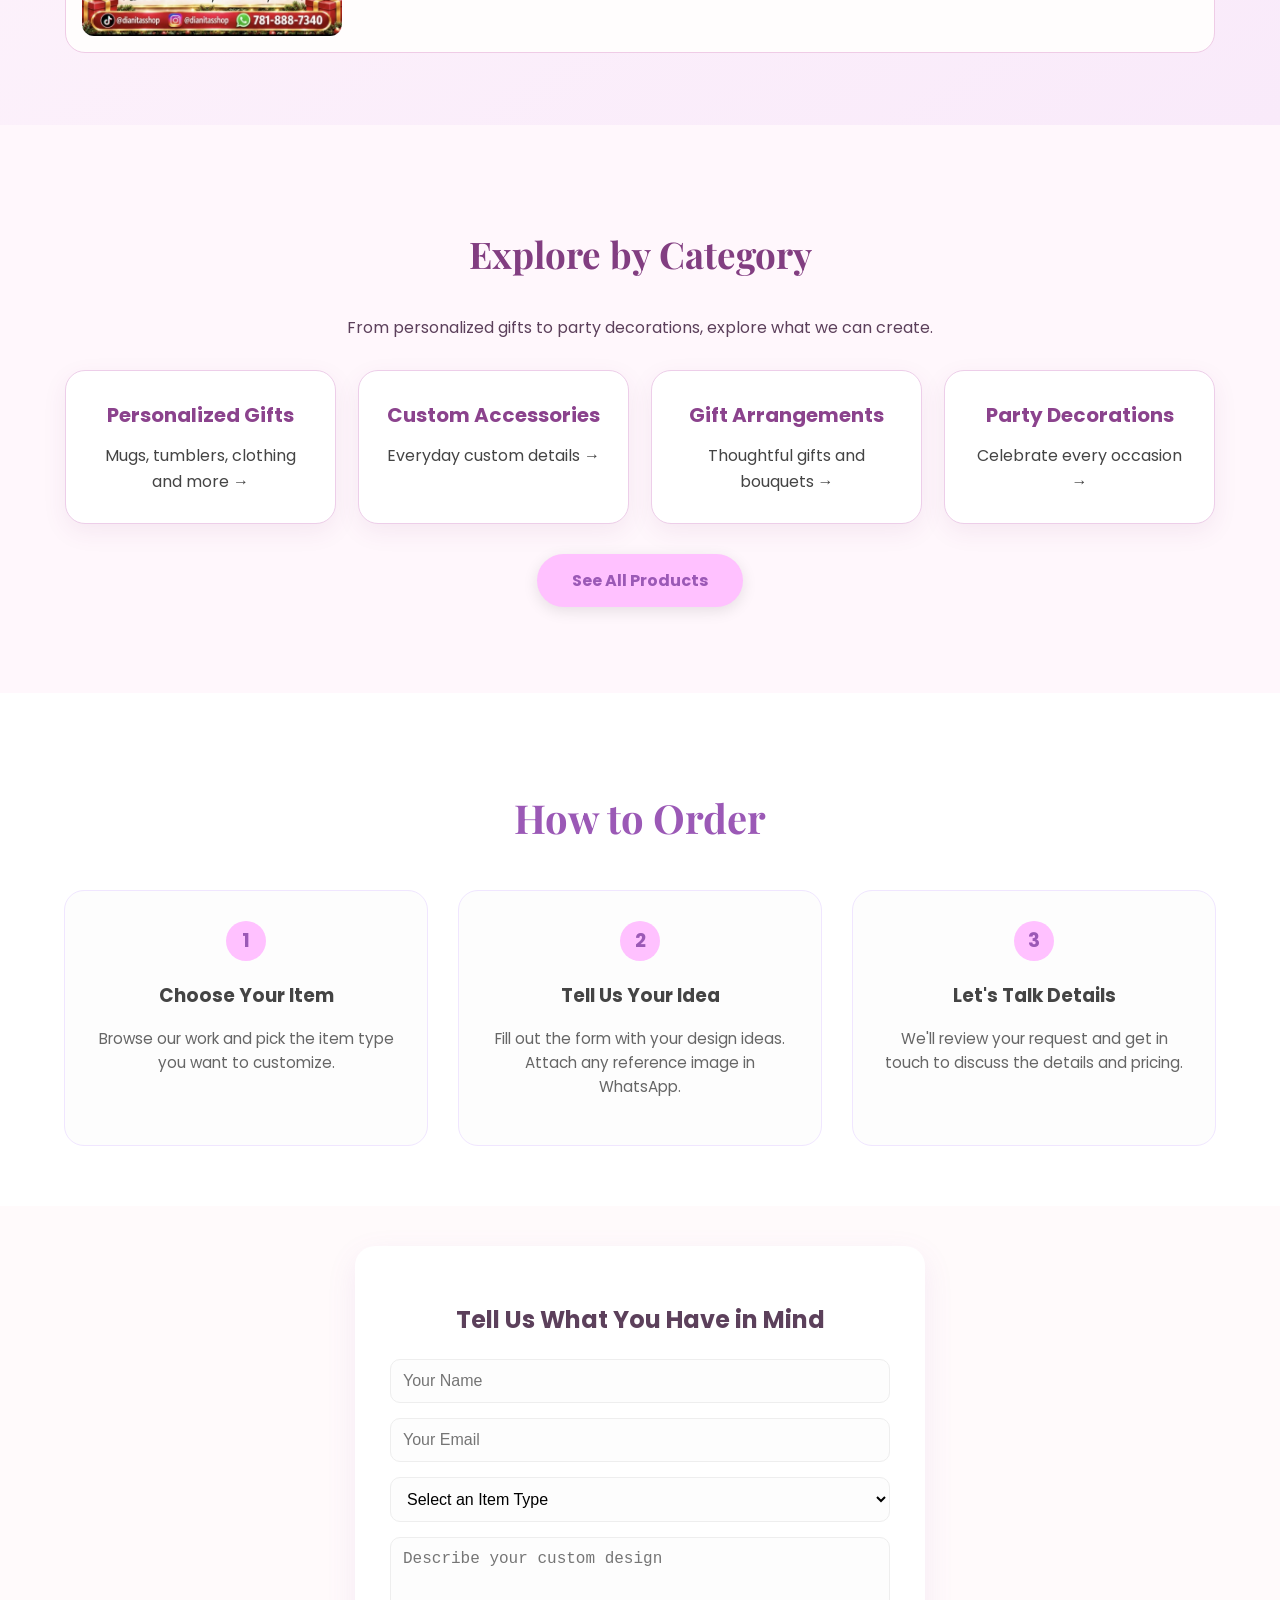
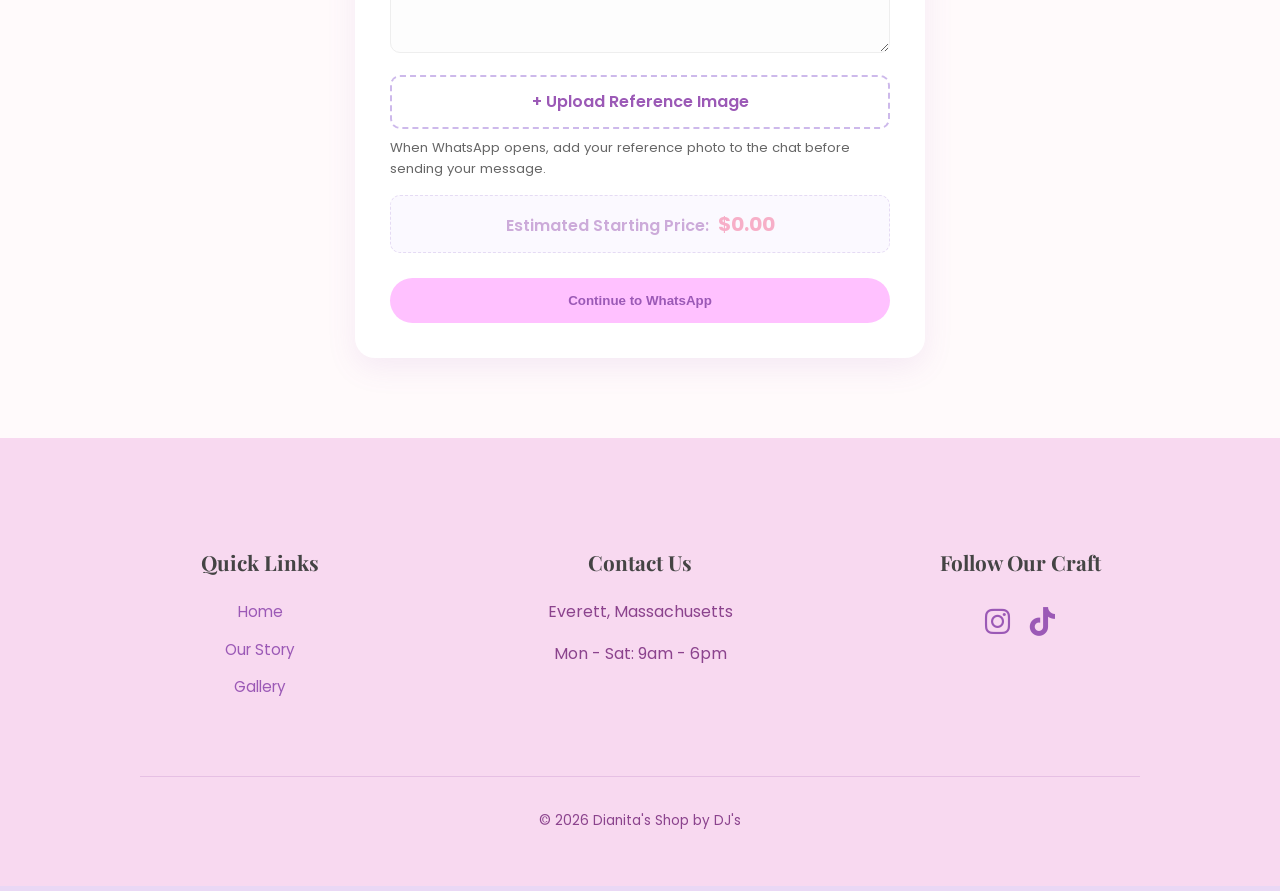
==== commit 8ce9559f: "Remove redundant work carousel from homepage" ====
--- a/index.html
+++ b/index.html
@@ -91,22 +91,6 @@
         </div>
     </section>
 
-    <section id="projects">
-        <h2 class="translate" data-en="Our Work" data-es="Nuestro Trabajo">Our Work</h2>
-        <div class="carousel-container">
-            <div class="carousel-track">
-                <div class="product-card"><video autoplay loop muted playsinline class="product-media"><source src="carousel-vid1.mp4" type="video/mp4"></video><p class="translate" data-en="Custom Tumblers" data-es="Vasos Térmicos">Custom Tumblers</p></div>
-                <div class="product-card"><video autoplay loop muted playsinline class="product-media"><source src="carousel-vid2.mp4" type="video/mp4"></video><p class="translate" data-en="Baseball Jerseys" data-es="Jerseys de Béisbol">Baseball Jerseys</p></div>
-                <div class="product-card"><video autoplay loop muted playsinline class="product-media"><source src="carousel-vid3.mp4" type="video/mp4"></video><p class="translate" data-en="Custom Apparel" data-es="Ropa Personalizada">Custom Apparel</p></div>
-                <div class="product-card"><video autoplay loop muted playsinline class="product-media"><source src="carousel-vid4.mp4" type="video/mp4"></video><p class="translate" data-en="Graphic Tees" data-es="Camisetas Gráficas">Graphic Tees</p></div>
-                <div class="product-card"><video autoplay loop muted playsinline class="product-media"><source src="carousel-vid5.mp4" type="video/mp4"></video><p class="translate" data-en="Frosted Glassware" data-es="Cristalería Esmerilada">Frosted Glassware</p></div>
-                <div class="product-card"><video autoplay loop muted playsinline class="product-media"><source src="carousel-vid6.mp4" type="video/mp4"></video><p class="translate" data-en="Custom Polos" data-es="Polos Personalizados">Custom Polos</p></div>
-                <div class="product-card"><video autoplay loop muted playsinline class="product-media"><source src="carousel-vid7.mp4" type="video/mp4"></video><p class="translate" data-en="Birthday Specials" data-es="Especiales de Cumpleaños">Birthday Specials</p></div>
-                <div class="product-card"><img src="carousel-pic.jpeg" alt="Custom Basket" class="product-media"><p class="translate" data-en="Custom Gift Baskets" data-es="Canastas de Regalo">Custom Gift Baskets</p></div>
-            </div>
-        </div>
-    </section>
-
     <div class="form-wrapper">
         <section id="order">
             <h2 class="translate" data-en="Tell Us What You Have in Mind" data-es="Cuéntanos Qué Tienes en Mente">Tell Us What You Have in Mind</h2>
--- a/site-v2.css
+++ b/site-v2.css
@@ -506,3 +506,12 @@
 .catalog-cta:hover {background:#713270}
 footer {background:#f8d9f0;color:var(--dianita-purple)}
 @media(max-width:700px){.mobile-bottom-nav {background:rgba(255,245,252,.98)}.mobile-bottom-nav a[aria-current="page"] {background:#f4ddf2;color:#823e81}}
+
+/* Keep hero copy visually centered on mobile, including narrow iPhones. */
+@media (max-width:700px) {
+  .hero .hero-content {justify-items:center}
+  .hero .hero-text-box {width:100%;max-width:520px;text-align:center}
+  .hero .hero-eyebrow,.hero .main-title,.hero .hero-description,.hero .hero-footnote {display:block;width:100%;max-width:100%;box-sizing:border-box;text-align:center;margin-left:auto;margin-right:auto}
+  .hero .main-title {text-wrap:balance}
+  .hero .hero-actions {width:100%;align-items:center;justify-content:center}
+}
